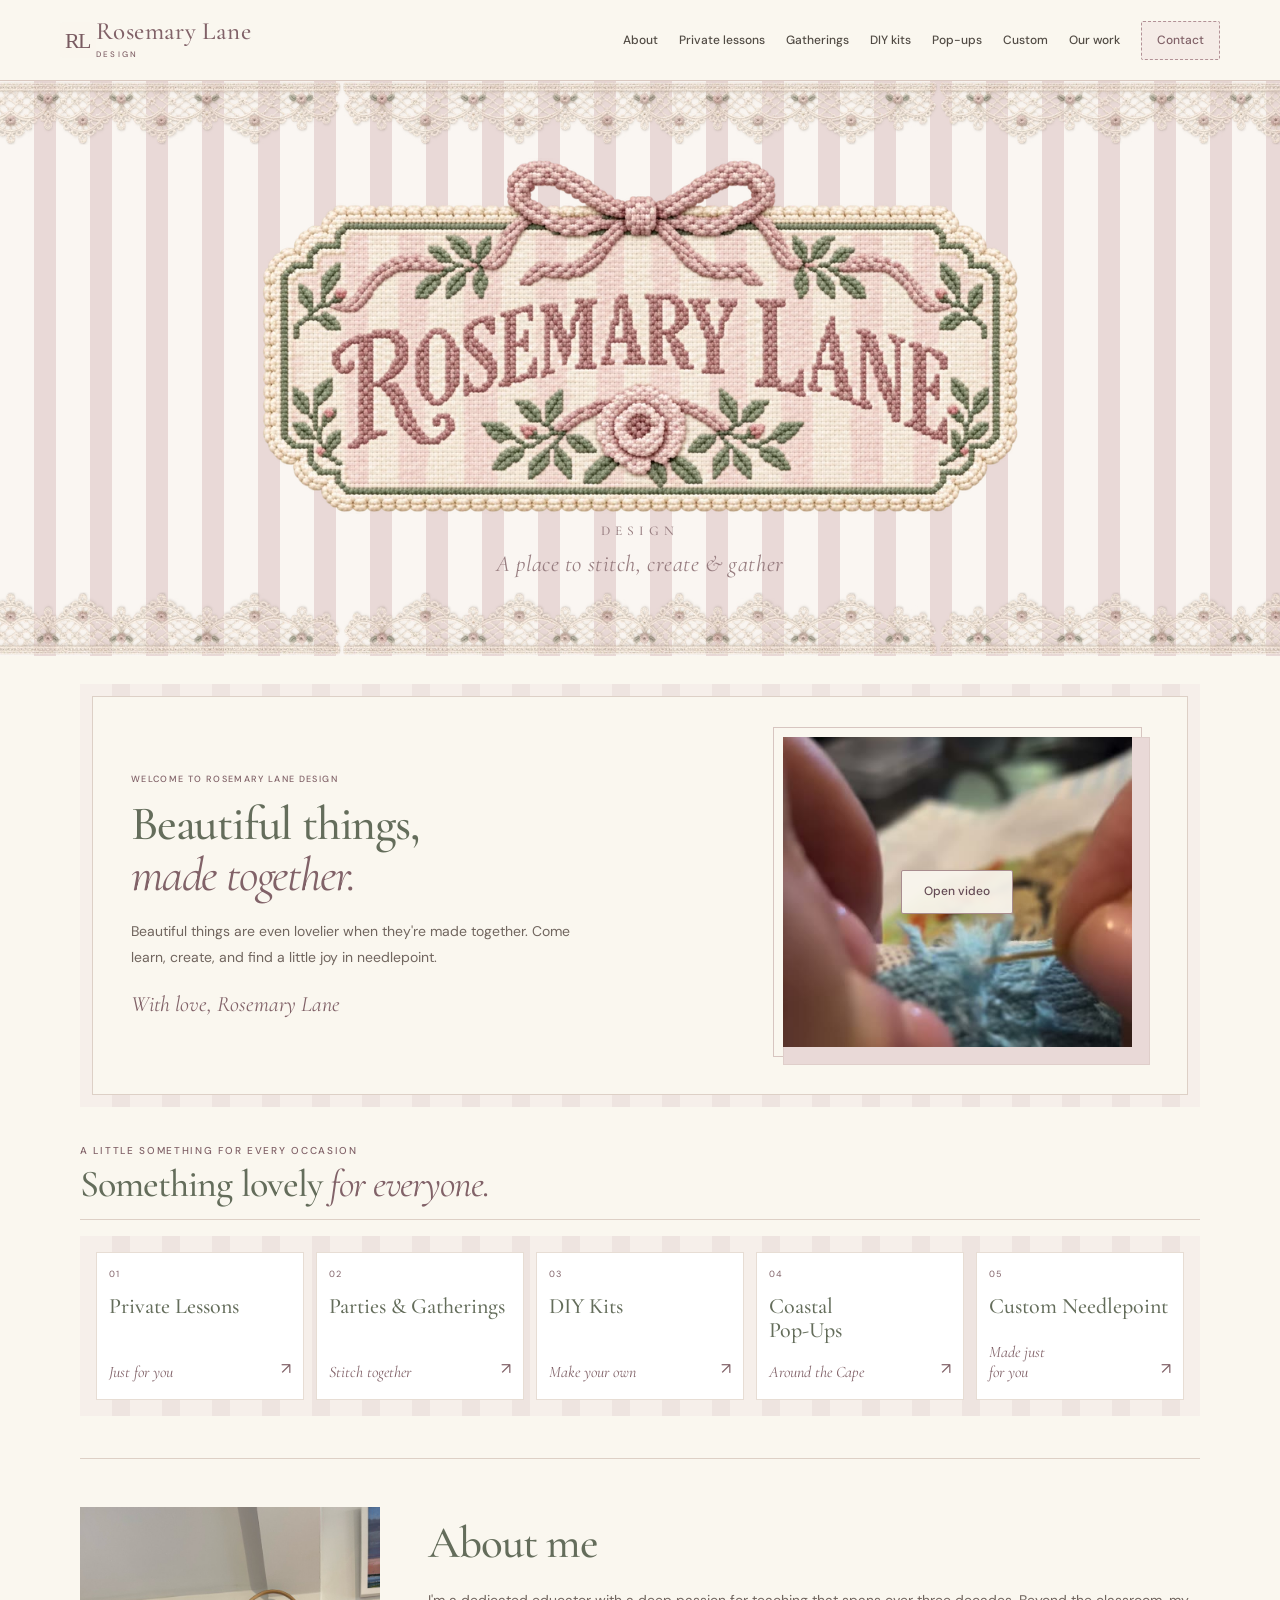
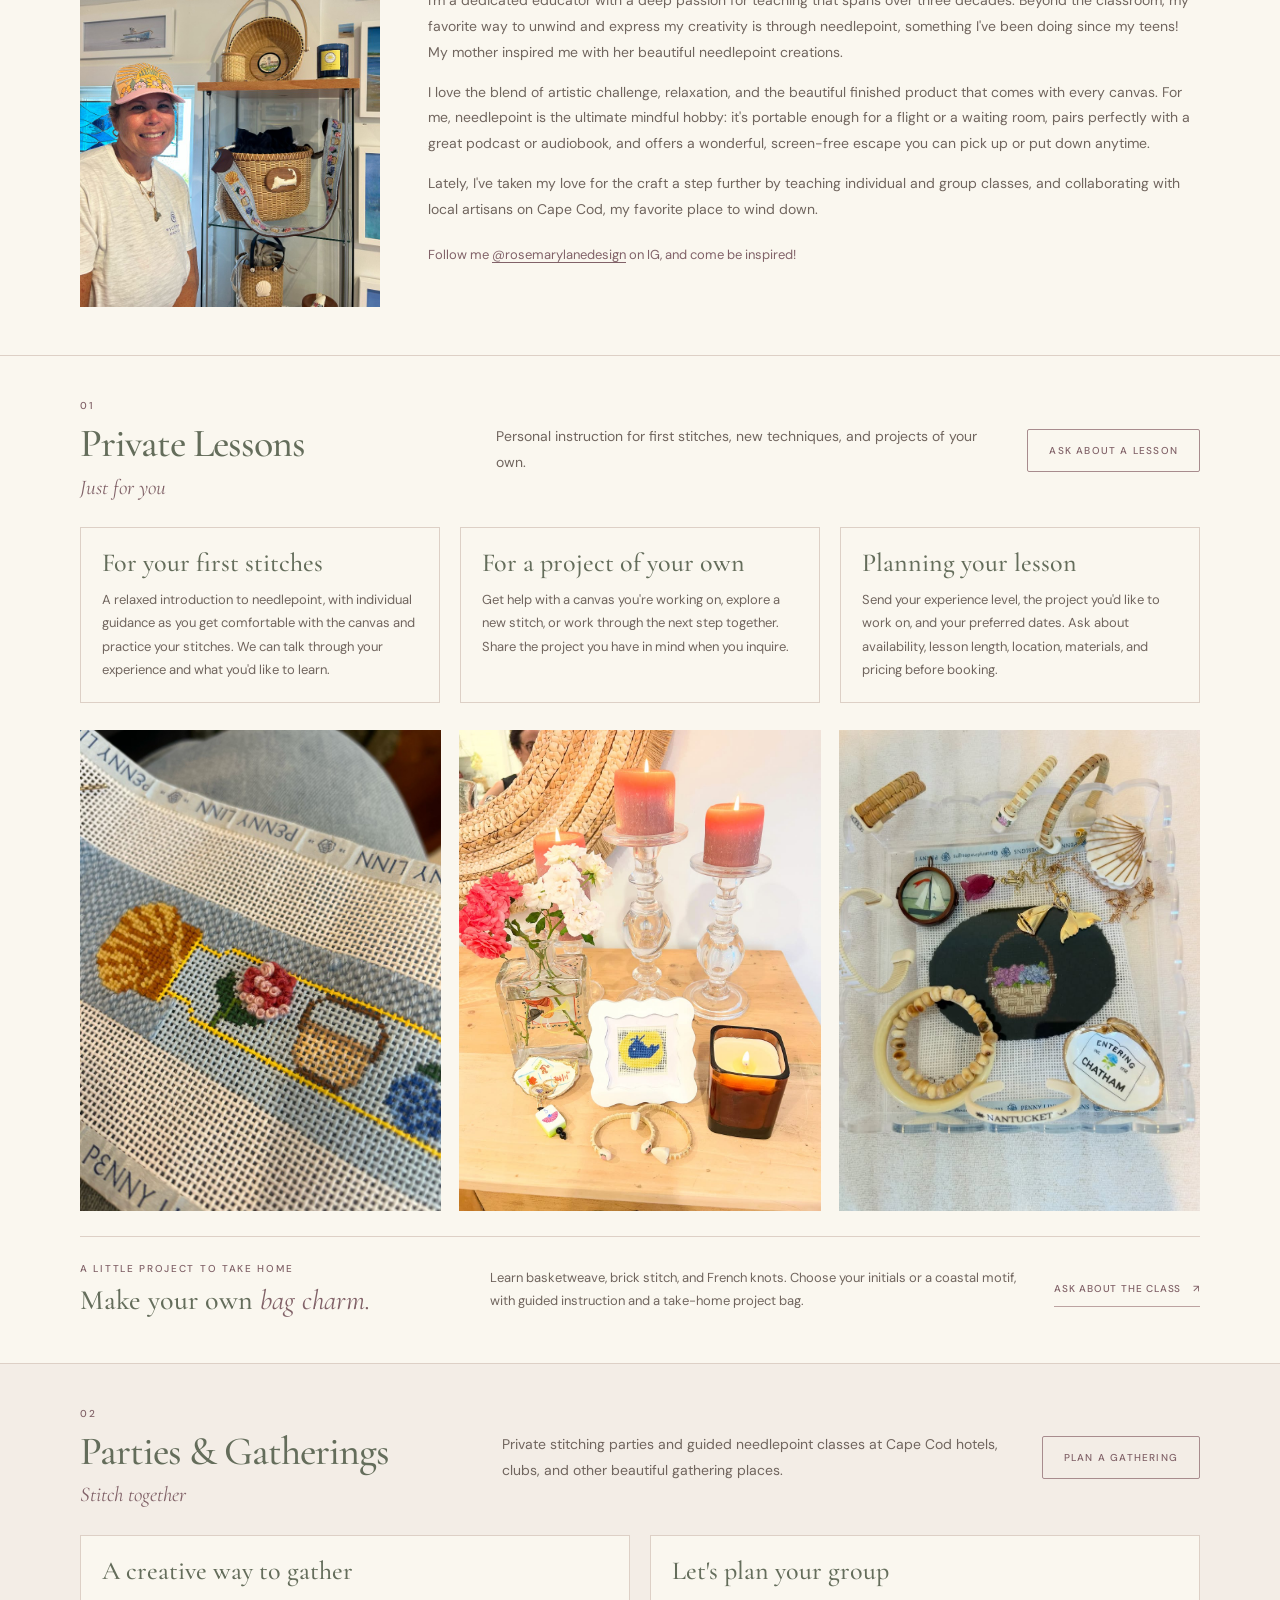
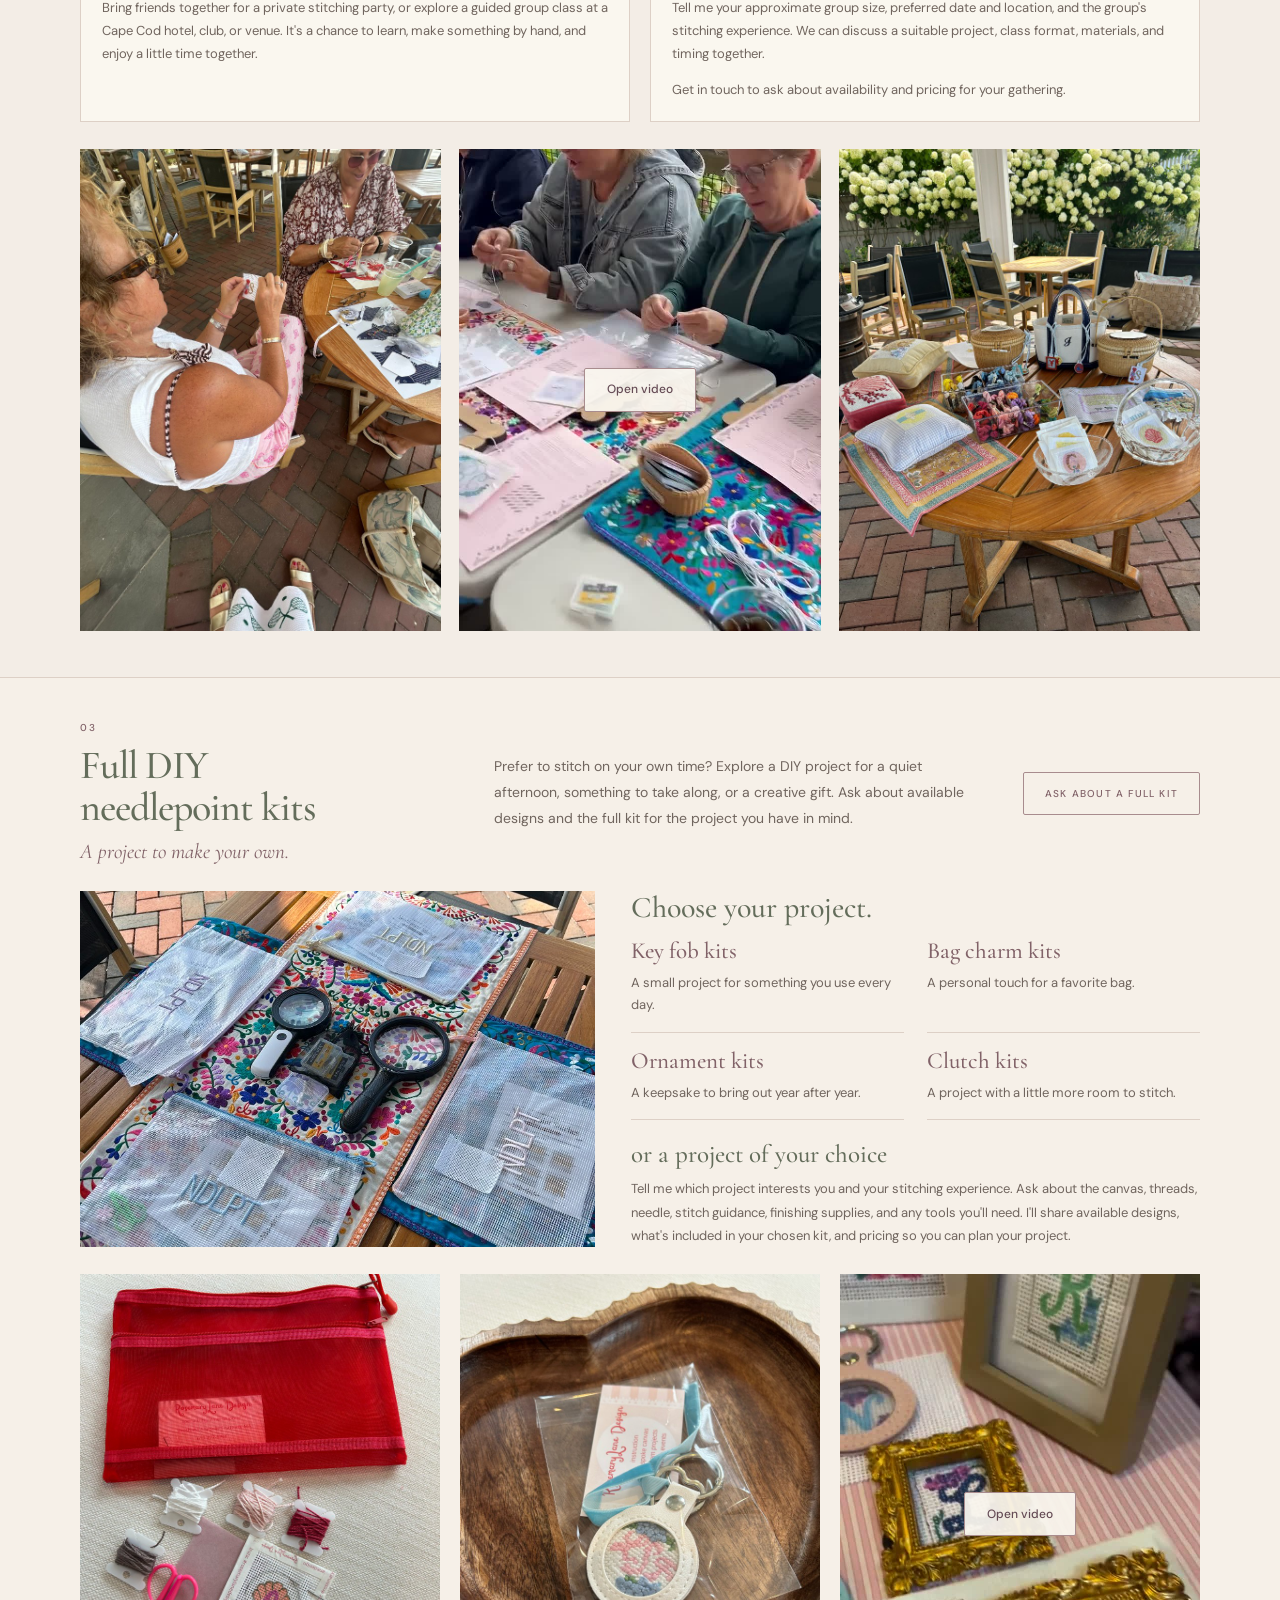
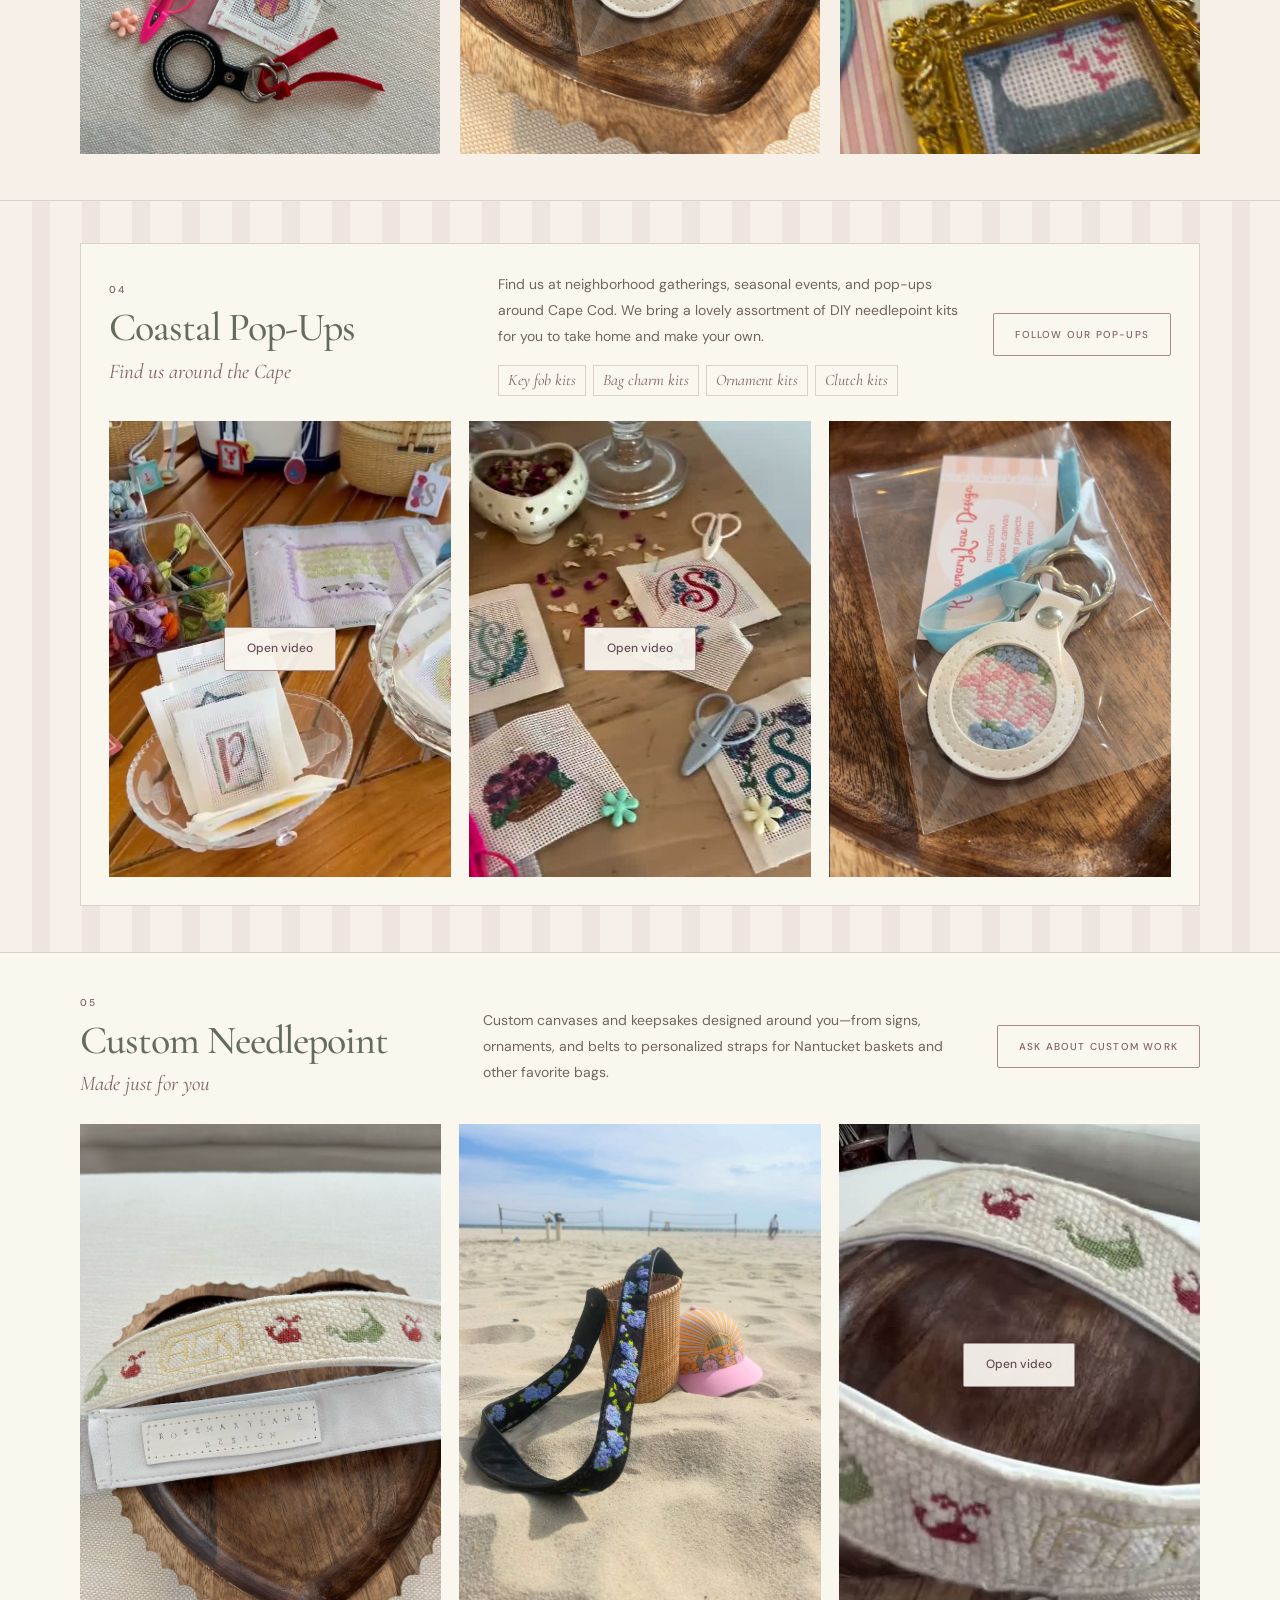
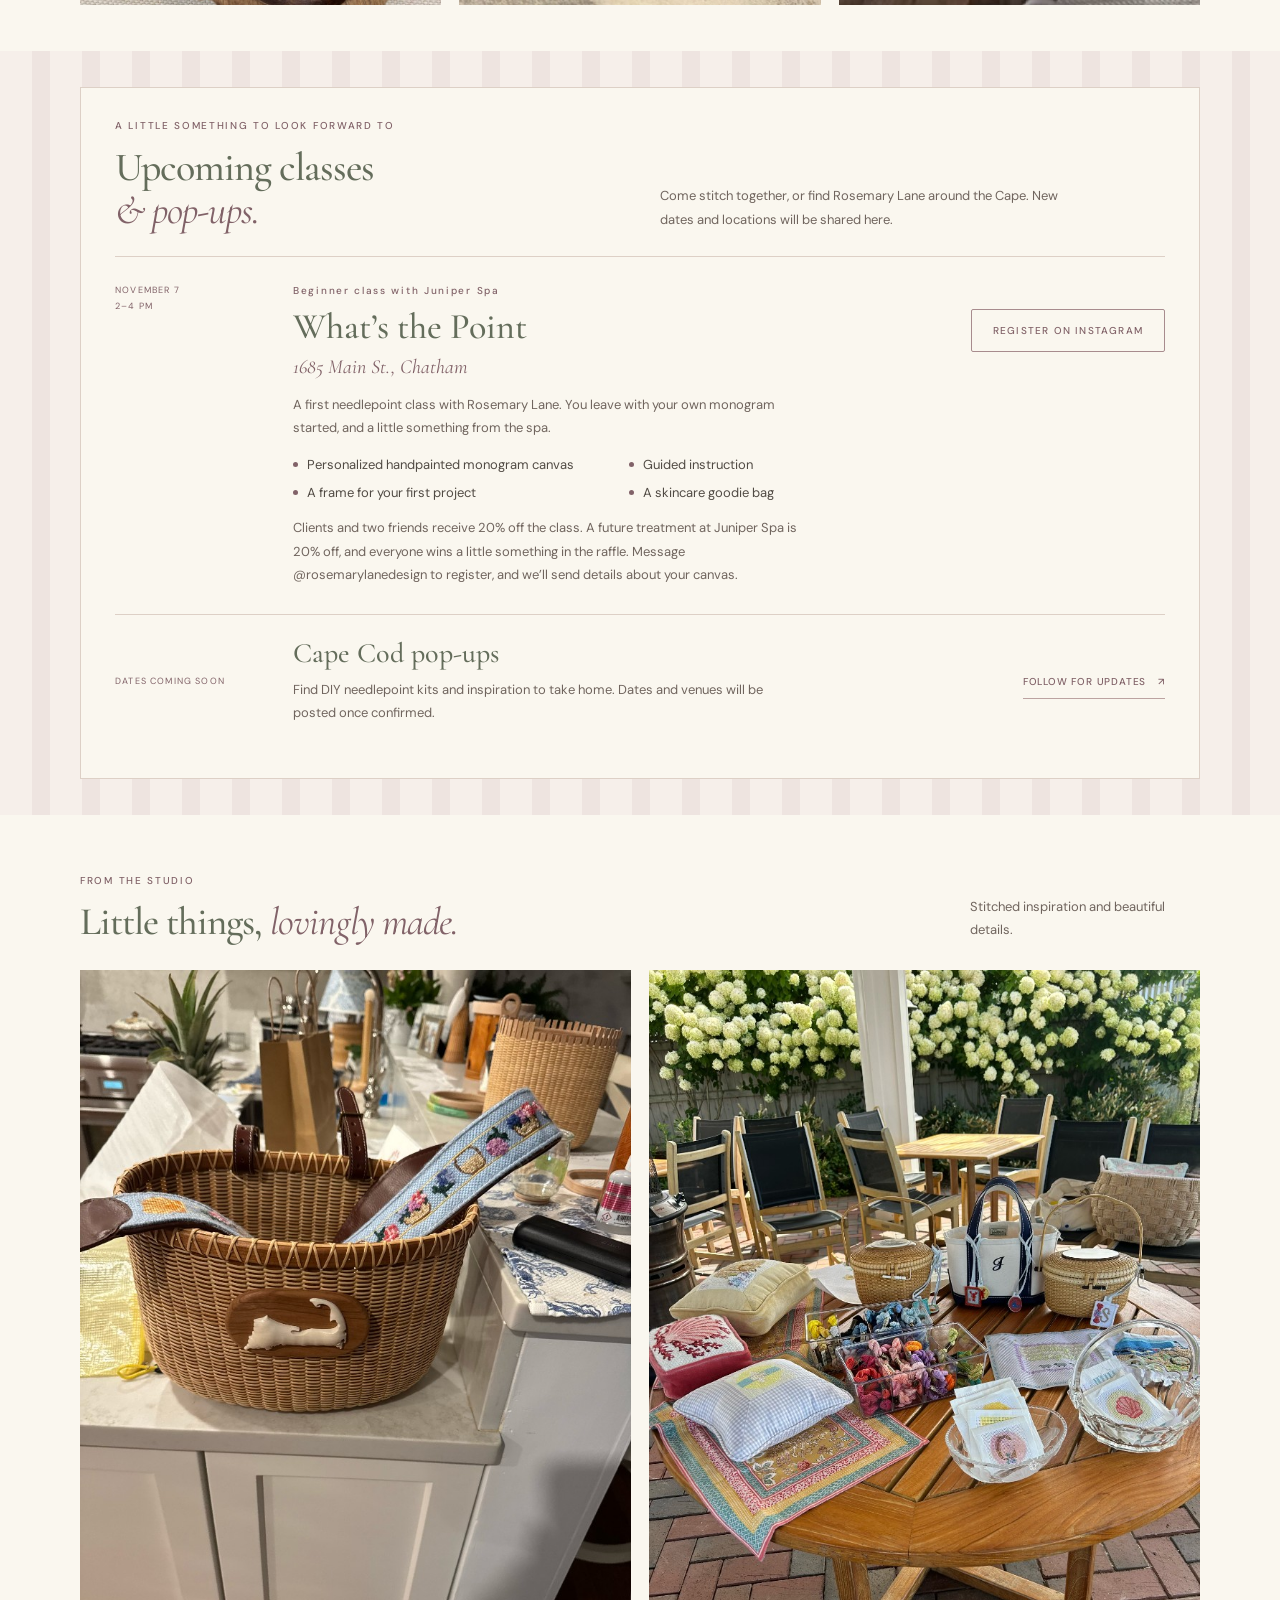
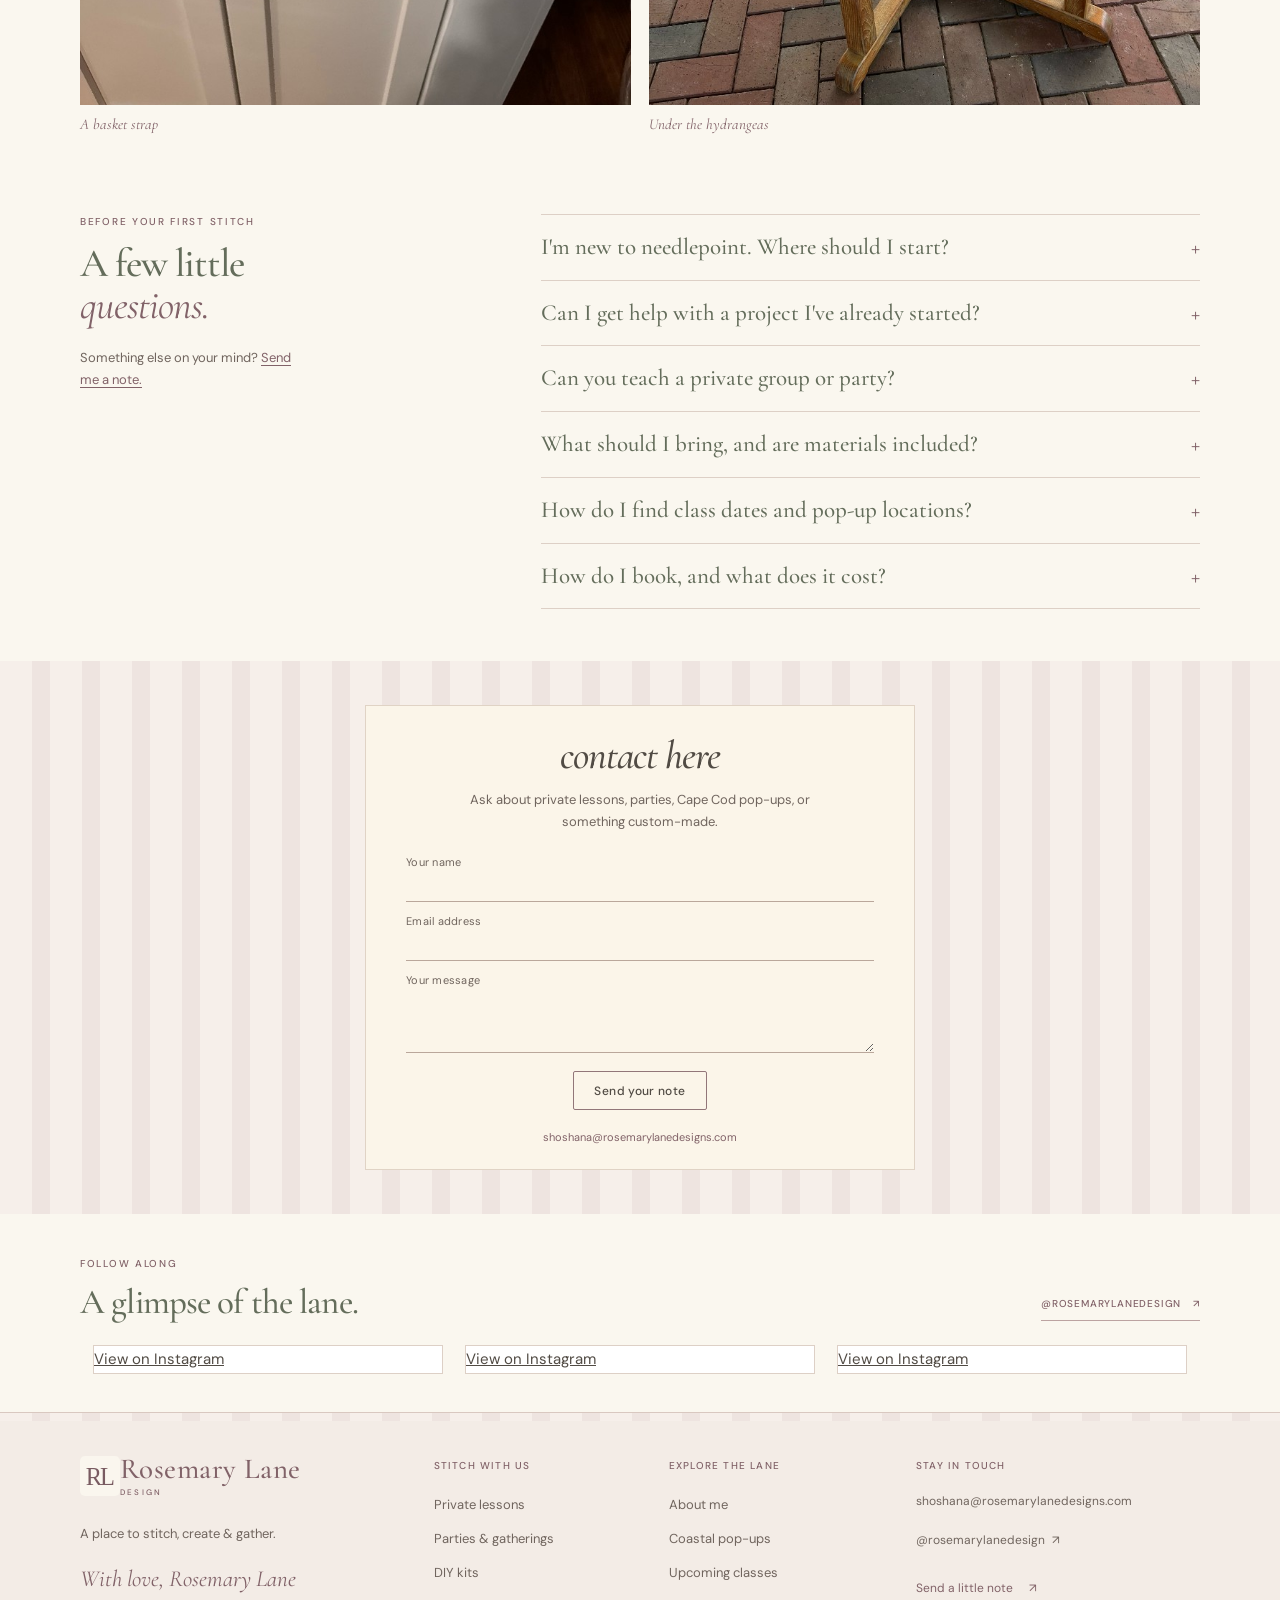
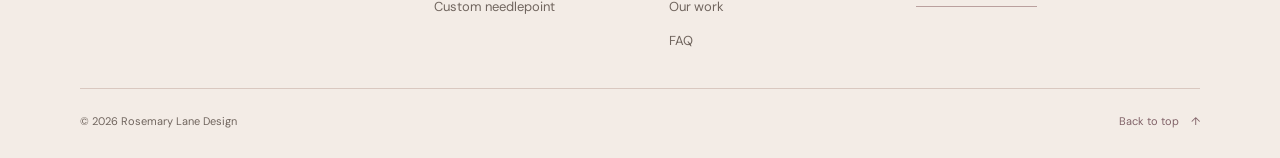
==== index.html @ d1d75597 "Keep photos visible in iOS Safari. Co-authored-by: Cursor <cursoragent@cursor.com>" ====
<!doctype html>
<html lang="en">
<head>
<meta charset="utf-8">
<meta name="viewport" content="width=device-width, initial-scale=1">
<meta name="theme-color" content="#faf6ee">
<meta name="description" content="Rosemary Lane Design — private and group needlepoint lessons, custom needlework and hand-painted canvases.">
<title>Rosemary Lane Design | Needlepoint &amp; Gatherings</title>
<link rel="icon" type="image/svg+xml" href="assets/rosemary-rl.svg">
<link rel="icon" type="image/png" sizes="32x32" href="assets/favicon-32.png">
<link rel="apple-touch-icon" sizes="180x180" href="assets/apple-touch-icon.png">
<link rel="preconnect" href="https://fonts.googleapis.com">
<link rel="preconnect" href="https://fonts.gstatic.com" crossorigin>
<link href="https://fonts.googleapis.com/css2?family=Cormorant+Garamond:ital,wght@0,400;0,500;0,600;1,400;1,500&family=DM+Sans:wght@400;500;600&display=swap" rel="stylesheet">
<link rel="stylesheet" href="assets/atelier-refinement.css?v=ios-safari-media-1">
<link rel="stylesheet" href="assets/mobile-media.css?v=3">
</head>
<body>
<a class="skip" href="#main">Skip to content</a>
<header class="site-header" id="site-header">
 <div class="header-inner">
  <a class="brand" href="#top" aria-label="Rosemary Lane Design home"><img src="assets/rosemary-rl.svg" width="40" height="40" alt=""><span>Rosemary Lane<small>DESIGN</small></span></a>
  <button class="menu" id="menu" type="button" aria-label="Open navigation" aria-controls="navlinks" aria-expanded="false">Menu</button>
  <nav class="nav-links" id="navlinks" aria-label="Main navigation"><a href="#about">About</a><a href="#lessons">Private lessons</a><a href="#gatherings">Gatherings</a><a href="#kits">DIY kits</a><a href="#popups">Pop-ups</a><a href="#custom">Custom</a><a href="#gallery">Our work</a><a class="nav-contact" href="#contact">Contact</a></nav>
 </div>
</header>
<main id="main">
<section class="hero simple-textile-hero photographic-hero minimal-hero needlepoint-asset-hero" id="top" aria-labelledby="hero-brand-title">
  <div class="hero-needlepoint-lace hero-needlepoint-lace-top" aria-hidden="true"></div>
  <div class="simple-hero-center">
    <h1 class="visually-hidden" id="hero-brand-title">Rosemary Lane Design</h1>
    <img class="minimal-hero-logo" src="assets/hero-needlepoint/blush-wordmark-v2-1920.webp" srcset="assets/hero-needlepoint/blush-wordmark-v2-960.webp 960w, assets/hero-needlepoint/blush-wordmark-v2-1920.webp 1920w, assets/hero-needlepoint/blush-wordmark-v2-3840.webp 3840w" sizes="(max-width: 800px) calc(100vw - 32px), 760px" alt="Rosemary Lane needlepoint wordmark in dusty blush, warm ivory and muted sage, with a top bow and rose" width="3840" height="1801" fetchpriority="high" decoding="async">
    <span class="hero-design-line">DESIGN</span>
    <p class="simple-hero-deck">A place to stitch, create &amp; gather</p>
  </div>
  <div class="hero-needlepoint-lace hero-needlepoint-lace-bottom" aria-hidden="true"></div>
</section>
<section class="welcome content-width" id="introduction" aria-labelledby="welcome-title">
 <div class="welcome-paper">
  <div class="welcome-copy">
   <span class="eyebrow">WELCOME TO ROSEMARY LANE DESIGN</span>
   <h2 id="welcome-title">Beautiful things,<br><em>made together.</em></h2>
   <p class="welcome-message">Beautiful things are even lovelier when they're made together. Come learn, create, and find a little joy in needlepoint.</p>
   <p class="signature">With love, Rosemary Lane</p>
  </div>
  <figure class="welcome-detail"><video data-photo-slot="welcome-detail" src="photos/welcome-stitching.mp4" poster="photos/welcome-stitching.jpg" width="540" height="960" autoplay muted loop playsinline style="object-position:center 40%" aria-label="Stitching a basket and French-knot hydrangeas on a needlepoint canvas"></video></figure>
 </div>
</section>
<nav class="services content-width" aria-labelledby="services-title">
 <div class="services-paper">
  <div class="section-heading compact-heading"><span class="eyebrow">A LITTLE SOMETHING FOR EVERY OCCASION</span><h2 id="services-title">Something lovely <em>for everyone.</em></h2></div>
  <div class="service-grid">
  <a class="service" href="#lessons"><span class="service-copy"><span class="service-index">01</span><h3>Private Lessons</h3><p>Just for you</p><span class="service-arrow" aria-hidden="true">↗</span></span></a>
  <a class="service" href="#gatherings"><span class="service-copy"><span class="service-index">02</span><h3>Parties &amp; Gatherings</h3><p>Stitch together</p><span class="service-arrow" aria-hidden="true">↗</span></span></a>
  <a class="service" href="#kits"><span class="service-copy"><span class="service-index">03</span><h3>DIY Kits</h3><p>Make your own</p><span class="service-arrow" aria-hidden="true">↗</span></span></a>
  <a class="service" href="#popups"><span class="service-copy"><span class="service-index">04</span><h3>Coastal<span class="break"> </span>Pop-Ups</h3><p>Around the Cape</p><span class="service-arrow" aria-hidden="true">↗</span></span></a>
  <a class="service" href="#custom"><span class="service-copy"><span class="service-index">05</span><h3>Custom Needlepoint</h3><p>Made just<span class="break"> </span>for you</p><span class="service-arrow" aria-hidden="true">↗</span></span></a>
  </div>
 </div>
</nav>
<section class="about content-width" id="about" aria-labelledby="about-title">
 <figure class="about-photo"><img data-photo-slot="about-studio" src="photos/about-studio.jpg" alt="Shoshana with needlepoint straps on Nantucket baskets" width="768" height="1024" decoding="async" style="object-position:42% center"></figure>
 <div class="about-copy"><h2 id="about-title">About me</h2>
 <p>I'm a dedicated educator with a deep passion for teaching that spans over three decades. Beyond the classroom, my favorite way to unwind and express my creativity is through needlepoint, something I've been doing since my teens! My mother inspired me with her beautiful needlepoint creations.</p>
 <p>I love the blend of artistic challenge, relaxation, and the beautiful finished product that comes with every canvas. For me, needlepoint is the ultimate mindful hobby: it's portable enough for a flight or a waiting room, pairs perfectly with a great podcast or audiobook, and offers a wonderful, screen-free escape you can pick up or put down anytime.</p>
 <p>Lately, I've taken my love for the craft a step further by teaching individual and group classes, and collaborating with local artisans on Cape Cod, my favorite place to wind down.</p>
 <p class="about-follow">Follow me <a href="https://www.instagram.com/rosemarylanedesign/" target="_blank" rel="noopener noreferrer">@rosemarylanedesign</a> on IG, and come be inspired!</p>
 </div>
</section>
<div class="offerings" id="services">
<section class="offering-section offering-lessons" id="lessons" aria-labelledby="lessons-title">
 <div class="offering-shell content-width">
  <header class="offering-heading">
   <div class="offering-title"><span class="eyebrow">01</span><h2 id="lessons-title">Private Lessons</h2><p class="offering-subtitle">Just for you</p></div>
   <div class="offering-description"><p>Personal instruction for first stitches, new techniques, and projects of your own.</p></div>
   <a class="button" href="#contact">Ask about a lesson</a>
  </header>
<div class="lesson-details">
 <article><h3>For your first stitches</h3><p>A relaxed introduction to needlepoint, with individual guidance as you get comfortable with the canvas and practice your stitches. We can talk through your experience and what you'd like to learn.</p></article>
 <article><h3>For a project of your own</h3><p>Get help with a canvas you're working on, explore a new stitch, or work through the next step together. Share the project you have in mind when you inquire.</p></article>
 <article><h3>Planning your lesson</h3><p>Send your experience level, the project you'd like to work on, and your preferred dates. Ask about availability, lesson length, location, materials, and pricing before booking.</p></article>
</div>
  <div class="offering-gallery" role="group" aria-label="Private Lessons photos">
   <figure class="flipbook" data-photo-slot="lessons-photo-1" aria-label="Needlepoint belt, shown as a short flipbook">
    <img class="flipbook-slide is-on" src="photos/lesson-belt-close.jpg" alt="French-knot flower, shell, and basket on a needlepoint belt" width="768" height="1024" style="object-position:center 48%">
    <img class="flipbook-slide" src="photos/lesson-belt.jpg" alt="A needlepoint belt with baskets, shells, and flowers" width="768" height="1024" style="object-position:center 42%">
    <video class="flipbook-slide" src="photos/lesson-belt.mp4" poster="photos/lesson-belt-poster.jpg" width="960" height="1706" muted playsinline style="object-position:center 45%" aria-label="Stitching the needlepoint belt"></video>
   </figure>
   <figure><img data-photo-slot="lessons-photo-2" src="photos/lessons-student.jpg" alt="A student's first needlepoint, a whale stitched and framed" width="1080" height="1440" decoding="async" style="object-position:center 62%"></figure>
   <figure><img data-photo-slot="lessons-photo-3" src="photos/lessons-hydrangea.jpg" alt="A finished hydrangea basket canvas arranged with summer jewelry" width="1080" height="1182" decoding="async" style="object-position:center"></figure>
  </div>
  <aside class="class-note" aria-labelledby="coastal-class-heading"><div><span class="eyebrow">A LITTLE PROJECT TO TAKE HOME</span><h3 id="coastal-class-heading">Make your own <em>bag charm.</em></h3></div><p>Learn basketweave, brick stitch, and French knots. Choose your initials or a coastal motif, with guided instruction and a take-home project bag.</p><a class="text-link" href="mailto:shoshana@rosemarylanedesigns.com?subject=Needlepoint%20class%20inquiry">Ask about the class <span aria-hidden="true">↗</span></a></aside>
 </div>
</section>
<section class="offering-section offering-gatherings" id="gatherings" aria-labelledby="gatherings-title">
 <div class="offering-shell content-width">
  <header class="offering-heading">
   <div class="offering-title"><span class="eyebrow">02</span><h2 id="gatherings-title">Parties &amp; Gatherings</h2><p class="offering-subtitle">Stitch together</p></div>
   <div class="offering-description"><p>Private stitching parties and guided needlepoint classes at Cape Cod hotels, clubs, and other beautiful gathering places.</p></div>
   <a class="button" href="#contact">Plan a gathering</a>
  </header>
<div class="lesson-details group-details">
 <article><h3>A creative way to gather</h3><p>Bring friends together for a private stitching party, or explore a guided group class at a Cape Cod hotel, club, or venue. It's a chance to learn, make something by hand, and enjoy a little time together.</p></article>
 <article><h3>Let's plan your group</h3><p>Tell me your approximate group size, preferred date and location, and the group's stitching experience. We can discuss a suitable project, class format, materials, and timing together.</p><p>Get in touch to ask about availability and pricing for your gathering.</p></article>
</div>
  <div class="offering-gallery" role="group" aria-label="Parties and Gatherings photos">
   <figure><img data-photo-slot="gatherings-photo-1" src="photos/gathering-table.jpg" alt="Friends stitching needlepoint together at an outdoor table" width="768" height="1024" decoding="async" style="object-position:center 30%"></figure>
   <figure><video data-photo-slot="gatherings-photo-2" src="photos/gathering-party.mp4" poster="photos/gathering-party-poster.jpg" width="720" height="1280" autoplay muted loop playsinline style="object-position:center 34%" aria-label="A stitching party, with friends working on needlepoint around a table"></video></figure>
   <figure><img data-photo-slot="gatherings-photo-3" src="photos/gathering-hydrangeas.jpg" alt="Pillows, baskets, threads, and canvases set out on a table under the hydrangeas" width="768" height="1024" decoding="async"></figure>
  </div>
  
 </div>
</section>
<section class="offering-section offering-kits" id="kits" aria-labelledby="kits-title">
 <div class="offering-shell content-width">
  <header class="offering-heading">
   <div class="offering-title"><span class="eyebrow">03</span><h2 id="kits-title">Full DIY<br>needlepoint kits</h2><p class="offering-subtitle">A project to make your own.</p></div>
   <div class="offering-description"><p>Prefer to stitch on your own time? Explore a DIY project for a quiet afternoon, something to take along, or a creative gift. Ask about available designs and the full kit for the project you have in mind.</p></div>
   <a class="button" href="mailto:shoshana@rosemarylanedesigns.com?subject=DIY%20needlepoint%20kit%20inquiry">Ask about a full kit</a>
  </header>
  <div class="kit-feature">
   <figure><img data-photo-slot="full-diy-kit" src="photos/kit-table.jpg" alt="Needlepoint kits laid out on a table, with mesh project bags and magnifiers" width="768" height="1024" decoding="async" style="object-position:center 46%"></figure>
   <div class="kit-project-copy"><h3>Choose your project.</h3>
    <dl class="diy-projects"><div><dt>Key fob kits</dt><dd>A small project for something you use every day.</dd></div><div><dt>Bag charm kits</dt><dd>A personal touch for a favorite bag.</dd></div><div><dt>Ornament kits</dt><dd>A keepsake to bring out year after year.</dd></div><div><dt>Clutch kits</dt><dd>A project with a little more room to stitch.</dd></div></dl>
    <div class="kit-inquiry-note"><h3>or a project of your choice</h3><p>Tell me which project interests you and your stitching experience. Ask about the canvas, threads, needle, stitch guidance, finishing supplies, and any tools you'll need. I'll share available designs, what's included in your chosen kit, and pricing so you can plan your project.</p></div>
   </div>
  </div>
  <div class="kit-photo-row" role="group" aria-label="DIY needlepoint inspiration"><figure><img data-photo-slot="kit-stitch-detail" src="photos/kit-pouch.jpg" alt="A Rosemary Lane project pouch with threads, scissors, a shell canvas, and a key fob finding" width="768" height="1024" decoding="async" style="object-position:center 58%"></figure><figure><img data-photo-slot="kit-textile-detail" src="photos/kit-fob-finished.jpg" alt="A finished floral needlepoint key fob, packed with a ribbon and a studio card" width="768" height="1024" decoding="async" style="object-position:center 58%"></figure><figure><video data-photo-slot="kit-video" src="photos/kit-clip.mp4" poster="photos/kit-clip-poster.jpg" width="720" height="1280" autoplay muted loop playsinline aria-label="Framed needlepoint monograms and a whale, finished from Rosemary Lane kits"></video></figure></div>
 </div>
</section>
<section class="offering-section offering-popups" id="popups" aria-labelledby="popups-title">
 <div class="offering-shell content-width">
  <header class="offering-heading">
   <div class="offering-title"><span class="eyebrow">04</span><h2 id="popups-title">Coastal Pop-Ups</h2><p class="offering-subtitle">Find us around the Cape</p></div>
   <div class="offering-description"><p>Find us at neighborhood gatherings, seasonal events, and pop-ups around Cape Cod. We bring a lovely assortment of DIY needlepoint kits for you to take home and make your own.</p><ul class="kit-list"><li>Key fob kits</li><li>Bag charm kits</li><li>Ornament kits</li><li>Clutch kits</li></ul></div>
   <a class="button" href="https://www.instagram.com/rosemarylanedesign/" target="_blank" rel="noopener noreferrer">Follow our pop-ups</a>
  </header>
  <div class="offering-gallery" role="group" aria-label="Coastal Pop-Ups photos">
   <figure><video data-photo-slot="popups-photo-1" src="photos/popup-table.mp4" poster="photos/popup-table-poster.jpg" width="720" height="1280" autoplay muted loop playsinline style="object-position:center 32%" aria-label="Needlepoint kits, baskets, and canvases set out at a pop-up"></video></figure>
   <figure><video data-photo-slot="popups-photo-2" src="photos/popup-perks.mp4" poster="photos/popup-perks-poster.jpg" width="540" height="960" autoplay muted loop playsinline style="object-position:center 48%" aria-label="Monogram canvases and project bags at a Cape Cod pop-up"></video></figure>
   <figure><img data-photo-slot="popups-photo-3" src="photos/key-fob.jpg" alt="A finished key fob from a Rosemary Lane kit" width="1080" height="1920" decoding="async" style="object-position:center 62%"></figure>
  </div>
  
 </div>
</section>
<section class="offering-section offering-custom" id="custom" aria-labelledby="custom-title">
 <div class="offering-shell content-width">
  <header class="offering-heading">
   <div class="offering-title"><span class="eyebrow">05</span><h2 id="custom-title">Custom Needlepoint</h2><p class="offering-subtitle">Made just for you</p></div>
   <div class="offering-description"><p>Custom canvases and keepsakes designed around you—from signs, ornaments, and belts to personalized straps for Nantucket baskets and other favorite bags.</p></div>
   <a class="button" href="mailto:shoshana@rosemarylanedesigns.com?subject=Custom%20needlework%20inquiry">Ask about custom work</a>
  </header>
  <div class="offering-gallery" role="group" aria-label="Custom Needlepoint photos">
   <figure><img data-photo-slot="custom-photo-1" src="photos/custom-ack-belt.jpg" alt="A custom needlepoint belt stitched with ACK, crabs, and whales" width="768" height="1024" decoding="async"></figure>
   <figure><img data-photo-slot="custom-photo-2" src="photos/custom-beach-strap.jpg" alt="A hydrangea needlepoint strap on a Nantucket basket at the beach" width="1080" height="1440" decoding="async"></figure>
   <figure><video data-photo-slot="custom-photo-3" src="photos/custom-ack-clip.mp4" poster="photos/custom-ack-clip-poster.jpg" width="540" height="960" autoplay muted loop playsinline aria-label="A custom ACK belt with crabs and whales, shown up close"></video></figure>
  </div>
  
 </div>
</section>
</div>
<section class="upcoming stripe-surface" id="upcoming" aria-labelledby="upcoming-title">
 <div class="upcoming-paper content-width">
  <header class="upcoming-heading"><div><span class="eyebrow">A LITTLE SOMETHING TO LOOK FORWARD TO</span><h2 id="upcoming-title">Upcoming classes<br><em>&amp; pop-ups.</em></h2></div><p>Come stitch together, or find Rosemary Lane around the Cape. New dates and locations will be shared here.</p></header>
  <div class="event-list">
   <article class="event-row event-feature">
    <p class="event-status">NOVEMBER 7<br>2–4 PM</p>
    <div>
     <span class="eyebrow">Beginner class with Juniper Spa</span>
     <h3>What’s the Point</h3>
     <p class="event-place">1685 Main St., Chatham</p>
     <p>A first needlepoint class with Rosemary Lane. You leave with your own monogram started, and a little something from the spa.</p>
     <ul class="event-includes">
      <li>Personalized handpainted monogram canvas</li>
      <li>Guided instruction</li>
      <li>A frame for your first project</li>
      <li>A skincare goodie bag</li>
     </ul>
     <p class="event-note">Clients and two friends receive 20% off the class. A future treatment at Juniper Spa is 20% off, and everyone wins a little something in the raffle. Message @rosemarylanedesign to register, and we’ll send details about your canvas.</p>
    </div>
    <div class="event-aside"><a class="button" href="https://www.instagram.com/rosemarylanedesign/" target="_blank" rel="noopener noreferrer">Register on Instagram</a></div>
   </article>
   <article class="event-row"><p class="event-status">DATES COMING SOON</p><div><h3>Cape Cod pop-ups</h3><p>Find DIY needlepoint kits and inspiration to take home. Dates and venues will be posted once confirmed.</p></div><a class="text-link" href="https://www.instagram.com/rosemarylanedesign/" target="_blank" rel="noopener noreferrer">Follow for updates <span aria-hidden="true">↗</span></a></article>
  </div>
 </div>
</section>
<section class="gallery content-width" id="gallery" aria-labelledby="gallery-title">
 <div class="section-heading gallery-heading"><div><span class="eyebrow">FROM THE STUDIO</span><h2 id="gallery-title">Little things,<em> lovingly made.</em></h2></div><p>Stitched inspiration and beautiful details.</p></div>
 <div class="gallery-grid">
  <figure><img data-photo-slot="gallery-flowers" src="photos/gallery-basket-strap.jpg" alt="A needlepoint strap stitched with baskets and flowers, on a Nantucket basket" width="768" height="1024" decoding="async"><figcaption>A basket strap</figcaption></figure>
  <figure><img data-photo-slot="gallery-process" src="photos/gallery-table.jpg" alt="Pillows, baskets, and canvases set out on a table under the hydrangeas" width="768" height="1024" decoding="async"><figcaption>Under the hydrangeas</figcaption></figure>
 </div>
</section>
<section class="faq content-width" id="faq" aria-labelledby="faq-title">
 <div class="faq-heading"><span class="eyebrow">BEFORE YOUR FIRST STITCH</span><h2 id="faq-title">A few little<br><em>questions.</em></h2><p>Something else on your mind? <a href="#contact">Send me a note.</a></p></div>
 <div class="faq-list">
  <details><summary>I'm new to needlepoint. Where should I start?</summary><p>A private lesson is a lovely place to begin, with individual guidance as you get comfortable with the canvas and your first stitches. Tell me you're a beginner when you inquire so we can discuss a suitable project.</p></details>
  <details><summary>Can I get help with a project I've already started?</summary><p>Yes—private lessons can focus on a canvas you're working on, a new stitch, or the next step in your project. Share a few details about your canvas and what you'd like help with when you get in touch.</p></details>
  <details><summary>Can you teach a private group or party?</summary><p>Yes! Rosemary Lane offers private stitching parties and guided group classes. Send your approximate group size, preferred date and location, and everyone's experience level so we can discuss the project and format together.</p></details>
  <details><summary>What should I bring, and are materials included?</summary><p>Materials depend on the lesson or project. Before booking, ask which canvas, threads, needle, and tools are provided and what you should bring. For a DIY kit, request the exact contents and any finishing supplies you'll need.</p></details>
  <details><summary>How do I find class dates and pop-up locations?</summary><p>Check <a href="#upcoming">upcoming classes and pop-ups</a> for new announcements, follow <a href="https://www.instagram.com/rosemarylanedesign/" target="_blank" rel="noopener noreferrer">@rosemarylanedesign</a> on Instagram, or send a note to ask about the next event. Dates and venues will be shared once confirmed.</p></details>
  <details><summary>How do I book, and what does it cost?</summary><p><a href="#contact">Get in touch</a> with the lesson, gathering, kit, or custom project you're interested in. We'll discuss availability, timing, materials, and pricing before you make plans.</p></details>
 </div>
</section>
<section class="contact stripe-surface" id="contact" aria-labelledby="simple-contact-title">
 <div class="contact-paper"><h2 id="simple-contact-title">contact here</h2><p>Ask about private lessons, parties, Cape Cod pop-ups, or something custom-made.</p>
 <form id="contact-form" class="contact-form">
  <label for="ref-name">Your name<input id="ref-name" name="name" autocomplete="name" required></label>
  <label for="ref-email">Email address<input id="ref-email" name="email" type="email" autocomplete="email" required></label>
  <label for="ref-message">Your message<textarea id="ref-message" name="message" rows="3" required></textarea></label>
  <input type="hidden" name="subject" value="Inquiry"><button class="button" type="submit">Send your note</button>
 </form><p class="contact-email"><a href="mailto:shoshana@rosemarylanedesigns.com">shoshana@rosemarylanedesigns.com</a></p></div>
</section>
<section class="instagram content-width" id="instagram" aria-labelledby="instagram-title"><div class="section-heading instagram-heading"><div><span class="eyebrow">FOLLOW ALONG</span><h2 id="instagram-title">A glimpse of the lane.</h2></div><a class="text-link" href="https://www.instagram.com/rosemarylanedesign/" target="_blank" rel="noopener noreferrer">@rosemarylanedesign <span aria-hidden="true">↗</span></a></div><div class="instagram-grid" id="instagram-grid"></div></section>
</main>
<footer class="site-footer">
 <div class="footer-inner content-width">
  <div class="footer-brand">
   <a class="brand" href="#top" aria-label="Rosemary Lane Design home"><img src="assets/rosemary-rl.svg" width="40" height="40" alt=""><span>Rosemary Lane<small>DESIGN</small></span></a>
   <p class="footer-description">A place to stitch, create &amp; gather.</p>
   <p class="signature">With love, Rosemary Lane</p>
  </div>
  <nav class="footer-nav" aria-label="Needlepoint services"><h2 class="footer-label">Stitch with us</h2><a href="#lessons">Private lessons</a><a href="#gatherings">Parties &amp; gatherings</a><a href="#kits">DIY kits</a><a href="#custom">Custom needlepoint</a></nav>
  <nav class="footer-nav" aria-label="Explore Rosemary Lane"><h2 class="footer-label">Explore the lane</h2><a href="#about">About me</a><a href="#popups">Coastal pop-ups</a><a href="#upcoming">Upcoming classes</a><a href="#gallery">Our work</a><a href="#faq">FAQ</a></nav>
  <div class="footer-contact"><h2 class="footer-label">Stay in touch</h2><a class="footer-email" href="mailto:shoshana@rosemarylanedesigns.com">shoshana@rosemarylanedesigns.com</a><a class="footer-instagram" href="https://www.instagram.com/rosemarylanedesign/" target="_blank" rel="noopener noreferrer">@rosemarylanedesign <span aria-hidden="true">↗</span></a><a class="footer-note-link" href="#contact">Send a little note <span aria-hidden="true">↗</span></a></div>
  <div class="footer-bottom"><small>© <span id="year"></span> Rosemary Lane Design</small><a href="#top">Back to top <span aria-hidden="true">↑</span></a></div>
 </div>
</footer>
<script src="assets/mobile-media.js?v=3"></script>
<script>
const menu=document.getElementById('menu'),links=document.getElementById('navlinks'),header=document.getElementById('site-header');
const closeMenu=(restoreFocus=false)=>{links.classList.remove('open');menu.setAttribute('aria-expanded','false');menu.setAttribute('aria-label','Open navigation');menu.textContent='Menu';if(restoreFocus)menu.focus()};
menu.addEventListener('click',()=>{const open=links.classList.toggle('open');menu.setAttribute('aria-expanded',String(open));menu.setAttribute('aria-label',open?'Close navigation':'Open navigation');menu.textContent=open?'Close':'Menu'});
links.querySelectorAll('a').forEach(a=>a.addEventListener('click',()=>closeMenu()));
document.addEventListener('keydown',event=>{if(event.key==='Escape'&&links.classList.contains('open'))closeMenu(true)});
document.addEventListener('click',event=>{if(links.classList.contains('open')&&!header.contains(event.target))closeMenu()});
window.matchMedia('(min-width: 1121px)').addEventListener('change',event=>{if(event.matches)closeMenu()});
document.getElementById('year').textContent=new Date().getFullYear();
if(window.matchMedia('(prefers-reduced-motion: reduce)').matches){document.querySelectorAll('video[autoplay]').forEach(video=>{video.removeAttribute('autoplay');video.pause()})}
(()=>{const book=document.querySelector('.flipbook');if(!book)return;const slides=[...book.querySelectorAll('.flipbook-slide')];if(slides.length<2)return;if(window.matchMedia('(prefers-reduced-motion: reduce)').matches)return;let i=0;const show=n=>{slides.forEach((slide,index)=>{const on=index===n;slide.classList.toggle('is-on',on);if(slide.tagName==='VIDEO'){if(on){slide.currentTime=0;slide.play().catch(()=>{if(slides[i]===slide){slide.classList.remove('is-on');const photo=slides.find(s=>s.tagName==='IMG');if(photo)photo.classList.add('is-on')}})}else slide.pause()}})};const advance=()=>{i=(i+1)%slides.length;show(i);wait()};const wait=()=>{const slide=slides[i];if(slide.tagName==='VIDEO'){slide.onended=()=>{slide.onended=null;advance()};window.setTimeout(()=>{if(slides[i]===slide&&slide.paused)advance()},12000)}else window.setTimeout(advance,3400)};show(0);wait()})();
document.getElementById('contact-form').addEventListener('submit',function(event){event.preventDefault();const f=new FormData(this);const body='Name: '+f.get('name')+'\nEmail: '+f.get('email')+'\n\n'+f.get('message');location.href='mailto:shoshana@rosemarylanedesigns.com?subject='+encodeURIComponent('Rosemary Lane — '+f.get('subject'))+'&body='+encodeURIComponent(body)});
(async()=>{const target=document.getElementById('instagram-grid');try{const r=await fetch('instagram-posts.json',{cache:'no-store'});if(!r.ok)throw new Error('feed unavailable');const data=await r.json();const posts=(Array.isArray(data)?data:[]).filter(p=>p&&typeof p.url==='string'&&/^https:\/\/(www\.)?instagram\.com\/(p|reel)\/[A-Za-z0-9_-]+\/?/.test(p.url)).slice(0,3);for(const post of posts){const card=document.createElement('div');card.className='instagram-card';const block=document.createElement('blockquote');block.className='instagram-media';block.dataset.instgrmPermalink=post.url;block.dataset.instgrmVersion='14';const a=document.createElement('a');a.href=post.url;a.target='_blank';a.rel='noopener noreferrer';a.textContent='View on Instagram';block.appendChild(a);card.appendChild(block);target.appendChild(card)}if(posts.length){const script=document.createElement('script');script.async=true;script.src='https://www.instagram.com/embed.js';script.onload=()=>window.instgrm?.Embeds?.process();document.body.appendChild(script)}}catch(e){}})();
</script></body></html>
---- assets/atelier-refinement.css ----
:root{
 --header-height:80px;
 --paper:#faf7ef;--cream:#fbf5e9;--ink:#514b44;--muted:#70655e;--rose:#816268;--sage:#646d5b;--line:#ddd0c6;
 --stripes:repeating-linear-gradient(90deg,#f6efea 0 32px,#eee4e0 32px 50px);
}
*,:before,:after{box-sizing:border-box}
html{scroll-behavior:smooth;scroll-padding-top:calc(var(--header-height) + 16px)}
body{margin:0;background:var(--paper);color:var(--ink);font:400 15px/1.75 "DM Sans",sans-serif;-webkit-font-smoothing:antialiased}
h1,h2,h3,p,figure{margin:0}
h1,h2,h3{font-family:"Cormorant Garamond",Georgia,serif;font-weight:500}
h2{font-size:clamp(35px,4.2vw,48px);line-height:1.06;letter-spacing:-.025em;color:var(--sage)}
h2 em,h3 em{font-weight:400;color:var(--rose)}
h3{font-size:29px;line-height:1.12;color:var(--sage)}
a{color:inherit}
img{display:block;width:100%;max-width:100%;object-fit:cover}
button,input,textarea{font:inherit}
button,a,input,textarea{-webkit-tap-highlight-color:transparent}
a:focus-visible,button:focus-visible,input:focus-visible,textarea:focus-visible,summary:focus-visible{outline:2px solid var(--rose);outline-offset:4px}
button{cursor:pointer}
.skip{position:absolute;top:10px;left:-9999px;z-index:50;background:var(--paper);padding:10px 16px}
.skip:focus{left:10px}
.content-width{width:calc(100% - 48px);max-width:1120px;margin-inline:auto}
.eyebrow{display:block;font:500 10px/1.6 "DM Sans",sans-serif;letter-spacing:.17em;color:var(--rose)}
.eyebrow+h2{margin-top:12px}
.button{display:inline-flex;align-items:center;justify-content:center;min-height:43px;max-width:100%;padding:11px 21px;border:1px solid #a88c8e;border-radius:2px;background:transparent;color:var(--rose);text-decoration:none;font:500 10px/1.5 "DM Sans",sans-serif;letter-spacing:.12em;text-transform:uppercase;transition:background .18s,border-color .18s}
.button:hover{background:#eee1da;border-color:var(--rose)}
.text-link{display:inline-flex;align-items:center;gap:12px;min-height:35px;border-bottom:1px solid #bca3a1;color:var(--rose);text-decoration:none;font:500 10px/1.5 "DM Sans",sans-serif;letter-spacing:.08em;text-transform:uppercase}
.text-link:hover{border-color:var(--rose)}
figcaption{font:italic 400 16px/1.35 "Cormorant Garamond",Georgia,serif;color:var(--rose);margin-top:9px}
.signature{font:italic 22px/1.35 "Cormorant Garamond",Georgia,serif;color:var(--rose)}
.brand{display:inline-flex;align-items:center;gap:0;text-decoration:none;flex-shrink:0}
.brand>img{width:38px;height:38px;object-fit:contain}
.brand>span{font:500 25px/.95 "Cormorant Garamond",Georgia,serif;letter-spacing:.015em;color:var(--rose)}
.brand small{display:block;text-align:left;font:500 8px/1.2 "DM Sans",sans-serif;letter-spacing:.28em;margin-top:6px}
.hero{padding:30px 24px 0;background:var(--stripes)}
.hero-paper{display:grid;grid-template-columns:1.02fr 1fr;max-width:1160px;margin:auto;background:var(--paper);border:1px solid #e3d8cf}
.hero-photo{position:relative;min-height:355px;overflow:hidden}
.hero-photo img{position:absolute;inset:0;width:100%;height:100%;object-fit:cover}
.hero-photo figcaption{position:absolute;left:17px;bottom:15px;padding:5px 10px;background:#faf7efeb;margin:0;font-size:17px}
.hero-copy{padding:38px 42px;align-self:center}
.hero-copy .eyebrow{margin-bottom:20px}
.hero h1{font-size:clamp(44px,5vw,67px);line-height:.92;letter-spacing:-.04em;color:var(--rose)}
.hero h1 span{display:block;font:500 9px/1.4 "DM Sans",sans-serif;letter-spacing:.4em;margin:15px 0 0 3px}
.hero-deck{font:400 31px/1.16 "Cormorant Garamond",Georgia,serif;color:var(--sage);margin:25px 0 24px}
.hero-deck em{color:var(--rose);font-weight:400}
.hero-actions{display:flex;align-items:center;gap:20px;flex-wrap:wrap}
.lace-trim{height:18px;max-width:1160px;margin:20px auto 0;opacity:.4;background:url("hero-needlepoint/dusty-lace-1920.webp") center top/auto 18px repeat-x}
.services{margin-bottom:42px;background:none}
.services-paper{padding:0;background:none;border:0}
.services .compact-heading{margin-bottom:16px;padding-bottom:14px;border-bottom:1px solid var(--line)}
.services .compact-heading h2{font-size:clamp(30px,3.4vw,38px);line-height:1.05;margin-top:6px}
.compact-heading h2{font-size:33px}
.compact-heading{margin-bottom:22px}
.service-grid{display:grid;grid-template-columns:repeat(5,minmax(0,1fr));gap:12px;padding:16px;background:var(--stripes)}
.service{position:relative;display:flex;flex-direction:column;min-height:148px;padding:0;border:0;text-decoration:none;min-width:0;background:transparent}
.service-copy{position:relative;z-index:1;display:flex;flex-direction:column;flex:1;min-width:0;padding:14px 12px 16px;background:#fff;border:1px solid #e7ddd4;transition:background .18s}
.service:hover .service-copy{background:#fffdf8}
.service-index{display:block;font-size:9px;letter-spacing:.16em;color:var(--rose);margin-bottom:12px}
.service h3{font-size:22px;line-height:1.08;min-height:0;max-width:none}
.service .break{display:block;font-size:0;line-height:0}
.service p{margin-top:auto;padding-top:14px;padding-right:18px;font:italic 16px/1.3 "Cormorant Garamond",Georgia,serif;color:var(--rose)}
.service-arrow{position:absolute;right:12px;bottom:16px;color:var(--rose);font-size:16px}
.lessons{padding-block:36px 54px}
.section-heading{margin-bottom:28px}
.split-heading{display:flex;justify-content:space-between;align-items:end;gap:40px}
.split-heading>p{max-width:380px;color:var(--muted);font-size:14px;line-height:1.8}
.lesson-grid{display:grid;grid-template-columns:1.12fr .88fr;gap:48px;align-items:start}
.lesson-card{min-width:0}
.lesson-card:nth-child(2){margin-top:36px}
.lesson-card img{height:258px;aspect-ratio:4/3}
.lesson-card:nth-child(2) img{height:222px}
.lesson-card figcaption{font-size:15px}
.lesson-card h3{font-size:31px;margin:16px 0 9px}
.lesson-card>p{max-width:460px;color:var(--muted);font-size:14px;line-height:1.8}
.lesson-card>.text-link{margin-top:12px}
.class-note{display:grid;grid-template-columns:1fr 1.4fr auto;align-items:center;gap:26px;padding:24px 0;margin-top:32px;border-block:1px solid var(--line)}
.class-note h3{font-size:28px;margin-top:8px}
.class-note>p{font-size:13px;line-height:1.8;color:var(--muted)}
.class-note .text-link{white-space:nowrap}
.stripe-surface{background:var(--stripes)}
.popups{padding:44px 24px}
.popups-paper{width:100%;display:grid;grid-template-columns:1fr 1.08fr;gap:40px;align-items:center;padding:34px 38px;background:var(--paper);border:1px solid #e3d8cf}
.popups-copy h2{font-size:43px;margin:12px 0 18px}
.popups-copy>p{font-size:14px;line-height:1.85;color:var(--muted);max-width:430px}
.kit-list{display:flex;flex-wrap:wrap;gap:7px;list-style:none;padding:0;margin:20px 0}
.kit-list li{padding:4px 9px;border:1px solid var(--line);font:italic 16px/1.3 "Cormorant Garamond",Georgia,serif;color:var(--rose)}
.photo-pair{display:grid;grid-template-columns:1.15fr .85fr;gap:16px;align-items:center}
.photo-pair>figure{min-width:0}
.photo-pair>figure:first-child img{height:285px;aspect-ratio:3/4}
.photo-pair>figure:last-child{margin-top:100px}
.photo-pair>figure:last-child img{height:185px;aspect-ratio:1}
.photo-pair figcaption{font-size:15px}
.custom{display:grid;grid-template-columns:minmax(0,350px) minmax(0,1fr);max-width:980px;align-items:center;gap:58px;padding-block:62px}
.custom-photo img{height:290px;aspect-ratio:6/5}
.custom-copy{min-width:0}
.custom h2{margin:12px 0 18px}
.custom-copy>p{font-size:14px;color:var(--muted);line-height:1.85;max-width:460px;margin-bottom:23px}
.gallery{padding-block:20px 52px}
.gallery-heading{display:flex;justify-content:space-between;align-items:end;gap:30px}
.gallery-heading h2{font-size:39px}
.gallery-heading>p{font-size:13px;color:var(--muted);max-width:230px}
.gallery-grid{display:grid;grid-template-columns:repeat(2,minmax(0,1fr));gap:18px;align-items:start}
.gallery-grid>figure{min-width:0}
.gallery-grid img{height:auto;object-fit:cover}
.gallery-grid figcaption{font-size:15px}
.contact{padding:44px 24px}
.contact-paper{width:100%;max-width:550px;margin:auto;padding:28px 40px 22px;text-align:center;background:var(--cream);border:1px solid #e0d3c5}
.contact h2{font-size:40px;font-style:italic;color:var(--ink);margin:0 0 12px}
.contact-paper>p:not(.contact-email){font-size:13px;line-height:1.7;color:var(--muted);max-width:400px;margin:auto}
.contact-form{display:grid;gap:12px;margin-top:22px;text-align:left}
.contact-form label{font-size:11px;line-height:1.3;letter-spacing:.025em;color:var(--muted)}
.contact-form input:not([type=hidden]),.contact-form textarea{display:block;width:100%;min-width:0;border:0;border-bottom:1px solid #baa79b;border-radius:0;background:transparent;padding:6px 2px 4px;color:var(--ink);font-size:16px;line-height:1.35}
.contact-form textarea{height:66px;min-height:66px;resize:vertical}
.contact-form .button{justify-self:center;min-height:39px;margin-top:6px;padding:9px 20px;text-transform:none;font-size:12px;letter-spacing:.03em;border-color:#927679;color:var(--ink)}
.contact-email{margin-top:18px;font-size:11px;color:var(--rose);overflow-wrap:anywhere}
.contact-email a{text-decoration:none}
.contact-email a:hover{text-decoration:underline}
.instagram{padding-block:42px 38px}
.instagram-heading{display:flex;align-items:end;justify-content:space-between;gap:24px;margin-bottom:24px}
.instagram h2{font-size:35px}
.instagram-grid{display:flex;align-items:start;justify-content:center;flex-wrap:wrap;gap:22px}
.instagram-card{flex:1 1 280px;min-width:0;max-width:350px;overflow:hidden;border:1px solid var(--line);background:#fff}
.instagram-card .instagram-media,.instagram-card iframe{box-sizing:border-box!important;width:100%!important;max-width:100%!important;min-width:0!important;margin:0!important}
@media(max-width:1000px){
 .hero-copy{padding:30px}
 .hero h1{font-size:54px}
 .hero-deck{font-size:29px}
 .service h3{font-size:24px}
 .class-note{grid-template-columns:1fr 1.3fr}
 .class-note>.text-link{grid-column:2;justify-self:start;margin-top:-12px}
 .popups-paper{gap:28px;padding:30px}
 .popups-copy h2{font-size:39px}
 .photo-pair{gap:12px}
 .photo-pair>figure:first-child img{height:255px}
 .photo-pair>figure:last-child img{height:160px}
 .custom{gap:38px;grid-template-columns:minmax(0,.85fr) minmax(0,1.15fr)}
}
@media(max-width:760px){
 .content-width{width:calc(100% - 40px)}
 .brand>span{font-size:23px}
 .brand>img{width:34px;height:34px}
 .hero{padding:20px 16px 0}
 .hero-paper{grid-template-columns:1fr}
 .hero-photo{min-height:225px}
 .hero-copy{padding:27px 28px}
 .hero-copy .eyebrow{margin-bottom:15px}
 .hero h1{font-size:clamp(40px,8vw,56px)}
 .hero h1 span{margin-top:11px;font-size:8px}
 .hero-deck{font-size:28px;margin:20px 0}
 .hero-actions{gap:15px}
 .lace-trim{height:15px;background-size:auto 15px;margin-top:16px}
 .services{margin-bottom:30px}
 .services-paper{padding:0}
 .services .compact-heading h2{font-size:32px}
 .compact-heading h2{font-size:31px}
 .service-grid{grid-template-columns:repeat(2,minmax(0,1fr))}
 .service:last-child{grid-column:1 / -1}
 .service h3{font-size:24px}
 .lessons{padding-block:26px 40px}
 .split-heading{gap:24px}
 .split-heading h2{font-size:39px}
 .split-heading>p{max-width:300px;font-size:13px}
 .lesson-grid{gap:26px}
 .lesson-card img{height:210px}
 .lesson-card:nth-child(2) img{height:180px}
 .lesson-card:nth-child(2){margin-top:30px}
 .lesson-card h3{font-size:28px}
 .class-note{gap:18px;padding-block:22px;margin-top:25px}
 .class-note h3{font-size:27px}
 .popups{padding:32px 20px}
 .popups-paper{grid-template-columns:1fr;padding:26px;gap:26px}
 .popups-copy h2{font-size:39px}
 .photo-pair{grid-template-columns:1fr 1fr;gap:16px}
 .photo-pair>figure:first-child img{height:215px}
 .photo-pair>figure:last-child{margin-top:38px}
 .photo-pair>figure:last-child img{height:177px}
 .custom{padding-block:42px;gap:28px}
 .custom h2{font-size:37px}
 .custom-photo img{height:260px}
 .gallery{padding-block:12px 38px}
 .gallery-heading h2{font-size:35px}
 .gallery-heading>p{max-width:200px;font-size:12px}
 .gallery-grid{grid-template-columns:repeat(2,minmax(0,1fr));gap:24px 15px}
 .contact{padding:36px 20px}
 .contact-paper{padding:30px 34px 24px}
 .instagram{padding-block:32px}
 .instagram-heading{align-items:start}
 .instagram h2{font-size:32px}
 .instagram-grid{gap:18px}
 .instagram-card{max-width:420px}
}
@media(max-width:540px){
 body{font-size:14px}
 .services-paper{padding:0}
 .services .compact-heading h2{font-size:30px}
 .service-grid{padding:12px;gap:10px}
 .service h3{font-size:23px}
 .service p{font-size:16px}
 .service-arrow{right:12px;bottom:14px}
 .split-heading{display:block}
 .split-heading>p{max-width:100%;margin-top:17px}
 .lesson-grid{grid-template-columns:1fr;gap:28px}
 .lesson-card:nth-child(2){margin-top:0}
 .lesson-card img{height:230px}
 .lesson-card:nth-child(2) img{height:205px}
 .lesson-card>p{font-size:13px}
 .class-note{grid-template-columns:1fr;gap:12px}
 .class-note>.text-link{grid-column:auto;margin-top:0}
 .photo-pair{gap:12px}
 .photo-pair>figure:first-child img{height:180px}
 .photo-pair>figure:last-child img{height:145px}
 .photo-pair>figure:last-child{margin-top:35px}
 .photo-pair figcaption{font-size:14px}
 .custom{grid-template-columns:1fr;gap:23px}
 .custom-photo img{height:230px}
 .custom h2{font-size:39px}
 .custom-copy>p{font-size:13px}
 .gallery-heading{display:block}
 .gallery-heading>p{margin-top:13px;max-width:100%}
 .gallery-grid figcaption{font-size:14px}
 .contact-paper{padding:28px 24px 22px}
 .contact h2{font-size:39px}
 .instagram-heading{display:block}
 .instagram-heading>.text-link{margin-top:14px}
}
@media(prefers-reduced-motion:reduce){html{scroll-behavior:auto}.button,.service{transition:none}}

/* Restore the original needlepoint hero; reduce its dimensions only. */
.visually-hidden{position:absolute;width:1px;height:1px;margin:-1px;padding:0;border:0;overflow:hidden;clip-path:inset(50%);white-space:nowrap}
.hero.minimal-hero.needlepoint-asset-hero{
 position:relative;isolation:isolate;display:block;width:100%;max-width:1600px;
 margin:0 auto;padding:clamp(36px,6vw,96px) 20px clamp(38px,6vw,98px);
 text-align:center;overflow:hidden;
 background:repeating-linear-gradient(90deg,#faf6f2 0 34px,#e9d9d7 34px 56px);
}
.hero.minimal-hero.needlepoint-asset-hero .simple-hero-center{
 position:relative;z-index:2;display:flex;flex-direction:column;align-items:center;
 width:100%;max-width:900px;margin:0 auto;
}
.hero.minimal-hero.needlepoint-asset-hero .minimal-hero-logo{
 width:min(760px,100%);max-width:100%;height:auto;margin:0 auto 8px;object-fit:contain;filter:none;
}
.hero.minimal-hero.needlepoint-asset-hero .hero-design-line{
 display:block;margin:0 auto 10px;font:500 clamp(10px,1.05vw,13.5px)/1.35 "Cormorant Garamond",Georgia,serif;
 letter-spacing:.36em;color:#987e81;
}
.hero.minimal-hero.needlepoint-asset-hero .simple-hero-deck{
 margin:0 auto;font:italic 400 clamp(20px,1.8vw,25px)/1.25 "Cormorant Garamond",Georgia,serif;
 letter-spacing:.025em;color:#987e81;
}
.hero.minimal-hero.needlepoint-asset-hero .hero-needlepoint-lace{
 position:absolute;display:block;left:0;width:100%;height:clamp(24px,5vw,80px);
 max-width:none;max-height:none;pointer-events:none;
 background-image:url("hero-needlepoint/dusty-lace-960.webp");
 background-repeat:repeat-x;background-position:center top;background-size:auto 100%;
 filter:none;opacity:.68;z-index:1;
}
.hero.minimal-hero.needlepoint-asset-hero .hero-needlepoint-lace-top{top:0}
.hero.minimal-hero.needlepoint-asset-hero .hero-needlepoint-lace-bottom{bottom:0;transform:scaleY(-1)}
/* Each offering is a full section with its own six-photo gallery. */
.offerings{border-top:1px solid var(--line);scroll-margin-top:20px}
.offering-section{padding:42px 0 46px;scroll-margin-top:20px}
.offering-section+.offering-section{border-top:1px solid var(--line)}
.offering-heading{display:grid;grid-template-columns:minmax(0,1fr) minmax(0,1.3fr) auto;align-items:center;gap:32px;margin-bottom:25px}
.offering-title h2{font-size:40px;line-height:1.06;margin:8px 0}
.offering-subtitle{font:italic 21px/1.4 "Cormorant Garamond",Georgia,serif;color:var(--rose)}
.offering-description{min-width:0;color:var(--muted);font-size:14px;line-height:1.85}
.offering-description .kit-list{margin:15px 0 0}
.offering-heading>.button{justify-self:end}
.offering-gallery{display:grid;grid-template-columns:repeat(3,minmax(0,1fr));gap:18px;align-items:stretch}
.offering-gallery.two{grid-template-columns:repeat(2,minmax(0,1fr))}
.offering-gallery figure{position:relative;min-width:0;aspect-ratio:3/4;background:var(--paper)}
.offering-gallery img,.offering-gallery video{position:absolute;inset:0;display:block;width:100%;height:100%;object-fit:cover;background:var(--paper)}
.offering-gallery .flipbook{height:auto;aspect-ratio:3/4}
.offering-gallery .flipbook-slide{position:absolute;inset:0;width:100%;height:100%;object-fit:cover;background:var(--paper);opacity:0;transition:opacity .55s ease}
.offering-gallery .flipbook-slide.is-on{opacity:1;z-index:1}
.offering-gallery figure:nth-child(5) img{object-position:35% center}
.offering-gallery figure:nth-child(6) img{object-position:65% center}
.offering-gatherings{background:#f3ede6}
.offering-gatherings .offering-gallery figure,.offering-gatherings .offering-gallery img,.offering-gatherings .offering-gallery video{background:#f3ede6}
.offering-popups{background:var(--stripes)}
.offering-popups .offering-shell{padding:28px;background:var(--paper);border:1px solid var(--line)}
.offering-custom{background:var(--paper)}
.offering-section .class-note{margin-top:25px;padding-bottom:0;border-bottom:0}
@media(max-width:1000px){
 .offering-heading{grid-template-columns:minmax(0,1fr) minmax(0,1.35fr);align-items:start;column-gap:28px;row-gap:14px}
 .offering-title{grid-row:1 / span 2}
 .offering-heading>.button{grid-column:2;grid-row:2;justify-self:start;align-self:start}
 .offering-gallery{gap:15px}
}
@media(max-width:760px){
 .hero.minimal-hero.needlepoint-asset-hero{padding-inline:16px}
 .offering-section{padding-block:32px 36px}
 .offering-heading{column-gap:24px;row-gap:12px}
 .offering-title h2{font-size:35px}
 .offering-gallery{grid-template-columns:repeat(2,minmax(0,1fr));gap:13px}
 .offering-popups .offering-shell{padding:23px}
}
@media(max-width:540px){
 .hero.minimal-hero.needlepoint-asset-hero{padding-top:clamp(36px,6vw,48px);padding-bottom:clamp(38px,6vw,50px)}
 .hero.minimal-hero.needlepoint-asset-hero .simple-hero-deck{font-size:21px;letter-spacing:.01em}
 .offering-heading{display:block;margin-bottom:22px}
 .offering-title h2{font-size:36px}
 .offering-description{margin-top:16px;font-size:13px}
 .offering-heading>.button{margin-top:18px}
 .offering-gallery{gap:11px}
 .offering-popups .offering-shell{padding:19px}
}

/* Original hero widths are preserved; only vertical spacing and lace depth are reduced. */
.about{display:grid;grid-template-columns:300px minmax(0,1fr);gap:48px;align-items:start;padding-block:48px}
.about-photo img{width:100%;height:auto;object-fit:contain}
.about-photo figcaption{font-size:16px}
.about-copy{min-width:0}
.about-copy h2{font-size:45px;margin:12px 0 21px}
.about-copy>p{font-size:14px;line-height:1.85;color:var(--muted)}
.about-copy>p+p{margin-top:14px}
.about-copy .about-follow{margin-top:20px;font-size:13px;color:var(--rose)}
.about-follow a{text-underline-offset:3px}
.lesson-details{display:grid;grid-template-columns:repeat(3,minmax(0,1fr));gap:20px;margin:0 0 27px}
.lesson-details article{padding:20px 21px;border:1px solid var(--line);background:var(--paper);min-width:0}
.lesson-details h3{font-size:26px;margin:0 0 11px}
.lesson-details p{font-size:13px;line-height:1.8;color:var(--muted)}
.lesson-details p+p{margin-top:12px}
.group-details{grid-template-columns:repeat(2,minmax(0,1fr))}
.offering-kits{background:#f6f0e8}
.kit-feature{display:grid;grid-template-columns:minmax(0,.95fr) minmax(0,1.05fr);align-items:stretch;gap:36px}
.kit-feature>figure{position:relative;min-width:0}
.kit-feature>figure img{position:absolute;inset:0;width:100%;height:100%;object-fit:cover}
.kit-project-copy>h3{font-size:30px;margin-bottom:13px}
.diy-projects{display:grid;grid-template-columns:repeat(2,minmax(0,1fr));gap:15px 23px;margin:0}
.diy-projects>div{padding-bottom:15px;border-bottom:1px solid var(--line);min-width:0}
.diy-projects dt{font:500 23px/1.2 "Cormorant Garamond",Georgia,serif;color:var(--rose)}
.diy-projects dd{margin:7px 0 0;font-size:13px;line-height:1.7;color:var(--muted)}
.kit-inquiry-note{margin-top:20px}
.kit-inquiry-note h3{font-size:25px;margin-bottom:9px}
.kit-inquiry-note p{font-size:13px;line-height:1.8;color:var(--muted)}
.kit-photo-row{display:grid;grid-template-columns:repeat(3,minmax(0,1fr));gap:20px;margin-top:27px;align-items:stretch}
.kit-photo-row figure{position:relative;min-width:0;aspect-ratio:3/4;background:#f6f0e8}
.kit-photo-row img,.kit-photo-row video{position:absolute;inset:0;display:block;width:100%;height:100%;object-fit:cover}
@media(max-width:1000px){
 .about{grid-template-columns:250px minmax(0,1fr);gap:32px}
 .about-photo img{height:auto}
 .lesson-details{gap:15px}
 .lesson-details article{padding:18px}
 .kit-feature{gap:28px}
}
@media(max-width:960px){
}
@media(max-width:760px){
 .about{grid-template-columns:200px minmax(0,1fr);gap:25px;padding-block:36px}
 .about-photo img{height:auto}
 .about-copy h2{font-size:39px}
 .lesson-details{grid-template-columns:1fr 1fr}
 .lesson-details:not(.group-details)>article:last-child{grid-column:1/-1}
 .kit-feature{grid-template-columns:1fr;gap:25px}
 .kit-feature>figure{aspect-ratio:3/4}
 .kit-photo-row{grid-template-columns:repeat(2,minmax(0,1fr))}
}
@media(max-width:540px){
 .about{display:flow-root;padding-block:34px}
 .about-photo{float:right;width:112px;margin:10px 0 15px 20px}
 .about-photo img{height:auto}
 .about-photo figcaption{font-size:14px}
 .about-copy h2{font-size:37px;margin-bottom:17px}
 .about-copy>p{font-size:14px;line-height:1.8}
 .about-copy .about-follow{clear:both;font-size:13px}
 .lesson-details{grid-template-columns:1fr}
 .lesson-details:not(.group-details)>article:last-child{grid-column:auto}
 .lesson-details h3{font-size:25px}
 .diy-projects{gap:14px 18px}
 .diy-projects dt{font-size:22px}
 .kit-photo-row{gap:12px}
}

/* Keep every lace motif at its natural aspect ratio, at any screen width. */
.about{border-top:1px solid var(--line)}
.upcoming{padding:36px 24px;margin-bottom:38px;scroll-margin-top:20px}
.upcoming-paper{width:100%;padding:30px 34px;background:var(--paper);border:1px solid var(--line)}
.upcoming-heading{display:grid;grid-template-columns:1fr 1fr;gap:40px;align-items:end;margin-bottom:25px}
.upcoming-heading h2{font-size:40px}
.upcoming-heading>p{max-width:430px;font-size:13px;line-height:1.8;color:var(--muted)}
.event-row{display:grid;grid-template-columns:150px minmax(0,1fr) auto;gap:28px;align-items:center;padding:23px 0;border-top:1px solid var(--line)}
.event-status{font-size:9px;line-height:1.7;letter-spacing:.13em;color:var(--rose)}
.event-row h3{font-size:28px;margin-bottom:8px}
.event-row div>p{max-width:480px;font-size:13px;line-height:1.8;color:var(--muted)}
.event-row>.text-link{justify-self:start;white-space:nowrap}
.event-feature{align-items:start;padding:26px 0 28px}
.event-feature h3{font-size:36px;margin:8px 0 6px}
.event-feature .event-place{max-width:none;margin-bottom:12px;font:italic 20px/1.35 "Cormorant Garamond",Georgia,serif;color:var(--rose)}
.event-feature div>p{max-width:58ch}
.event-includes{display:grid;grid-template-columns:1fr 1fr;gap:8px 22px;margin:16px 0 0;padding:0;list-style:none}
.event-includes li{position:relative;padding-left:14px;font-size:13px;line-height:1.5;color:var(--ink)}
.event-includes li:before{content:"";position:absolute;left:0;top:.55em;width:5px;height:5px;border-radius:50%;background:var(--rose)}
.event-note{margin-top:14px}
.event-aside{display:flex;flex-direction:column;align-items:flex-start;gap:14px;padding-top:26px}
.offering-heading .upcoming-shortcut{grid-column:3;justify-self:end;margin-top:-18px}
.faq{display:grid;grid-template-columns:.75fr 1.25fr;gap:65px;padding-block:28px 52px;scroll-margin-top:20px}
.faq-heading h2{font-size:40px}
.faq-heading>p{max-width:230px;font-size:13px;color:var(--muted);margin-top:20px}
.faq-heading a,.faq-list a{text-underline-offset:3px;color:var(--rose)}
.faq-list{border-top:1px solid var(--line)}
.faq details{border-bottom:1px solid var(--line)}
.faq summary{position:relative;cursor:pointer;list-style:none;padding:18px 28px 18px 0;font:500 23px/1.25 "Cormorant Garamond",Georgia,serif;color:var(--sage)}
.faq summary::-webkit-details-marker{display:none}
.faq summary::after{content:"+";position:absolute;right:0;top:18px;color:var(--rose)}
.faq details[open] summary::after{content:"−"}
.faq details>p{font-size:13px;line-height:1.85;color:var(--muted);padding:0 24px 20px 0}
@media(max-width:1000px){
 .event-row{grid-template-columns:125px minmax(0,1fr);gap:15px 24px}
 .event-row>.text-link{grid-column:2}
 .event-feature{grid-template-columns:108px minmax(0,1fr) auto;gap:18px 22px}
 .event-includes{gap:8px 16px}
 .offering-heading .upcoming-shortcut{grid-column:2;justify-self:start;margin-top:0}
 .faq{gap:35px}
}
@media(max-width:760px){
 .upcoming{padding:28px 20px;margin-bottom:25px}
 .upcoming-paper{padding:24px}
 .upcoming-heading{gap:22px}
 .upcoming-heading h2,.faq-heading h2{font-size:35px}
 .faq{grid-template-columns:1fr;gap:22px;padding-block:22px 36px}
 .faq-heading>p{max-width:none;margin-top:14px}
}
@media(max-width:540px){
 .upcoming-paper{padding:23px 19px}
 .upcoming-heading{grid-template-columns:1fr;gap:16px}
 .event-row{grid-template-columns:1fr;gap:12px;padding-block:21px}
 .event-row>.text-link{grid-column:auto}
 .event-feature{grid-template-columns:1fr}
 .event-feature h3{font-size:32px}
 .event-includes{grid-template-columns:1fr}
 .event-aside{padding-top:4px}
 .offering-heading .upcoming-shortcut{display:table;margin-top:10px}
 .faq summary{font-size:22px}
}

/* A single welcome note with a larger framed textile detail. */
.welcome{display:block;padding:12px;margin-block:28px 36px;background:var(--stripes)}
.welcome-paper{display:grid;grid-template-columns:minmax(0,1.35fr) minmax(0,.85fr);align-items:center;gap:44px;padding:30px 38px;background:var(--paper);border:1px solid var(--line)}
.welcome-copy{min-width:0;padding-block:2px}
.welcome .eyebrow{font-size:9px;letter-spacing:.15em}
.welcome h2{font-size:clamp(36px,3.8vw,48px);line-height:1.06;margin:13px 0 18px}
.welcome-message{max-width:45ch;font-size:14px;line-height:1.85;color:var(--muted)}
.welcome .signature{margin-top:19px;font-size:22px}
.welcome-detail{position:relative;isolation:isolate;min-width:0;padding:9px;margin:0 7px 7px 0;background:var(--paper);border:1px solid #d7c5c0}
.welcome-detail::before{content:"";position:absolute;z-index:-1;inset:9px -9px -9px 9px;background:#e9d9d7;border:1px solid #dfceca}
.welcome-detail img,.welcome-detail video{display:block;width:100%;height:auto;aspect-ratio:9/8;object-fit:cover;object-position:center 40%;background:var(--paper)}
@media(max-width:1000px){
 .welcome-paper{gap:30px;padding:28px}
 .welcome-detail img,.welcome-detail video{height:auto}
}
@media(max-width:760px){
 .welcome{padding:10px;margin-block:24px 28px}
 .welcome-paper{grid-template-columns:minmax(0,1.25fr) minmax(0,.85fr);gap:22px;padding:24px}
 .welcome h2{font-size:36px}
 .welcome-message{font-size:13px;line-height:1.8}
 .welcome-detail img,.welcome-detail video{height:auto}
}
@media(max-width:600px){
 .welcome{padding:8px}
 .welcome-paper{grid-template-columns:minmax(0,1fr);gap:24px;padding:23px 21px}
 .welcome h2{font-size:clamp(32px,8.5vw,39px);margin-block:13px 16px}
 .welcome-message{max-width:none;font-size:14px;line-height:1.8}
 .welcome .signature{font-size:21px;margin-top:17px}
 .welcome-detail{padding:7px;margin-right:6px;margin-bottom:6px}
 .welcome-detail::before{inset:7px -7px -7px 7px}
 .welcome-detail img,.welcome-detail video{height:auto}
}

/* A sticky cream header and an organized, quiet footer. */
.site-header{position:sticky;top:0;z-index:50;background:var(--paper);border-bottom:1px solid #d9c8c0;box-shadow:0 3px 14px #795b6108}
.header-inner{display:flex;align-items:center;justify-content:space-between;gap:28px;width:calc(100% - 48px);max-width:1160px;min-height:var(--header-height);margin-inline:auto;padding-block:12px}
.site-header .brand{gap:0}
.site-header .brand>img{width:36px;height:36px}
.site-header .brand>span{font-size:25px}
.nav-links{display:flex;align-items:center;gap:21px}
.nav-links a{position:relative;display:flex;align-items:center;min-height:44px;color:var(--ink);font:500 12px/1.4 "DM Sans",sans-serif;text-decoration:none;white-space:nowrap}
.nav-links a:not(.nav-contact)::after{content:"";position:absolute;left:0;right:0;bottom:7px;height:1px;background:var(--rose);opacity:0;transition:opacity .15s}
.nav-links a:hover,.nav-links a:focus-visible{color:var(--rose)}
.nav-links a:hover::after,.nav-links a:focus-visible::after{opacity:1}
.nav-links .nav-contact{min-height:39px;padding:9px 15px;border:1px dashed #b29196;border-radius:2px;background:#f5ece7;color:var(--rose);transition:background .15s,border-color .15s}
.nav-links .nav-contact:hover{background:#eee1db;border-color:#987b81}
.menu{display:none;align-items:center;justify-content:center;gap:14px;min-height:42px;padding:8px 12px;border:1px solid #d9c8c0;background:transparent;color:var(--rose);font:500 11px/1.4 "DM Sans",sans-serif;letter-spacing:.05em}
.menu::after{content:"+";font:400 20px/1 Georgia,serif}
.menu[aria-expanded="true"]::after{content:"−"}
.site-footer{position:relative;padding:42px 0 18px;border-top:1px solid #d9c8c0;background:#f3ece6}
.site-footer::before{content:"";position:absolute;top:0;left:0;right:0;height:8px;background:var(--stripes)}
.footer-inner{display:grid;grid-template-columns:minmax(0,1.35fr) minmax(0,.85fr) minmax(0,.9fr) minmax(0,1.2fr);align-items:start;gap:30px 34px}
.footer-brand .brand>img{width:40px;height:40px}
.footer-brand .brand>span{font-size:29px}
.footer-description{max-width:230px;margin-top:18px;font-size:13px;line-height:1.8;color:var(--muted)}
.footer-brand .signature{margin-top:18px;font-size:23px}
.footer-label{margin:3px 0 14px;color:var(--rose);font:500 10px/1.6 "DM Sans",sans-serif;letter-spacing:.12em;text-transform:uppercase}
.footer-nav{display:flex;flex-direction:column;align-items:start;min-width:0}
.footer-nav a{display:flex;align-items:center;min-height:34px;color:var(--muted);font-size:13px;line-height:1.5;text-decoration:none}
.footer-nav a:hover,.footer-contact a:hover{color:var(--rose);text-decoration:underline;text-underline-offset:4px}
.footer-contact{display:flex;flex-direction:column;align-items:start;min-width:0}
.footer-contact a{max-width:100%;color:var(--muted);font-size:12px;line-height:1.8;text-decoration:none}
.footer-contact .footer-email{overflow-wrap:anywhere;margin:3px 0 12px}
.footer-instagram{display:inline-flex;align-items:center;gap:7px;min-height:34px}
.footer-contact .footer-note-link{display:inline-flex;align-items:center;gap:16px;min-height:36px;margin-top:13px;border-bottom:1px solid #baa09e;color:var(--rose);font-size:12px}
.footer-bottom{grid-column:1/-1;display:flex;align-items:center;justify-content:space-between;gap:20px;border-top:1px solid #d9c8c0;padding-top:15px}
.footer-bottom small{font-size:11px;line-height:1.6;color:var(--muted)}
.footer-bottom>a{display:inline-flex;align-items:center;gap:12px;min-height:36px;color:var(--rose);font-size:11px;text-decoration:none}
.footer-bottom>a:hover{text-decoration:underline;text-underline-offset:4px}
@media(max-width:1120px){
 :root{--header-height:68px}
 .header-inner{width:calc(100% - 40px);gap:20px;padding-block:10px}
 .site-header .brand>img{width:32px;height:32px}
 .site-header .brand>span{font-size:24px}
 .menu{display:inline-flex}
 .nav-links{display:none;position:absolute;top:100%;left:0;right:0;max-height:calc(100vh - var(--header-height) - 1px);max-height:calc(100dvh - var(--header-height) - 1px);overflow-y:auto;overscroll-behavior:contain;padding:13px max(20px,calc((100vw - 900px)/2)) 20px;background:var(--paper);border-bottom:1px solid #d9c8c0;box-shadow:0 12px 18px #795b6110}
 .nav-links.open{display:grid;grid-template-columns:repeat(2,minmax(0,1fr));gap:0 30px}
 .nav-links a{min-height:46px;padding:10px 0;border-bottom:1px solid #e3d6ce;font-size:13px}
 .nav-links a:not(.nav-contact)::after{display:none}
 .nav-links .nav-contact{grid-column:1/-1;justify-content:center;min-height:42px;margin-top:14px;padding:10px 16px;border:1px dashed #b29196}
}
@media(max-width:1000px){
 .footer-inner{gap:28px 23px;grid-template-columns:minmax(0,1.2fr) minmax(0,.9fr) minmax(0,.9fr) minmax(0,1.15fr)}
 .footer-brand .brand>span{font-size:25px}
 .footer-brand .brand>img{width:34px;height:34px}
}
@media(max-width:800px){
 .site-footer{padding-top:34px}
 .footer-inner{grid-template-columns:repeat(2,minmax(0,1fr));gap:25px 30px}
 .footer-brand{grid-column:1/-1;display:grid;grid-template-columns:1fr 1fr;gap:12px 25px;align-items:center;padding-bottom:23px;border-bottom:1px solid #d9c8c0}
 .footer-brand .brand{justify-self:start}
 .footer-brand .brand>span{font-size:29px}
 .footer-brand .footer-description{margin:0;max-width:270px;font-size:13px}
 .footer-brand .signature{grid-column:1/-1;margin-top:0;font-size:22px}
 .footer-nav a{min-height:39px;font-size:14px}
 .footer-contact{grid-column:1/-1;display:grid;grid-template-columns:1fr 1fr;gap:0 25px;padding-top:20px;border-top:1px solid #d9c8c0}
 .footer-contact .footer-label{grid-column:1/-1;margin-bottom:10px}
 .footer-contact .footer-email{margin:0;align-self:center}
 .footer-contact .footer-instagram{justify-self:end}
 .footer-contact .footer-note-link{grid-column:1/-1;justify-self:start;margin-top:10px}
 .footer-bottom{gap:15px}
}
@media(max-width:540px){
 .site-header .brand{gap:0}
 .site-header .brand>span{font-size:23px}
 .site-header .brand>img{width:30px;height:30px}
 .menu{gap:11px;padding-inline:10px}
 .nav-links.open{column-gap:22px}
 .site-footer{padding-top:31px}
 .footer-inner{gap:23px 22px}
 .footer-brand{grid-template-columns:minmax(0,1fr);gap:12px}
 .footer-brand .footer-description{max-width:none}
 .footer-brand .signature{font-size:22px}
 .footer-label{font-size:10px;letter-spacing:.1em}
 .footer-contact{grid-template-columns:minmax(0,1fr);gap:7px}
 .footer-contact .footer-instagram{justify-self:start}
 .footer-contact a{font-size:13px}
 .footer-bottom{align-items:start;gap:12px}
 .footer-bottom small{max-width:180px;font-size:11px}
 .footer-bottom>a{white-space:nowrap;min-height:32px}
}
@media(prefers-reduced-motion:reduce){.nav-links a::after{transition:none}}

/* Phone layout: larger photos you can swipe, a real portrait, and a simpler menu. */
@media(max-width:760px){
 .about{display:grid;grid-template-columns:minmax(0,1fr);gap:18px;padding-block:28px 34px}
 .about-photo{float:none;justify-self:center;width:min(78%,340px);margin:0}
 .about-photo img{width:100%;height:auto;object-fit:contain}
 .about-copy h2{margin-top:2px}
 .about-copy .about-follow{clear:none}
 .offering-gallery,.kit-photo-row{display:grid;grid-template-columns:repeat(2,minmax(0,1fr));overflow:visible}
 .offering-gallery figure,.kit-photo-row figure{width:auto;min-width:0;aspect-ratio:3/4}
 .instagram-grid{flex-wrap:nowrap;justify-content:flex-start;gap:14px;overflow-x:auto;overscroll-behavior-x:contain;scroll-snap-type:x mandatory;scrollbar-width:none;padding-bottom:4px}
 .instagram-grid::-webkit-scrollbar{display:none}
 .instagram-card{flex:0 0 min(340px,88%);max-width:none;scroll-snap-align:start}
}
@media(max-width:640px){
 .nav-links.open{grid-template-columns:minmax(0,1fr);gap:0}
 .nav-links a{min-height:48px}
}
@media(max-width:540px){
 .service-grid{grid-template-columns:minmax(0,1fr);gap:8px;padding:10px}
 .service{min-height:0}
 .service:last-child{grid-column:auto}
 .service-copy{display:grid;grid-template-columns:28px minmax(0,1fr) auto;grid-template-areas:"index title arrow" "index note arrow";align-items:center;column-gap:10px;row-gap:1px;padding:12px 14px 13px}
 .service-index{grid-area:index;margin:0;align-self:center}
 .service h3{grid-area:title;font-size:24px;line-height:1.08}
 .service .break{display:inline;font-size:inherit;line-height:inherit}
 .service p{grid-area:note;margin:0;padding:0;font-size:16px}
 .service-arrow{position:static;grid-area:arrow;align-self:center}
}
---- assets/mobile-media.css ----
/* Desktop keeps the cropped frame. Phones put a real image in the page flow,
   because iOS Safari collapses a frame whose pictures are only position:absolute. */
.mobile-video{position:relative;display:block;width:100%;height:100%;overflow:hidden;background:var(--paper)}
.offering-gallery figure>.mobile-video,.kit-photo-row figure>.mobile-video{position:absolute;inset:0}
.welcome-detail>.mobile-video{height:auto;aspect-ratio:9/8}
.mobile-video>.mobile-video-poster,.mobile-video>video{position:absolute;inset:0;display:block;width:100%;height:100%;object-fit:cover}
.mobile-video>.mobile-video-poster{z-index:1}
.mobile-video>video{z-index:2;opacity:0}
.mobile-video.video-playing>video{opacity:1}
.mobile-video-button{display:none;position:absolute;z-index:3;left:50%;top:50%;transform:translate(-50%,-50%);min-height:44px;min-width:112px;max-width:calc(100% - 24px);padding:10px 16px;border:1px solid #a88c8e;border-radius:2px;background:#faf7efed;color:#654b55;font:500 12px/1.3 "DM Sans",sans-serif;white-space:nowrap;box-shadow:0 2px 12px #00000016}
.mobile-video.tap-to-play:not(.video-playing)>.mobile-video-button{display:block}
.mobile-photo-link{position:relative;z-index:2;display:inline-flex;align-items:center;min-height:44px;padding:9px 12px;color:var(--rose);font:500 12px/1.4 "DM Sans",sans-serif}
@media(max-width:1100px){
 .offering-gallery figure,.kit-photo-row figure,.kit-feature>figure{height:auto;aspect-ratio:auto}
 .offering-gallery figure>.mobile-video,.kit-photo-row figure>.mobile-video,.welcome-detail>.mobile-video{position:relative!important;inset:auto!important;display:block;width:100%;height:auto;overflow:hidden}
 .offering-gallery figure>img,.kit-photo-row figure>img,.kit-feature>figure>img,.mobile-video>.mobile-video-poster,.offering-gallery .flipbook-slide.is-on{
  position:relative!important;inset:auto!important;display:block!important;width:100%!important;height:auto!important;aspect-ratio:3/4;object-fit:cover;opacity:1!important
 }
 .welcome-detail .mobile-video-poster,.welcome-detail>.mobile-video{aspect-ratio:9/8}
 .offering-gallery .flipbook-slide:not(.is-on),.mobile-video>video{position:absolute!important;inset:auto!important;width:1px!important;height:1px!important;opacity:0!important;pointer-events:none}
 .mobile-video.video-playing>video{inset:0!important;width:100%!important;height:100%!important;opacity:1!important;pointer-events:auto}
}
@media(prefers-reduced-motion:reduce){.mobile-video>video{transition:none}}
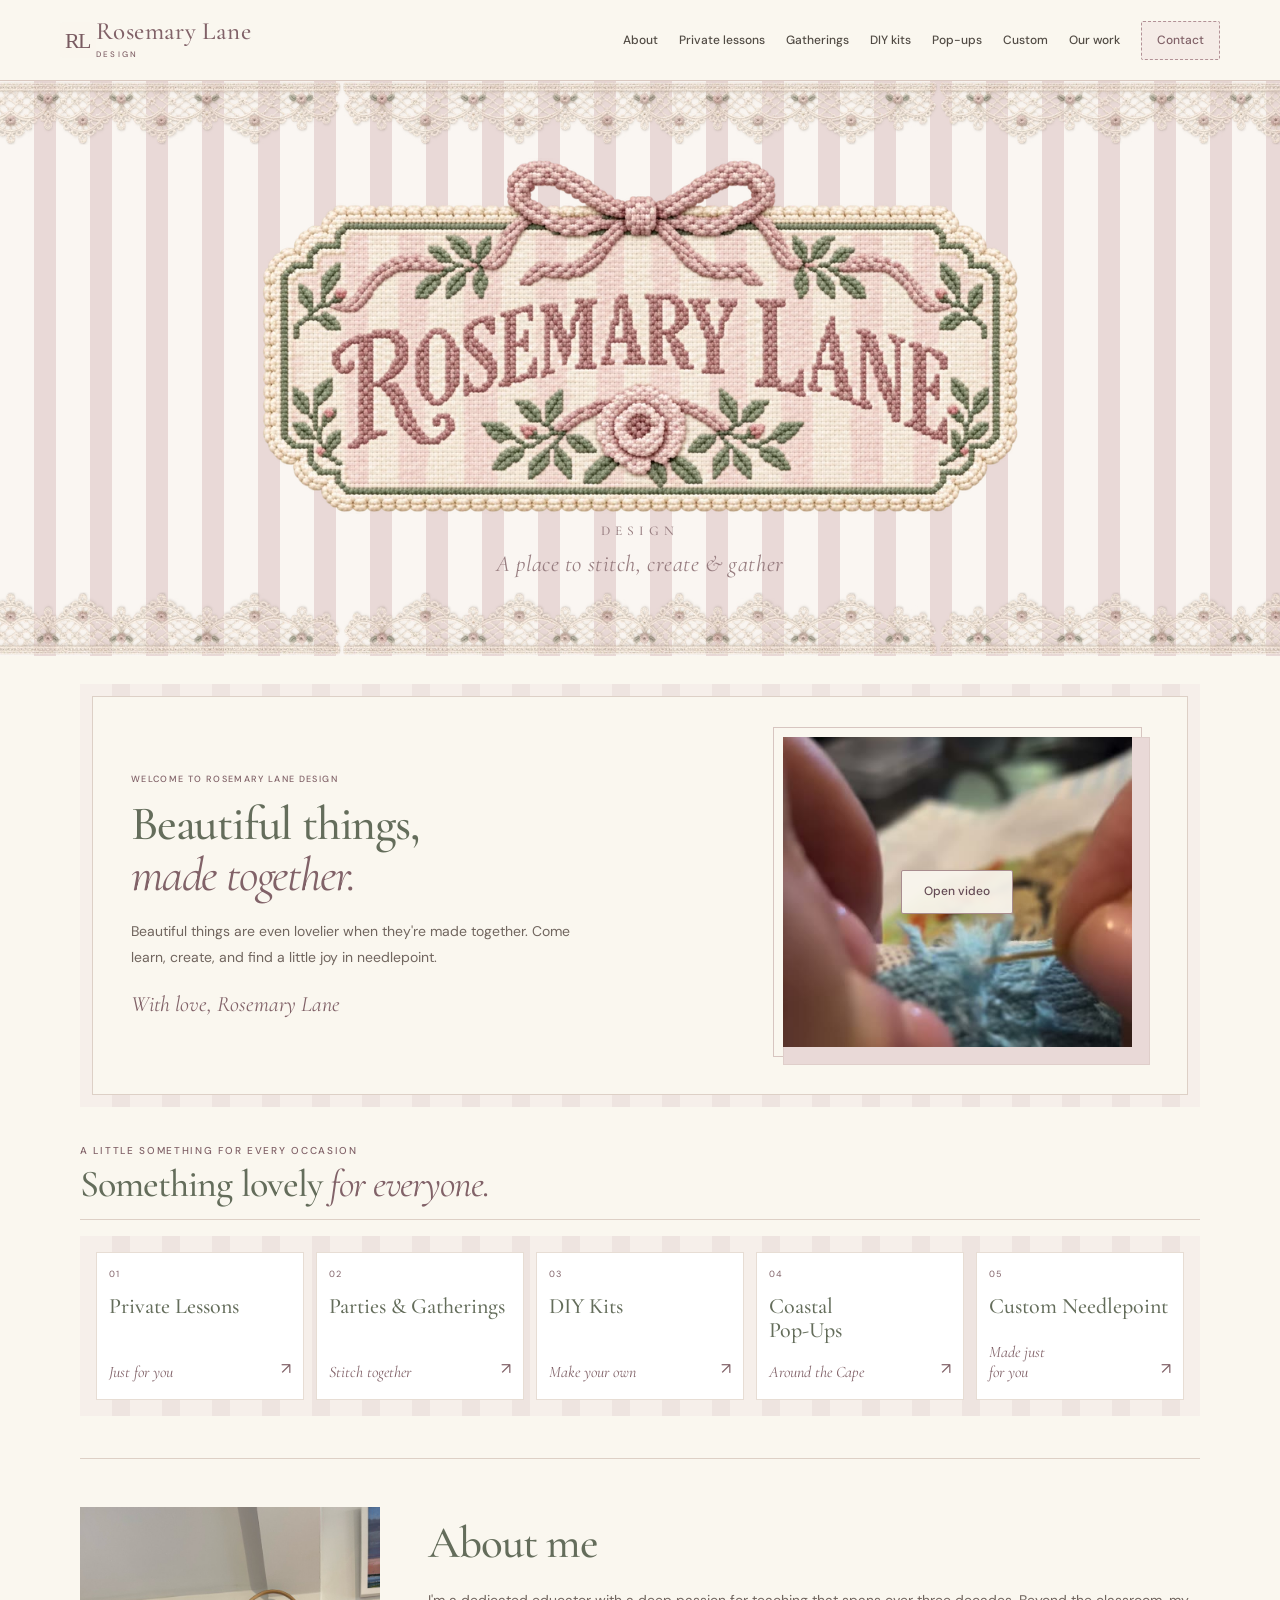
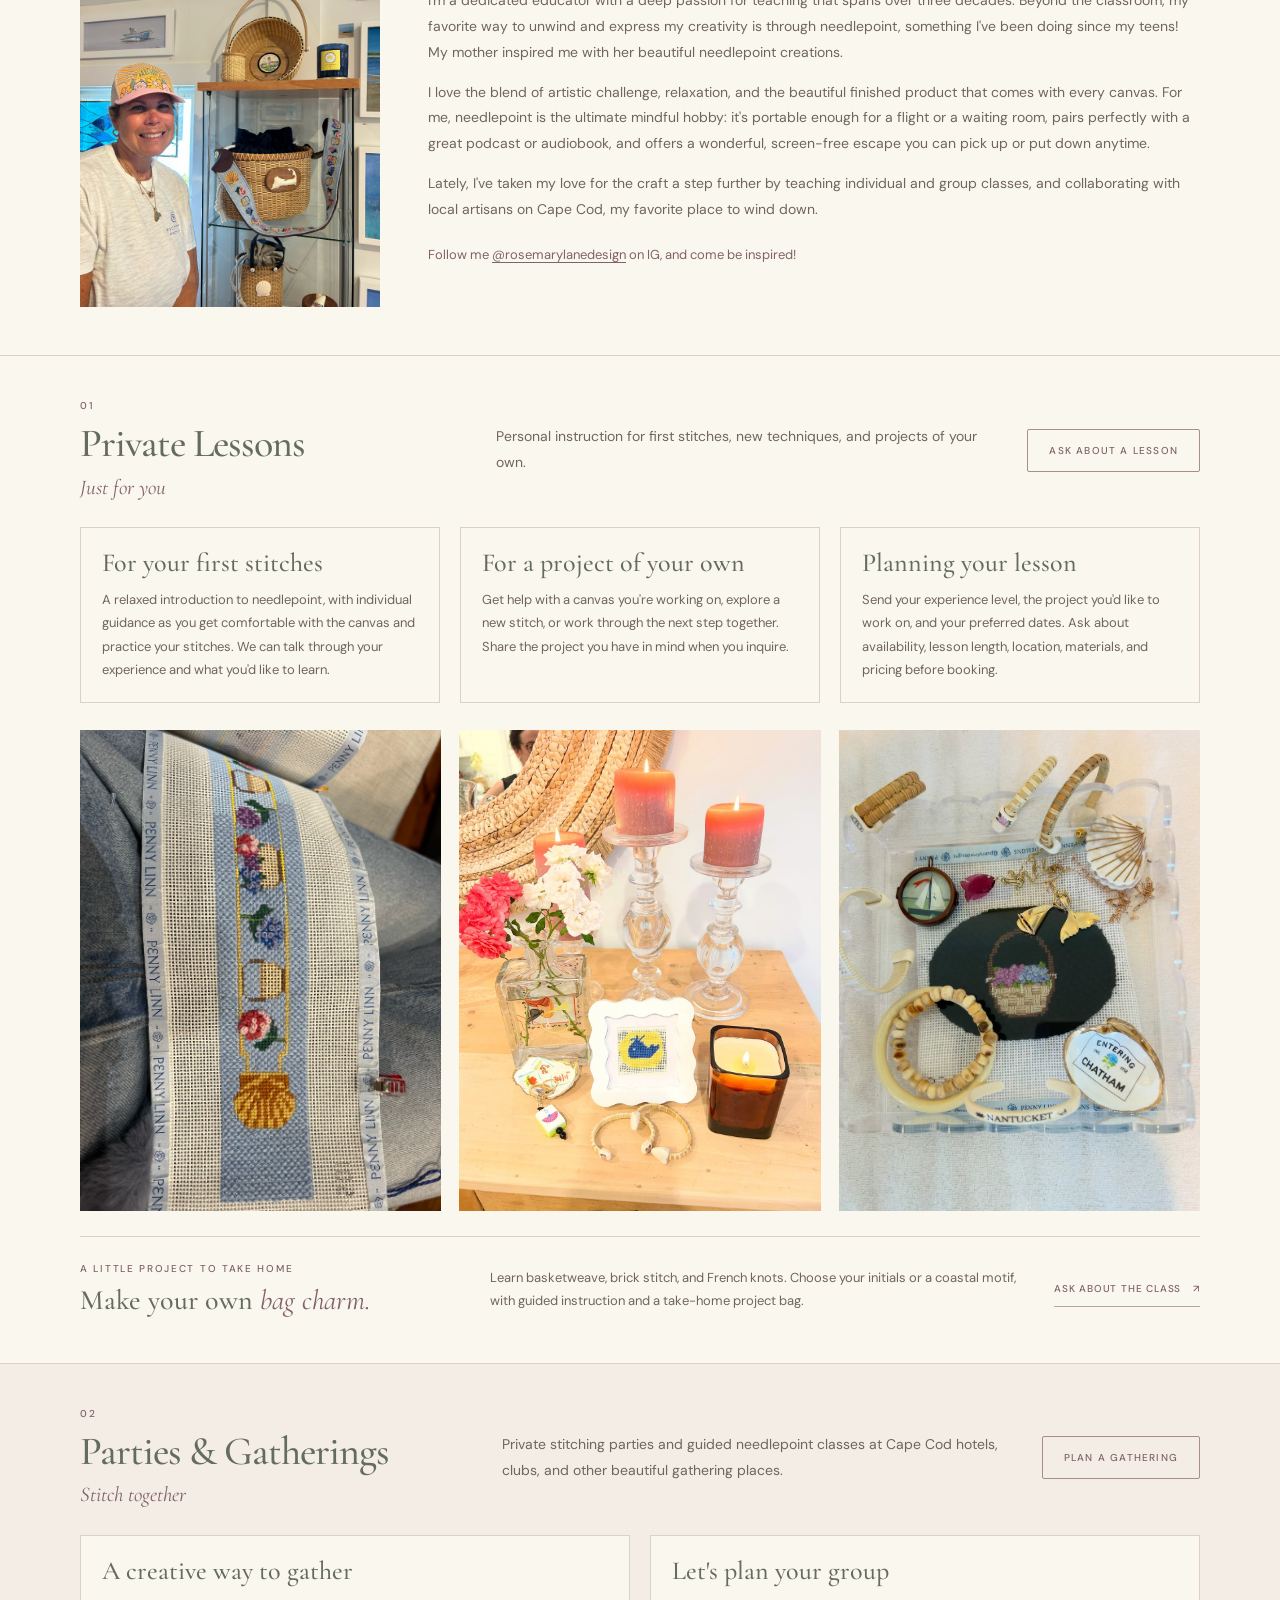
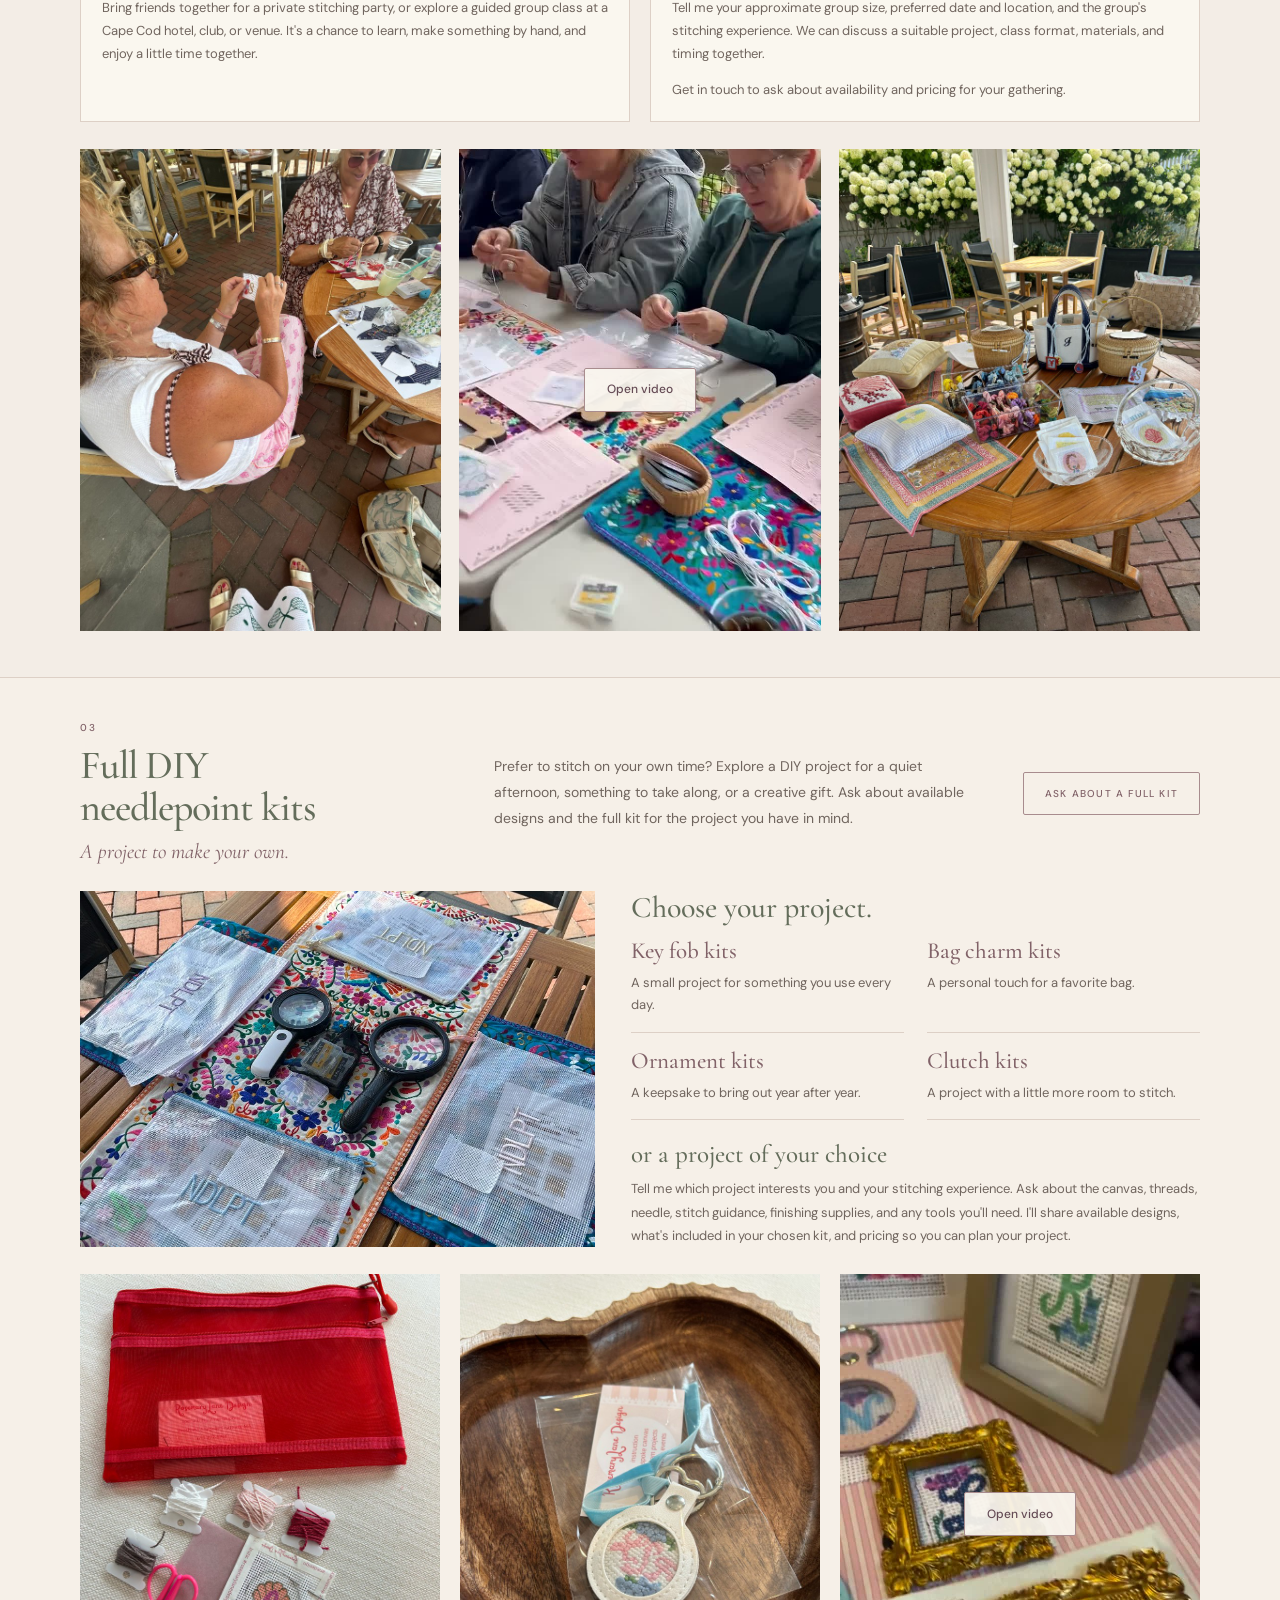
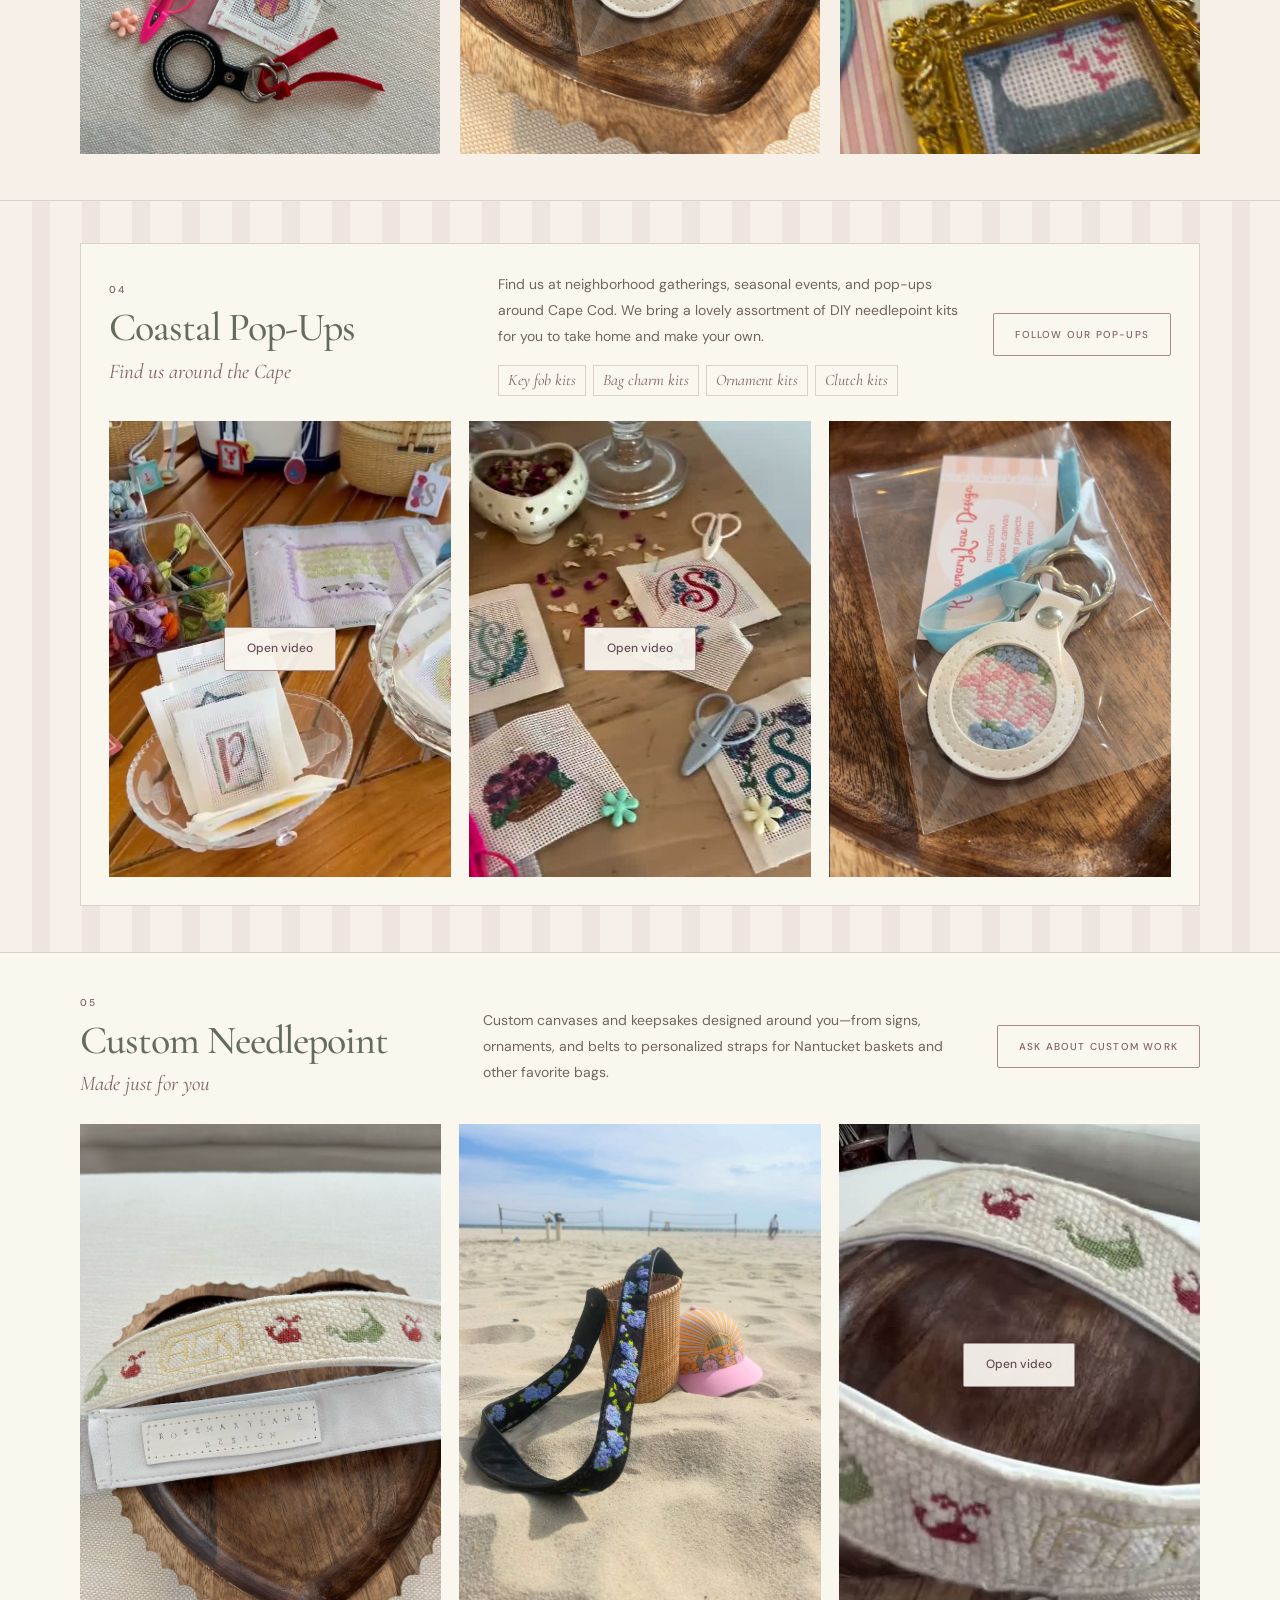
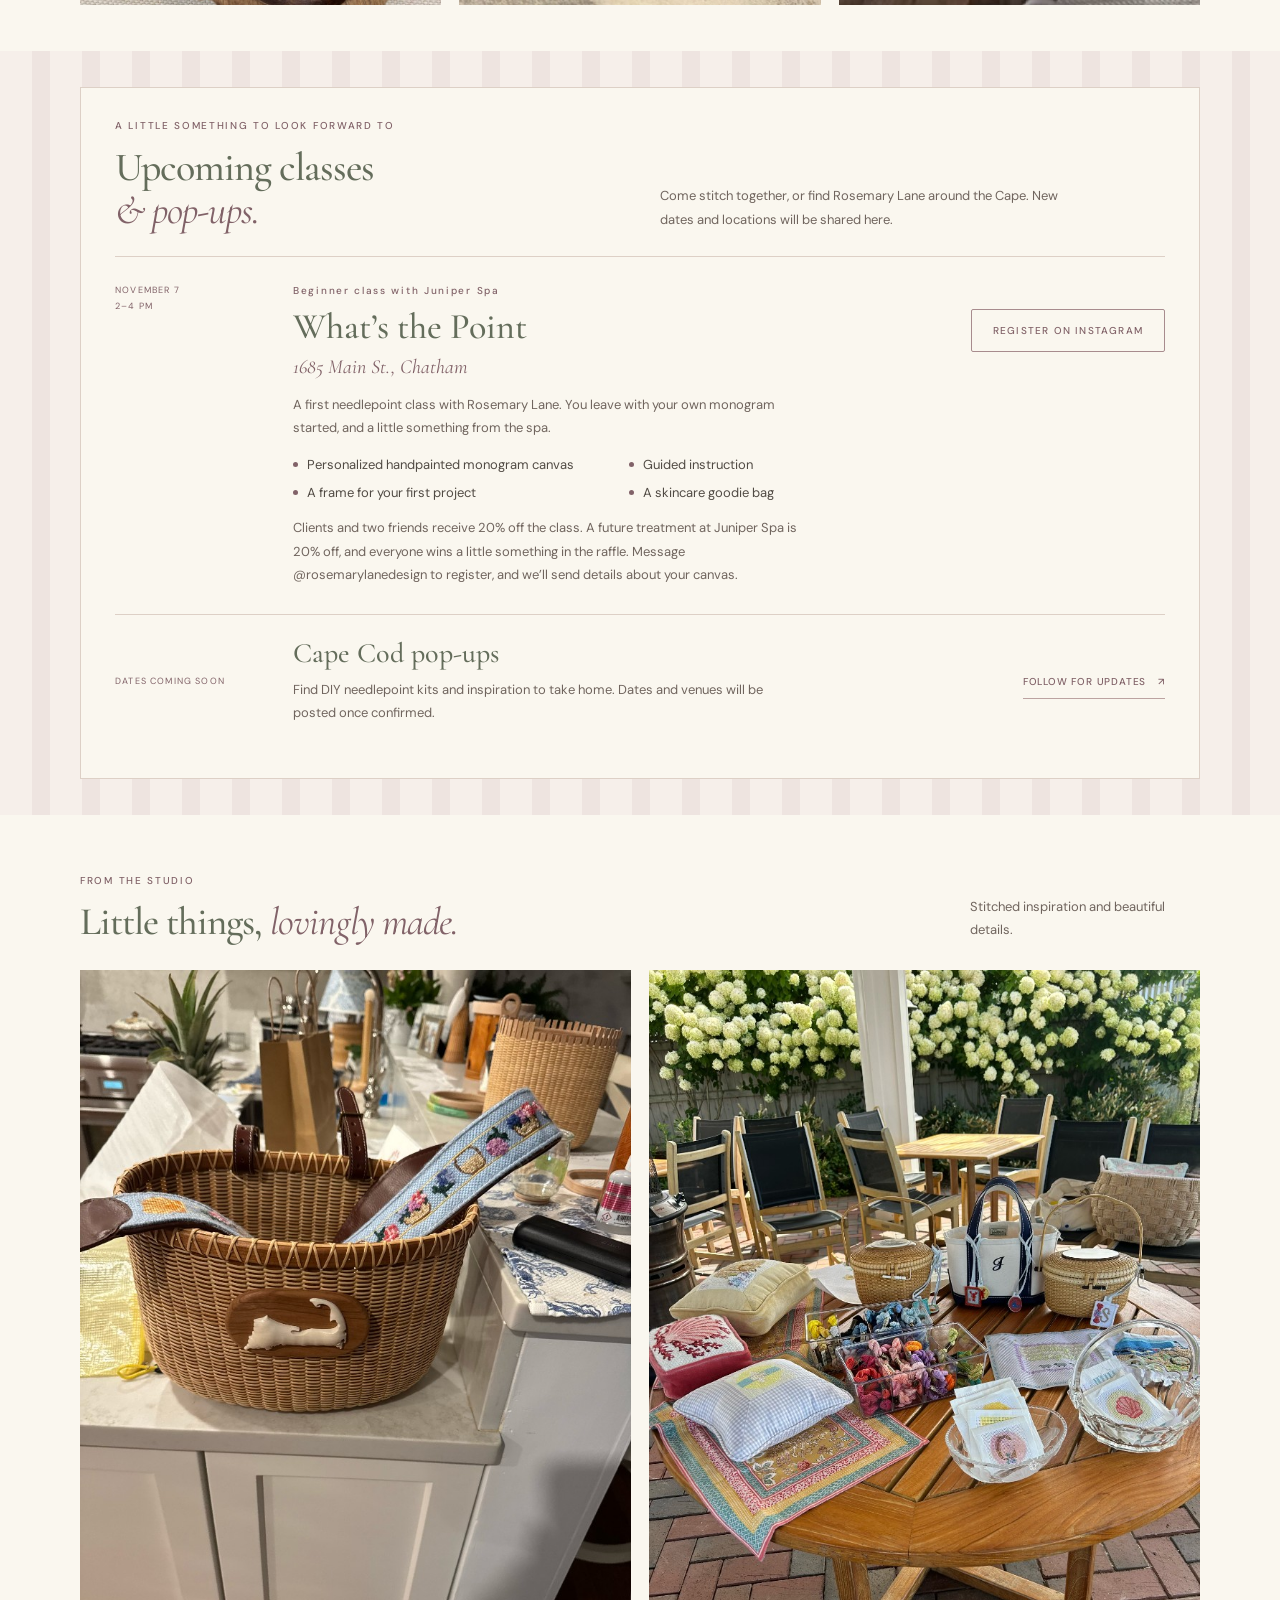
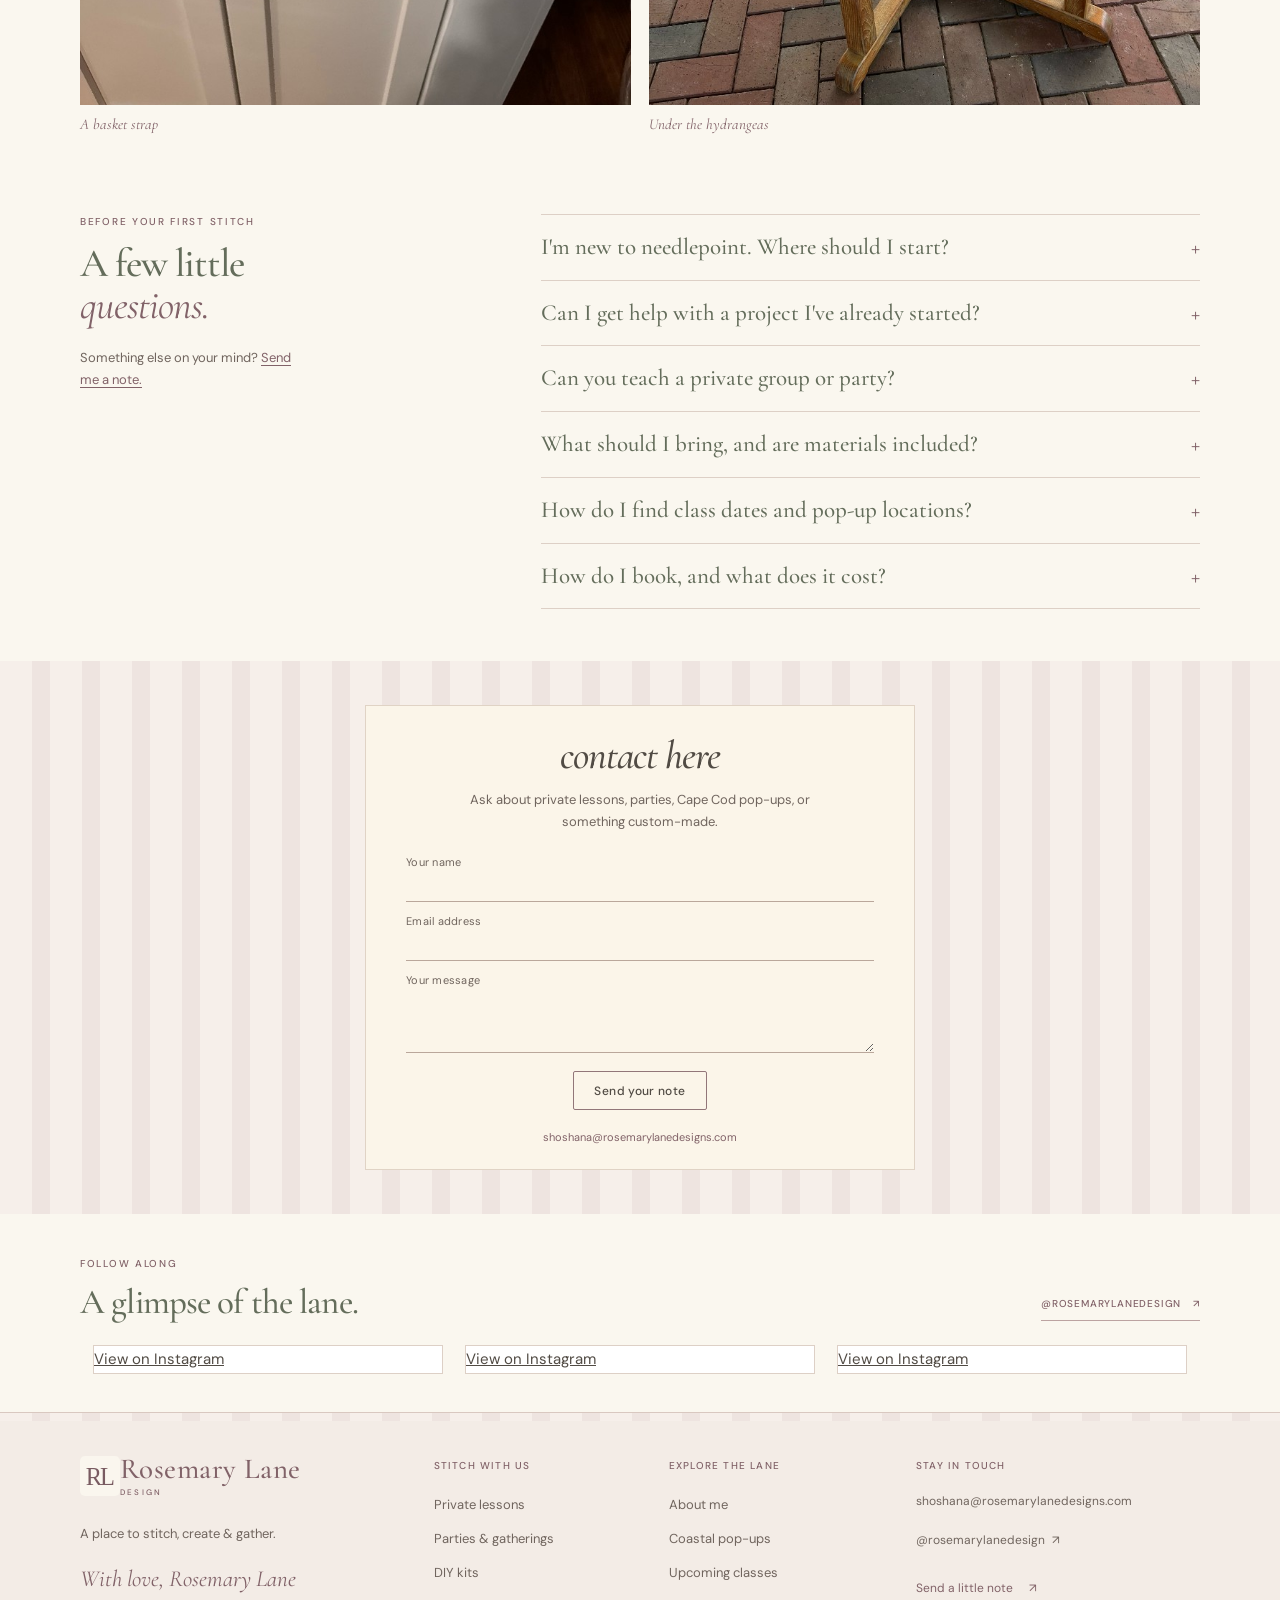
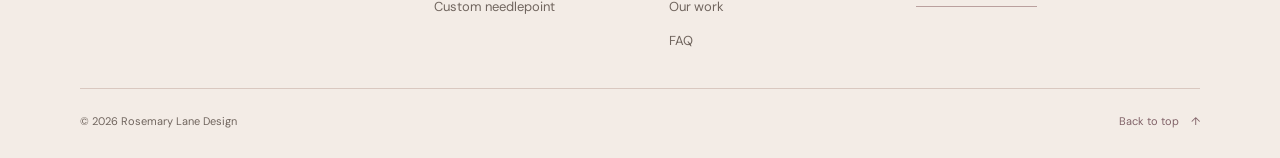
==== commit 113c9074: "Make the phone photo rows larger and easier to read. Co-authored-by: Cursor <cursoragent@cursor.com>" ====
--- a/index.html
+++ b/index.html
@@ -12,8 +12,8 @@
 <link rel="preconnect" href="https://fonts.googleapis.com">
 <link rel="preconnect" href="https://fonts.gstatic.com" crossorigin>
 <link href="https://fonts.googleapis.com/css2?family=Cormorant+Garamond:ital,wght@0,400;0,500;0,600;1,400;1,500&family=DM+Sans:wght@400;500;600&display=swap" rel="stylesheet">
-<link rel="stylesheet" href="assets/atelier-refinement.css?v=ios-safari-media-1">
-<link rel="stylesheet" href="assets/mobile-media.css?v=3">
+<link rel="stylesheet" href="assets/atelier-refinement.css?v=mobile-polish-1">
+<link rel="stylesheet" href="assets/mobile-media.css?v=4">
 </head>
 <body>
 <a class="skip" href="#main">Skip to content</a>
--- a/assets/atelier-refinement.css
+++ b/assets/atelier-refinement.css
@@ -190,7 +190,7 @@
  .instagram-card{max-width:420px}
 }
 @media(max-width:540px){
- body{font-size:14px}
+ body{font-size:15px;line-height:1.7}
  .services-paper{padding:0}
  .services .compact-heading h2{font-size:30px}
  .service-grid{padding:12px;gap:10px}
@@ -301,7 +301,7 @@
  .hero.minimal-hero.needlepoint-asset-hero .simple-hero-deck{font-size:21px;letter-spacing:.01em}
  .offering-heading{display:block;margin-bottom:22px}
  .offering-title h2{font-size:36px}
- .offering-description{margin-top:16px;font-size:13px}
+ .offering-description{margin-top:16px;font-size:15px;line-height:1.7}
  .offering-heading>.button{margin-top:18px}
  .offering-gallery{gap:11px}
  .offering-popups .offering-shell{padding:19px}
--- a/assets/mobile-media.css
+++ b/assets/mobile-media.css
@@ -20,4 +20,11 @@
  .offering-gallery .flipbook-slide:not(.is-on),.mobile-video>video{position:absolute!important;inset:auto!important;width:1px!important;height:1px!important;opacity:0!important;pointer-events:none}
  .mobile-video.video-playing>video{inset:0!important;width:100%!important;height:100%!important;opacity:1!important;pointer-events:auto}
 }
+@media(max-width:760px){
+ .offering-gallery,.kit-photo-row{display:flex;align-items:flex-start;gap:12px;max-width:100%;min-width:0;overflow-x:auto;overscroll-behavior-x:contain;scroll-snap-type:x mandatory;scrollbar-width:none;padding-bottom:6px}
+ .offering-gallery::-webkit-scrollbar,.kit-photo-row::-webkit-scrollbar{display:none}
+ .offering-gallery figure,.kit-photo-row figure{flex:0 0 min(84%,78vw);width:min(84%,78vw);min-width:0;max-width:86%;height:auto;scroll-snap-align:start}
+ .gallery-grid{grid-template-columns:1fr;gap:22px}
+ .gallery-grid img{width:100%;height:auto;aspect-ratio:3/4;object-fit:cover}
+}
 @media(prefers-reduced-motion:reduce){.mobile-video>video{transition:none}}
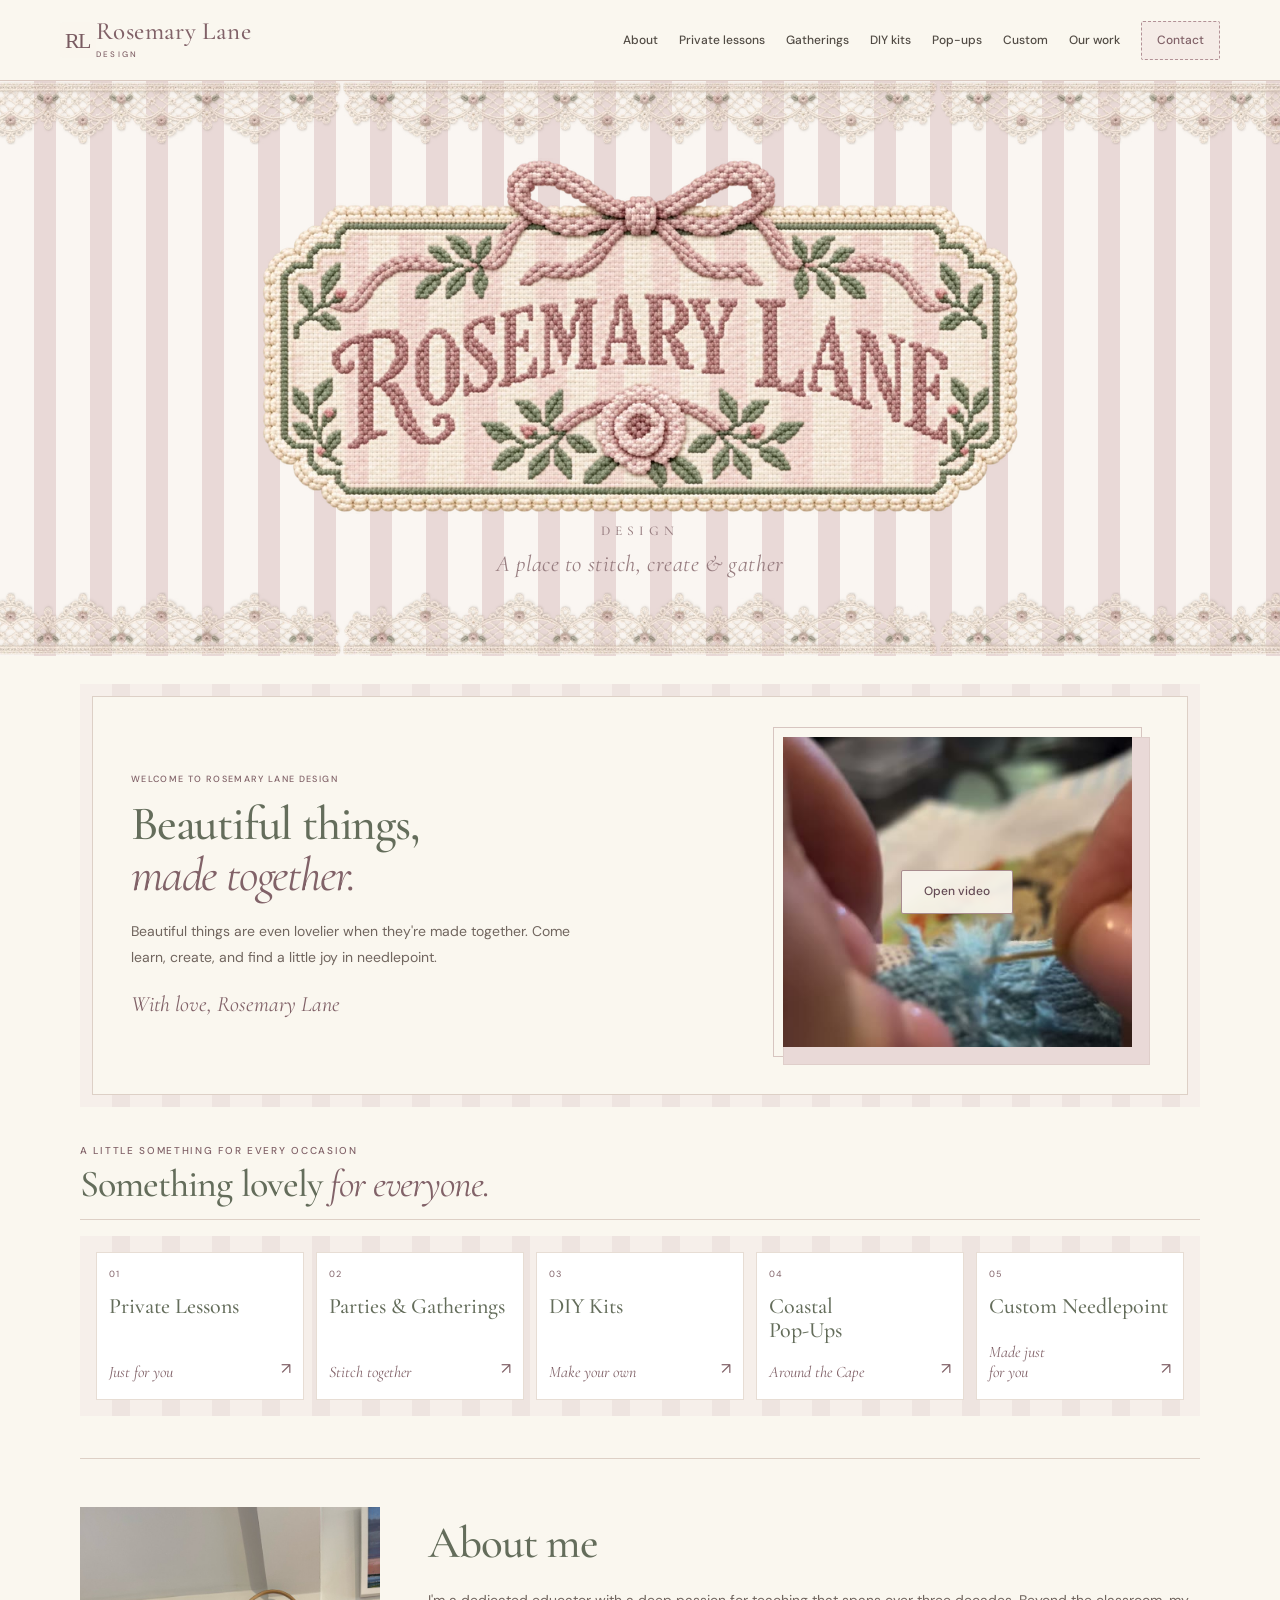
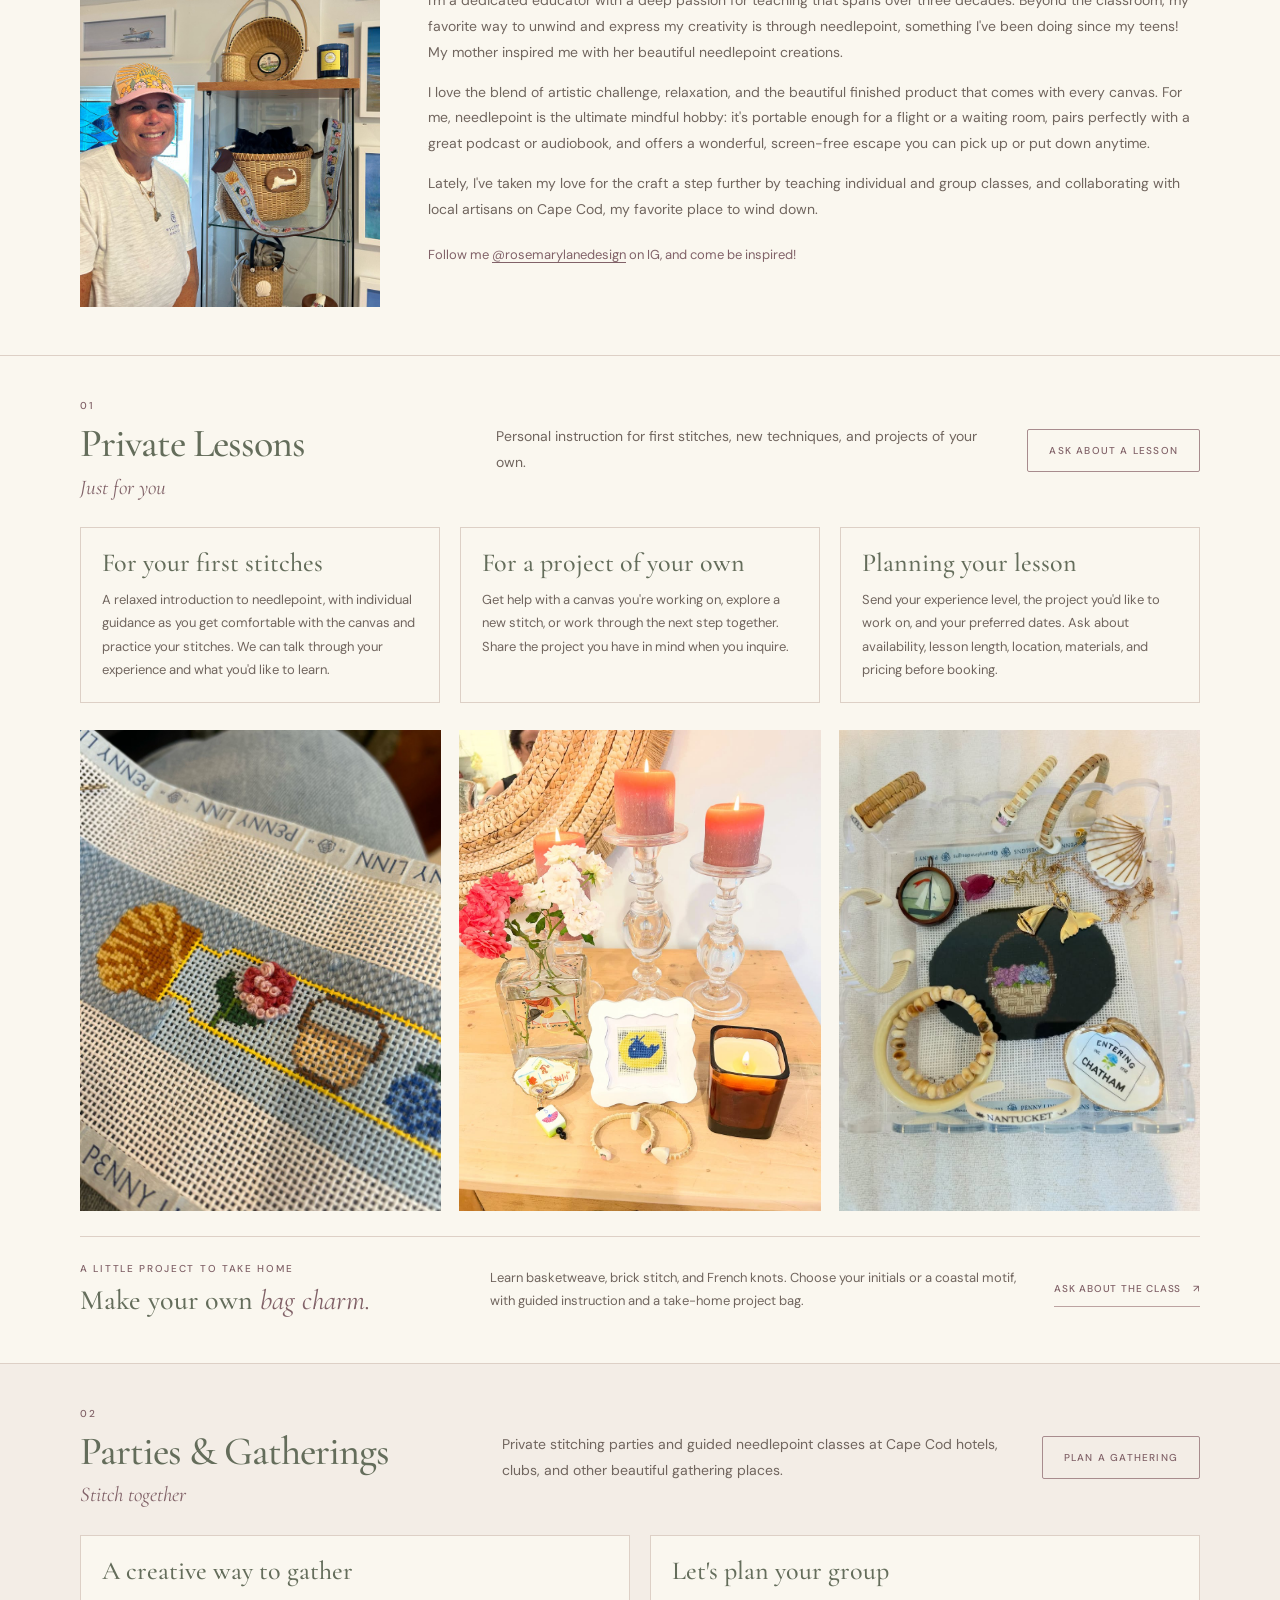
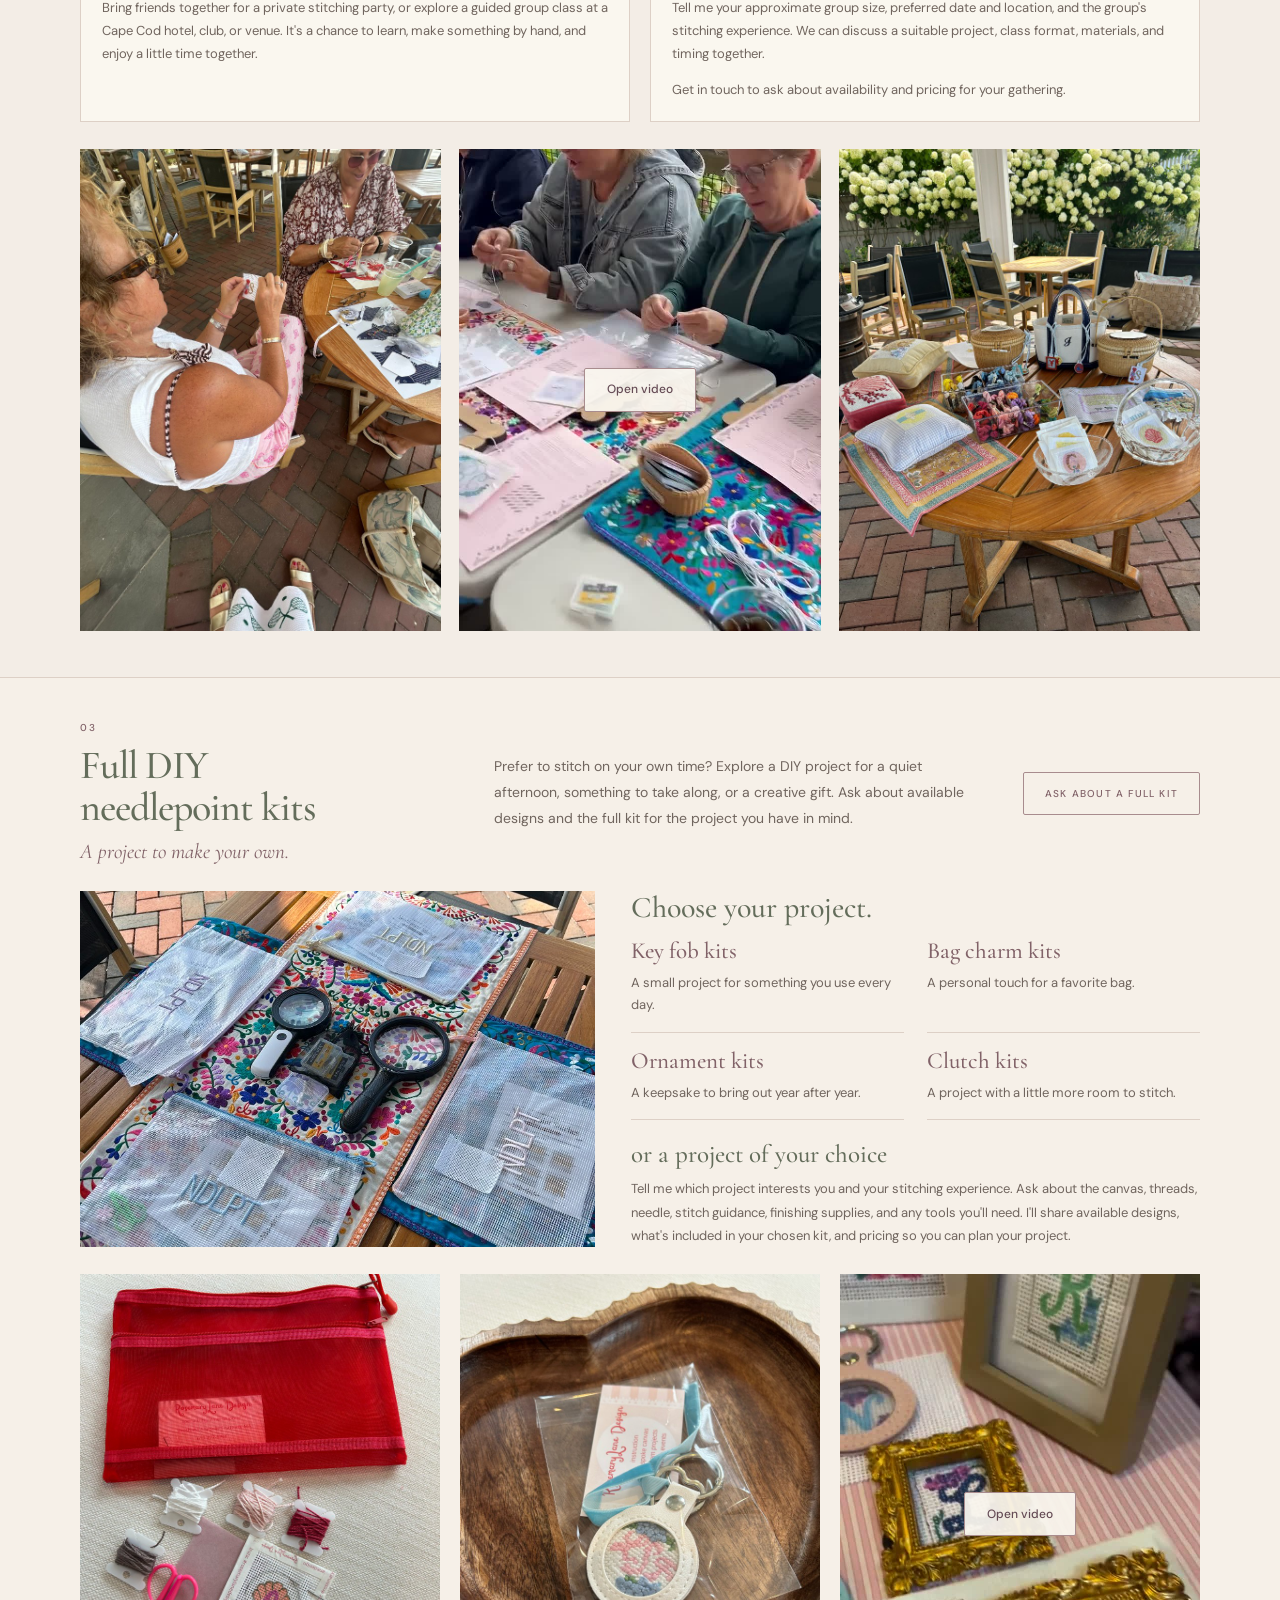
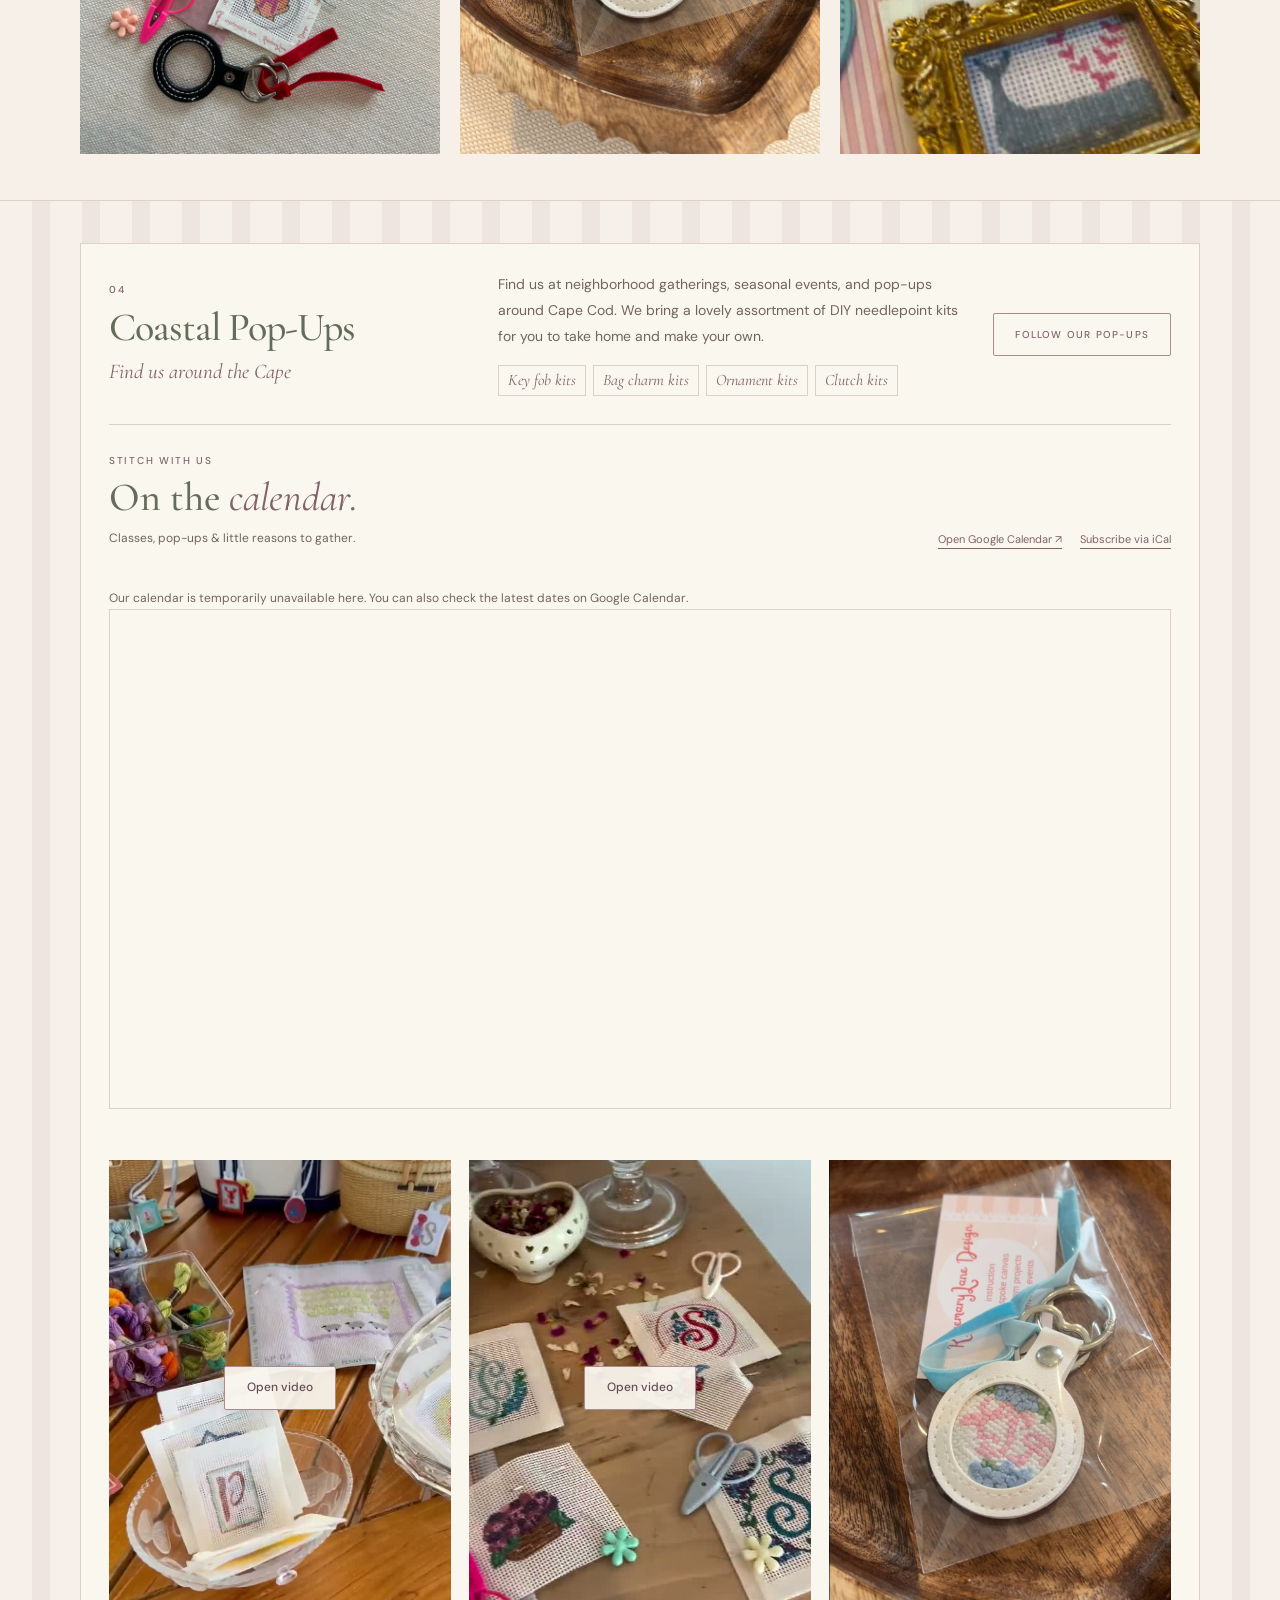
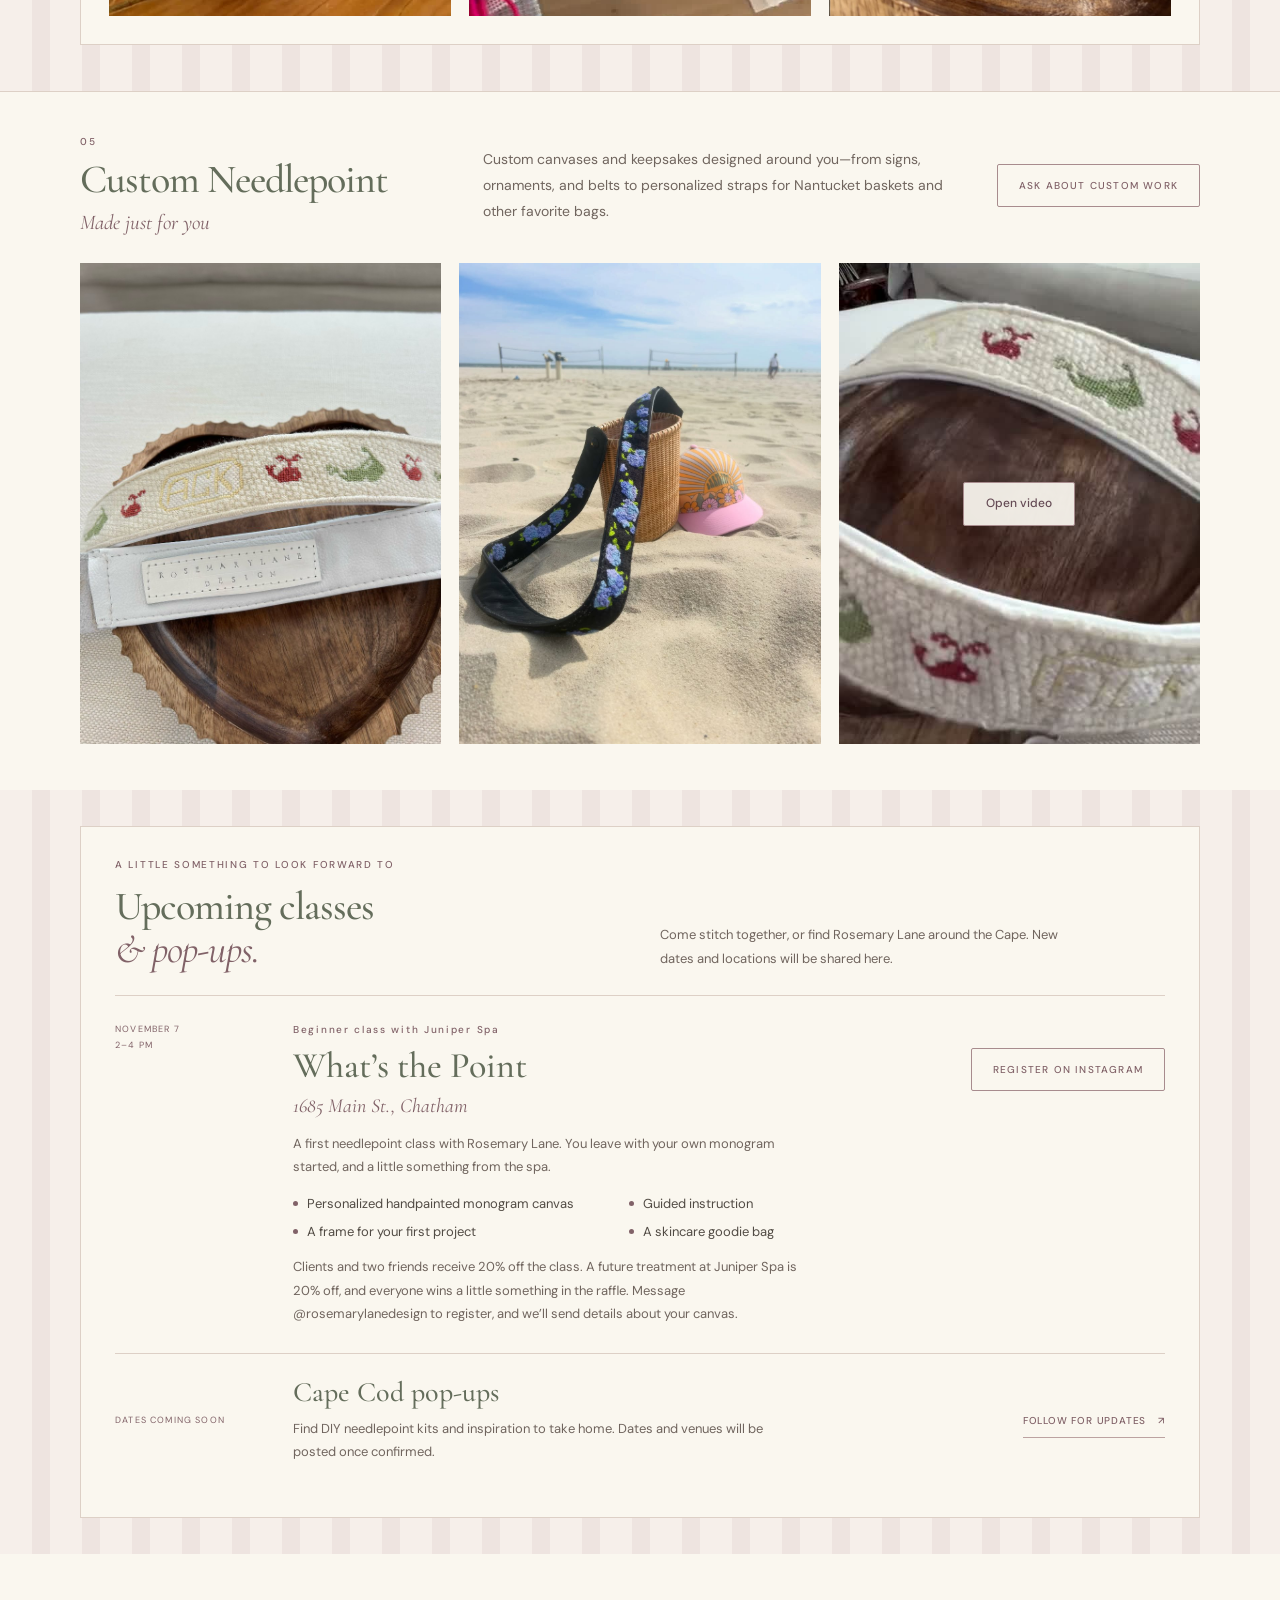
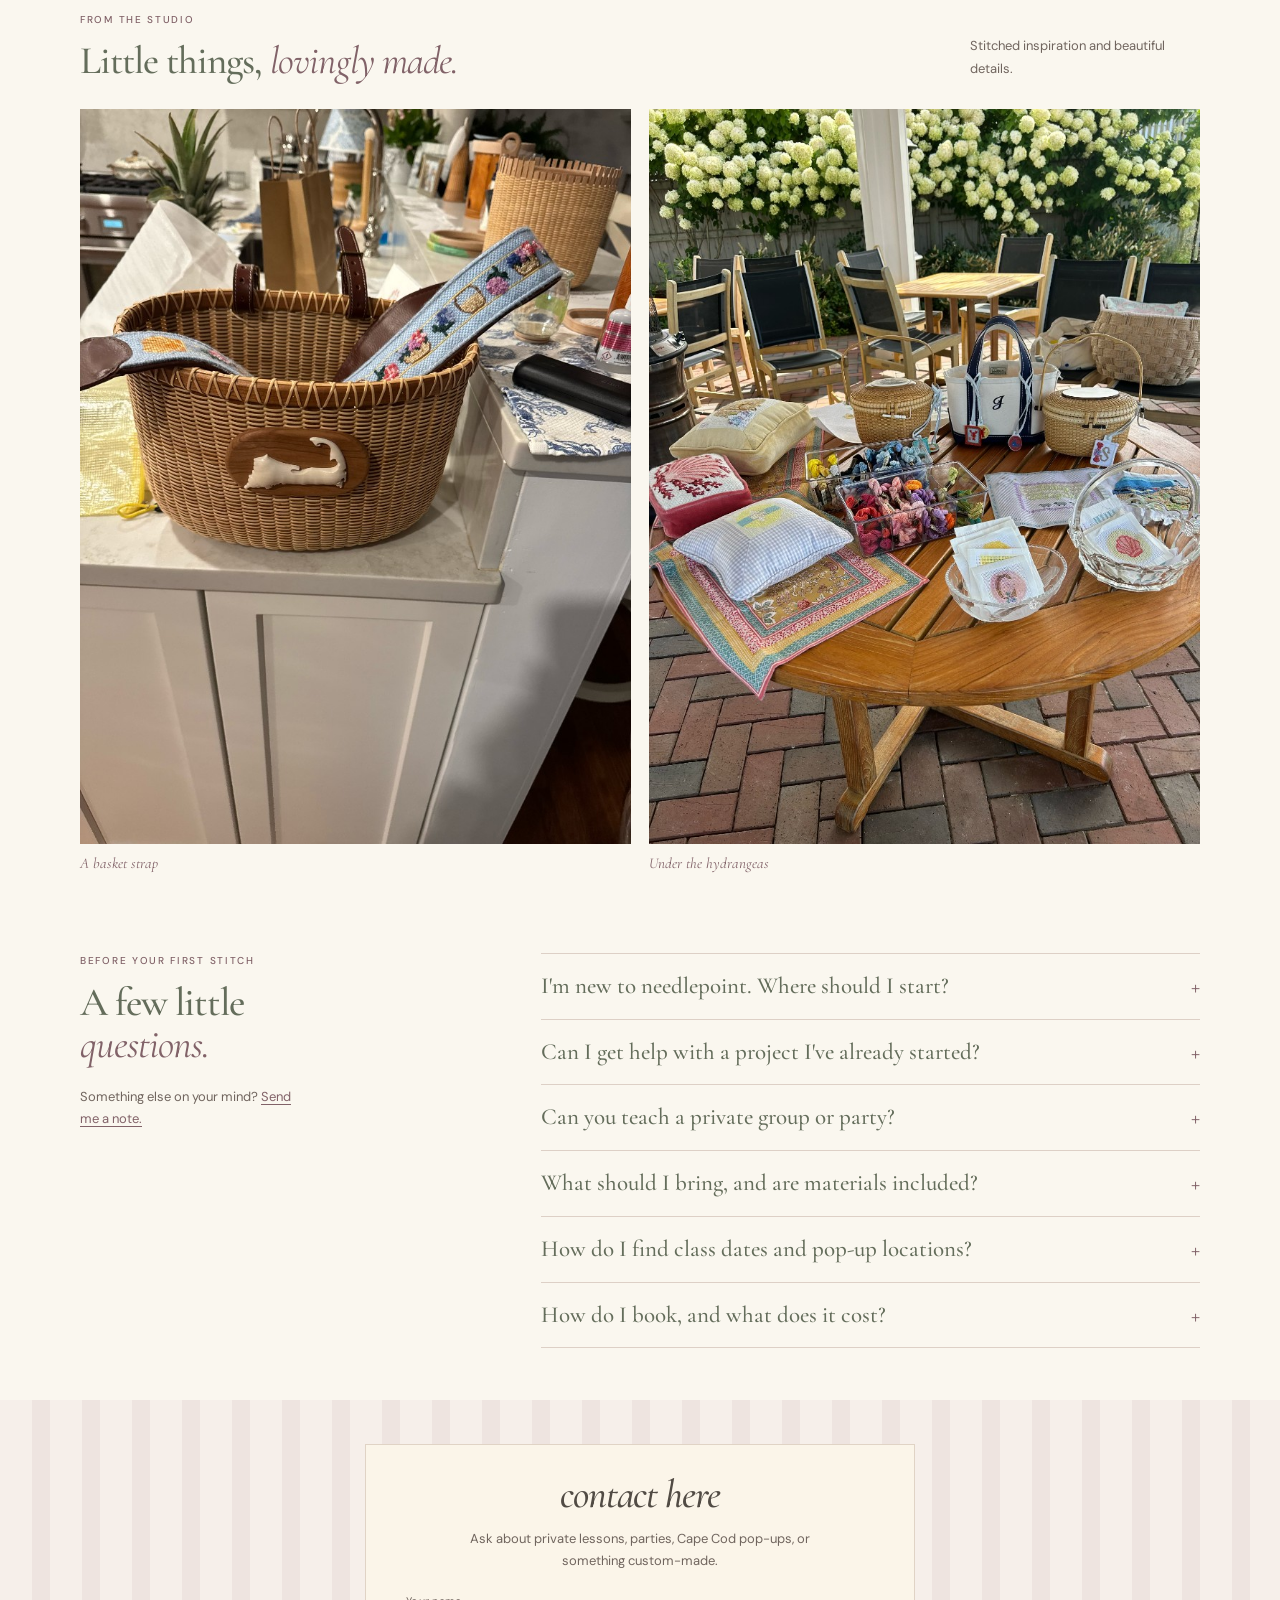
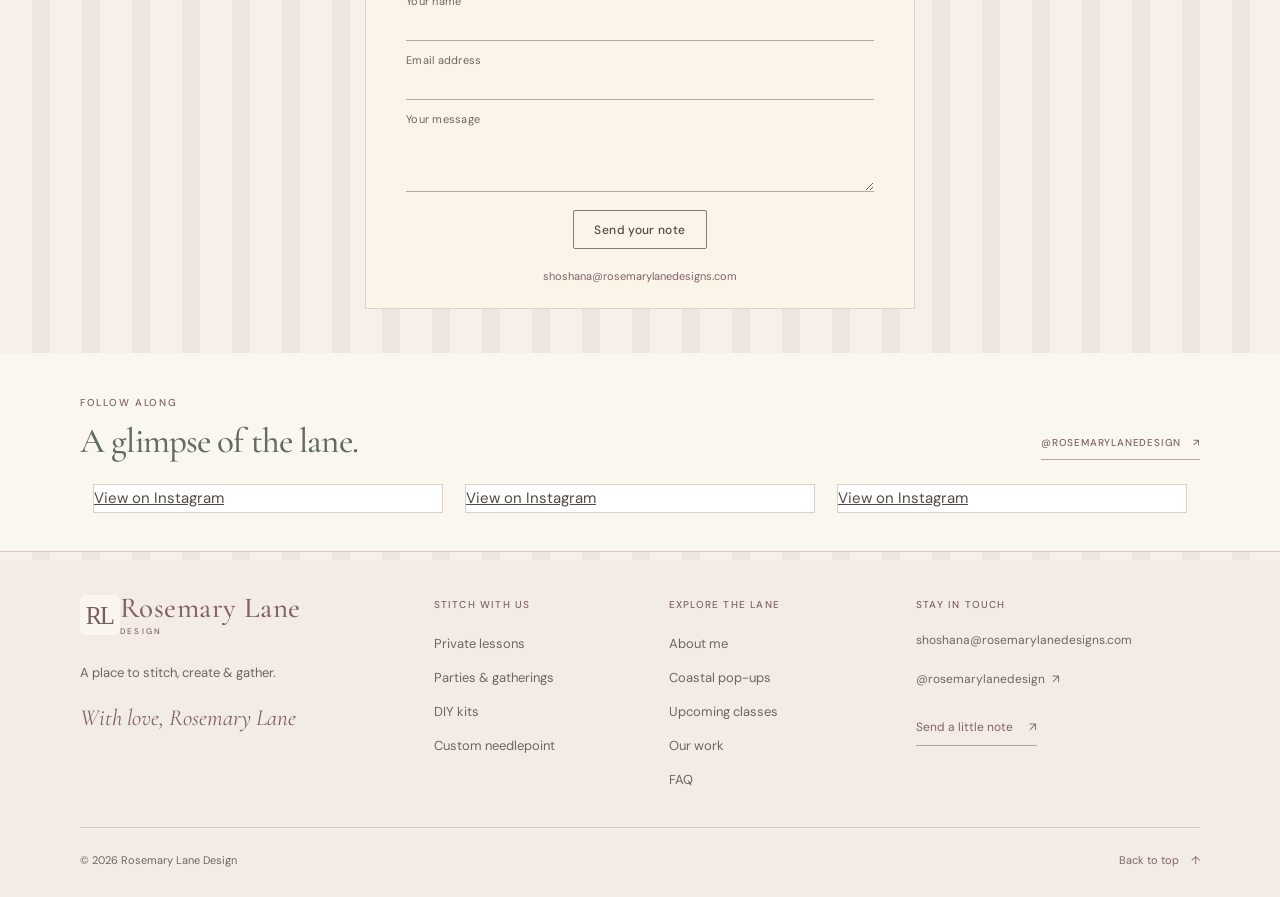
==== commit 463961fa: "Add styled public Google Calendar below pop-up details with scheduled sync" ====
--- a/index.html
+++ b/index.html
@@ -14,6 +14,7 @@
 <link href="https://fonts.googleapis.com/css2?family=Cormorant+Garamond:ital,wght@0,400;0,500;0,600;1,400;1,500&family=DM+Sans:wght@400;500;600&display=swap" rel="stylesheet">
 <link rel="stylesheet" href="assets/atelier-refinement.css?v=mobile-polish-1">
 <link rel="stylesheet" href="assets/mobile-media.css?v=4">
+<link rel="stylesheet" href="assets/calendar.css?v=1">
 </head>
 <body>
 <a class="skip" href="#main">Skip to content</a>
@@ -135,6 +136,28 @@
    <div class="offering-description"><p>Find us at neighborhood gatherings, seasonal events, and pop-ups around Cape Cod. We bring a lovely assortment of DIY needlepoint kits for you to take home and make your own.</p><ul class="kit-list"><li>Key fob kits</li><li>Bag charm kits</li><li>Ornament kits</li><li>Clutch kits</li></ul></div>
    <a class="button" href="https://www.instagram.com/rosemarylanedesign/" target="_blank" rel="noopener noreferrer">Follow our pop-ups</a>
   </header>
+  <section class="rl-calendar" id="popup-calendar" aria-labelledby="popup-calendar-title">
+   <header class="rl-calendar__intro">
+    <div><span class="eyebrow">STITCH WITH US</span><h3 id="popup-calendar-title">On the <em>calendar.</em></h3><p>Classes, pop-ups &amp; little reasons to gather.</p></div>
+    <div class="rl-calendar__links"><a href="https://calendar.google.com/calendar/embed?src=lovemsg69%40gmail.com&amp;ctz=America%2FNew_York" target="_blank" rel="noopener noreferrer">Open Google Calendar ↗</a><a href="https://calendar.google.com/calendar/ical/lovemsg69%40gmail.com/public/basic.ics">Subscribe via iCal</a></div>
+   </header>
+   <div class="rl-calendar__status" data-calendar="status" role="status"><p>Loading upcoming gatherings…</p></div>
+   <noscript><p>View our dates on <a href="https://calendar.google.com/calendar/embed?src=lovemsg69%40gmail.com&amp;ctz=America%2FNew_York">Google Calendar</a>.</p><style>#popup-calendar [data-calendar="status"]{display:none}</style></noscript>
+   <div data-calendar="content" hidden>
+    <div class="rl-calendar__toolbar">
+     <h4 data-calendar="month" aria-live="polite" aria-atomic="true"></h4>
+     <div class="rl-calendar__nav" aria-label="Calendar navigation"><button type="button" class="rl-calendar__arrow" data-calendar="previous" aria-label="Previous month">‹</button><button type="button" data-calendar="today">Today</button><button type="button" class="rl-calendar__arrow" data-calendar="next" aria-label="Next month">›</button></div>
+    </div>
+    <div class="rl-calendar__body">
+     <div class="rl-calendar__month">
+      <div class="rl-calendar__weekdays" aria-hidden="true"><abbr title="Sunday">S</abbr><abbr title="Monday">M</abbr><abbr title="Tuesday">T</abbr><abbr title="Wednesday">W</abbr><abbr title="Thursday">T</abbr><abbr title="Friday">F</abbr><abbr title="Saturday">S</abbr></div>
+      <div class="rl-calendar__days" data-calendar="days" role="group"></div><p class="rl-calendar__legend">A day to gather · select a date for details</p>
+     </div>
+     <div class="rl-calendar__agenda"><div class="rl-calendar__agenda-head"><h4 data-calendar="agenda-title">This month’s gatherings</h4><button type="button" class="rl-calendar__reset" data-calendar="reset" hidden>All this month</button></div><ul class="rl-calendar__events" data-calendar="events" aria-live="polite"></ul></div>
+    </div>
+    <p class="rl-calendar__note" data-calendar="note">All times Eastern.</p>
+   </div>
+  </section>
   <div class="offering-gallery" role="group" aria-label="Coastal Pop-Ups photos">
    <figure><video data-photo-slot="popups-photo-1" src="photos/popup-table.mp4" poster="photos/popup-table-poster.jpg" width="720" height="1280" autoplay muted loop playsinline style="object-position:center 32%" aria-label="Needlepoint kits, baskets, and canvases set out at a pop-up"></video></figure>
    <figure><video data-photo-slot="popups-photo-2" src="photos/popup-perks.mp4" poster="photos/popup-perks-poster.jpg" width="540" height="960" autoplay muted loop playsinline style="object-position:center 48%" aria-label="Monogram canvases and project bags at a Cape Cod pop-up"></video></figure>
@@ -227,6 +250,7 @@
  </div>
 </footer>
 <script src="assets/mobile-media.js?v=3"></script>
+<script src="assets/calendar.js?v=1" defer></script>
 <script>
 const menu=document.getElementById('menu'),links=document.getElementById('navlinks'),header=document.getElementById('site-header');
 const closeMenu=(restoreFocus=false)=>{links.classList.remove('open');menu.setAttribute('aria-expanded','false');menu.setAttribute('aria-label','Open navigation');menu.textContent='Menu';if(restoreFocus)menu.focus()};
@@ -241,3 +265,4 @@
 document.getElementById('contact-form').addEventListener('submit',function(event){event.preventDefault();const f=new FormData(this);const body='Name: '+f.get('name')+'\nEmail: '+f.get('email')+'\n\n'+f.get('message');location.href='mailto:shoshana@rosemarylanedesigns.com?subject='+encodeURIComponent('Rosemary Lane — '+f.get('subject'))+'&body='+encodeURIComponent(body)});
 (async()=>{const target=document.getElementById('instagram-grid');try{const r=await fetch('instagram-posts.json',{cache:'no-store'});if(!r.ok)throw new Error('feed unavailable');const data=await r.json();const posts=(Array.isArray(data)?data:[]).filter(p=>p&&typeof p.url==='string'&&/^https:\/\/(www\.)?instagram\.com\/(p|reel)\/[A-Za-z0-9_-]+\/?/.test(p.url)).slice(0,3);for(const post of posts){const card=document.createElement('div');card.className='instagram-card';const block=document.createElement('blockquote');block.className='instagram-media';block.dataset.instgrmPermalink=post.url;block.dataset.instgrmVersion='14';const a=document.createElement('a');a.href=post.url;a.target='_blank';a.rel='noopener noreferrer';a.textContent='View on Instagram';block.appendChild(a);card.appendChild(block);target.appendChild(card)}if(posts.length){const script=document.createElement('script');script.async=true;script.src='https://www.instagram.com/embed.js';script.onload=()=>window.instgrm?.Embeds?.process();document.body.appendChild(script)}}catch(e){}})();
 </script></body></html>
+
--- a/assets/calendar.css
+++ b/assets/calendar.css
@@ -0,0 +1,61 @@
+/* Public events, dressed in the site's existing stationery palette. */
+.rl-calendar{margin:28px 0 30px;padding:28px 0 0;border-top:1px solid var(--line);color:var(--ink)}
+.rl-calendar [hidden]{display:none!important}
+.rl-calendar__intro{display:flex;justify-content:space-between;align-items:end;gap:24px;margin-bottom:25px}
+.rl-calendar__intro h3{font-size:clamp(32px,3.4vw,40px);margin-top:6px;line-height:1.1}
+.rl-calendar__intro p{font-size:12px;color:var(--muted);margin-top:9px}
+.rl-calendar__links{display:flex;gap:18px;flex-wrap:wrap;align-items:center}
+.rl-calendar__links a{font-size:11px;color:var(--rose);text-underline-offset:5px}
+.rl-calendar__toolbar{display:flex;align-items:center;justify-content:space-between;gap:12px;padding:16px 20px;border:1px solid var(--line);background:#f4eee7}
+.rl-calendar__toolbar h4{margin:0;color:var(--sage);font:500 28px/1.1 "Cormorant Garamond",Georgia,serif}
+.rl-calendar__nav{display:flex;align-items:center;gap:6px}
+.rl-calendar__nav button,.rl-calendar__reset{border:1px solid transparent;background:transparent;color:var(--rose);min-width:42px;min-height:42px;border-radius:2px;padding:6px 10px;font-size:12px}
+.rl-calendar__nav .rl-calendar__arrow{font-size:23px;line-height:1}
+.rl-calendar__nav button:hover,.rl-calendar__reset:hover{background:#eaded6;border-color:#cbb9ae}
+.rl-calendar__nav button:disabled{opacity:.3;cursor:default;background:transparent;border-color:transparent}
+.rl-calendar__body{display:grid;grid-template-columns:minmax(0,1.45fr) minmax(270px,1fr);border:1px solid var(--line);border-top:0;background:#fffcf7}
+.rl-calendar__month{padding:18px;border-right:1px solid var(--line)}
+.rl-calendar__weekdays,.rl-calendar__days{display:grid;grid-template-columns:repeat(7,minmax(0,1fr))}
+.rl-calendar__weekdays{margin-bottom:8px}
+.rl-calendar__weekdays abbr{text-align:center;text-decoration:none;color:var(--muted);font-size:10px;letter-spacing:.08em;padding:8px 0}
+.rl-calendar__day{position:relative;display:flex;align-items:center;justify-content:center;min-height:54px;border:1px solid transparent;border-radius:2px;font-size:12px;background:transparent;color:var(--ink);padding:6px}
+button.rl-calendar__day{color:var(--rose);font-weight:600;background:#f4e7e2;margin:3px;min-height:48px}
+button.rl-calendar__day:after{content:"";position:absolute;width:4px;height:4px;border-radius:50%;background:currentColor;bottom:6px;left:calc(50% - 2px)}
+button.rl-calendar__day:hover,button.rl-calendar__day[aria-pressed="true"]{background:var(--rose);color:#fffdf7}
+.rl-calendar__day[aria-current="date"]{outline:1px solid var(--sage);outline-offset:-5px}
+.rl-calendar__legend{display:flex;gap:8px;align-items:center;margin:15px 0 0;font-size:10px;color:var(--muted)}
+.rl-calendar__legend:before{content:"";width:7px;height:7px;display:inline-block;background:var(--rose);border-radius:50%}
+.rl-calendar__agenda{padding:22px;min-width:0;max-height:445px;overflow:auto;scrollbar-width:thin;scrollbar-color:#cbb9ae transparent}
+.rl-calendar__agenda-head{display:flex;align-items:center;justify-content:space-between;gap:8px;margin-bottom:16px}
+.rl-calendar__agenda h4{margin:0;font:500 10px/1.5 "DM Sans",sans-serif;letter-spacing:.13em;text-transform:uppercase;color:var(--rose)}
+.rl-calendar__reset{font-size:10px;min-height:32px;padding:3px 7px;white-space:nowrap}
+.rl-calendar__events{list-style:none;padding:0;margin:0}
+.rl-calendar__event{padding:15px 0;border-top:1px solid var(--line)}
+.rl-calendar__event:first-child{padding-top:0;border-top:0}
+.rl-calendar__event-date{font-size:10px;letter-spacing:.06em;color:var(--rose);text-transform:uppercase}
+.rl-calendar__event h5{margin:6px 0;color:var(--sage);font:500 26px/1.12 "Cormorant Garamond",Georgia,serif;overflow-wrap:anywhere}
+.rl-calendar__event-time,.rl-calendar__location{font-size:12px;line-height:1.7;color:var(--muted);overflow-wrap:anywhere}
+.rl-calendar__location{display:block;text-decoration-thickness:1px;text-underline-offset:3px;margin-top:4px}
+.rl-calendar__event details{font-size:12px;margin-top:9px}
+.rl-calendar__event summary{color:var(--rose);cursor:pointer;text-underline-offset:3px}
+.rl-calendar__description{white-space:pre-wrap;overflow-wrap:anywhere;margin-top:8px!important;line-height:1.7}
+.rl-calendar__save{display:inline-block;margin-top:10px;font-size:10px;color:var(--rose);text-underline-offset:4px}
+.rl-calendar__empty{padding:28px 0;color:var(--muted);font-size:13px;line-height:1.8}
+.rl-calendar__empty strong{display:block;color:var(--sage);font:500 27px/1.2 "Cormorant Garamond",Georgia,serif;margin-bottom:10px}
+.rl-calendar__note{font-size:10px;color:var(--muted);margin-top:10px;line-height:1.7}
+.rl-calendar__status{font-size:12px;color:var(--muted);padding:14px 0}
+.rl-calendar__fallback{width:100%;height:500px;border:1px solid var(--line);background:var(--paper)}
+@media(max-width:900px){
+ .rl-calendar__intro{display:block}.rl-calendar__links{margin-top:16px}
+ .rl-calendar__body{grid-template-columns:minmax(0,1.1fr) minmax(240px,1fr)}
+ .rl-calendar__month{padding:12px}.rl-calendar__agenda{padding:18px}.rl-calendar__day{min-height:48px}button.rl-calendar__day{min-height:42px;margin:2px}
+}
+@media(max-width:620px){
+ .rl-calendar{padding-top:22px;margin-top:24px;margin-bottom:26px}
+ .rl-calendar__intro{margin-bottom:20px}.rl-calendar__intro h3{font-size:34px}
+ .rl-calendar__toolbar{padding:11px 12px}.rl-calendar__toolbar h4{font-size:26px}
+ .rl-calendar__nav{gap:0}.rl-calendar__nav button{padding:4px 7px;min-width:38px}
+ .rl-calendar__body{display:block}.rl-calendar__month{display:none}.rl-calendar__agenda{max-height:none;overflow:visible;padding:20px 16px}
+ .rl-calendar__event{padding:20px 0}.rl-calendar__event h5{font-size:28px}
+ .rl-calendar__links{gap:16px}.rl-calendar__fallback{height:480px}
+}
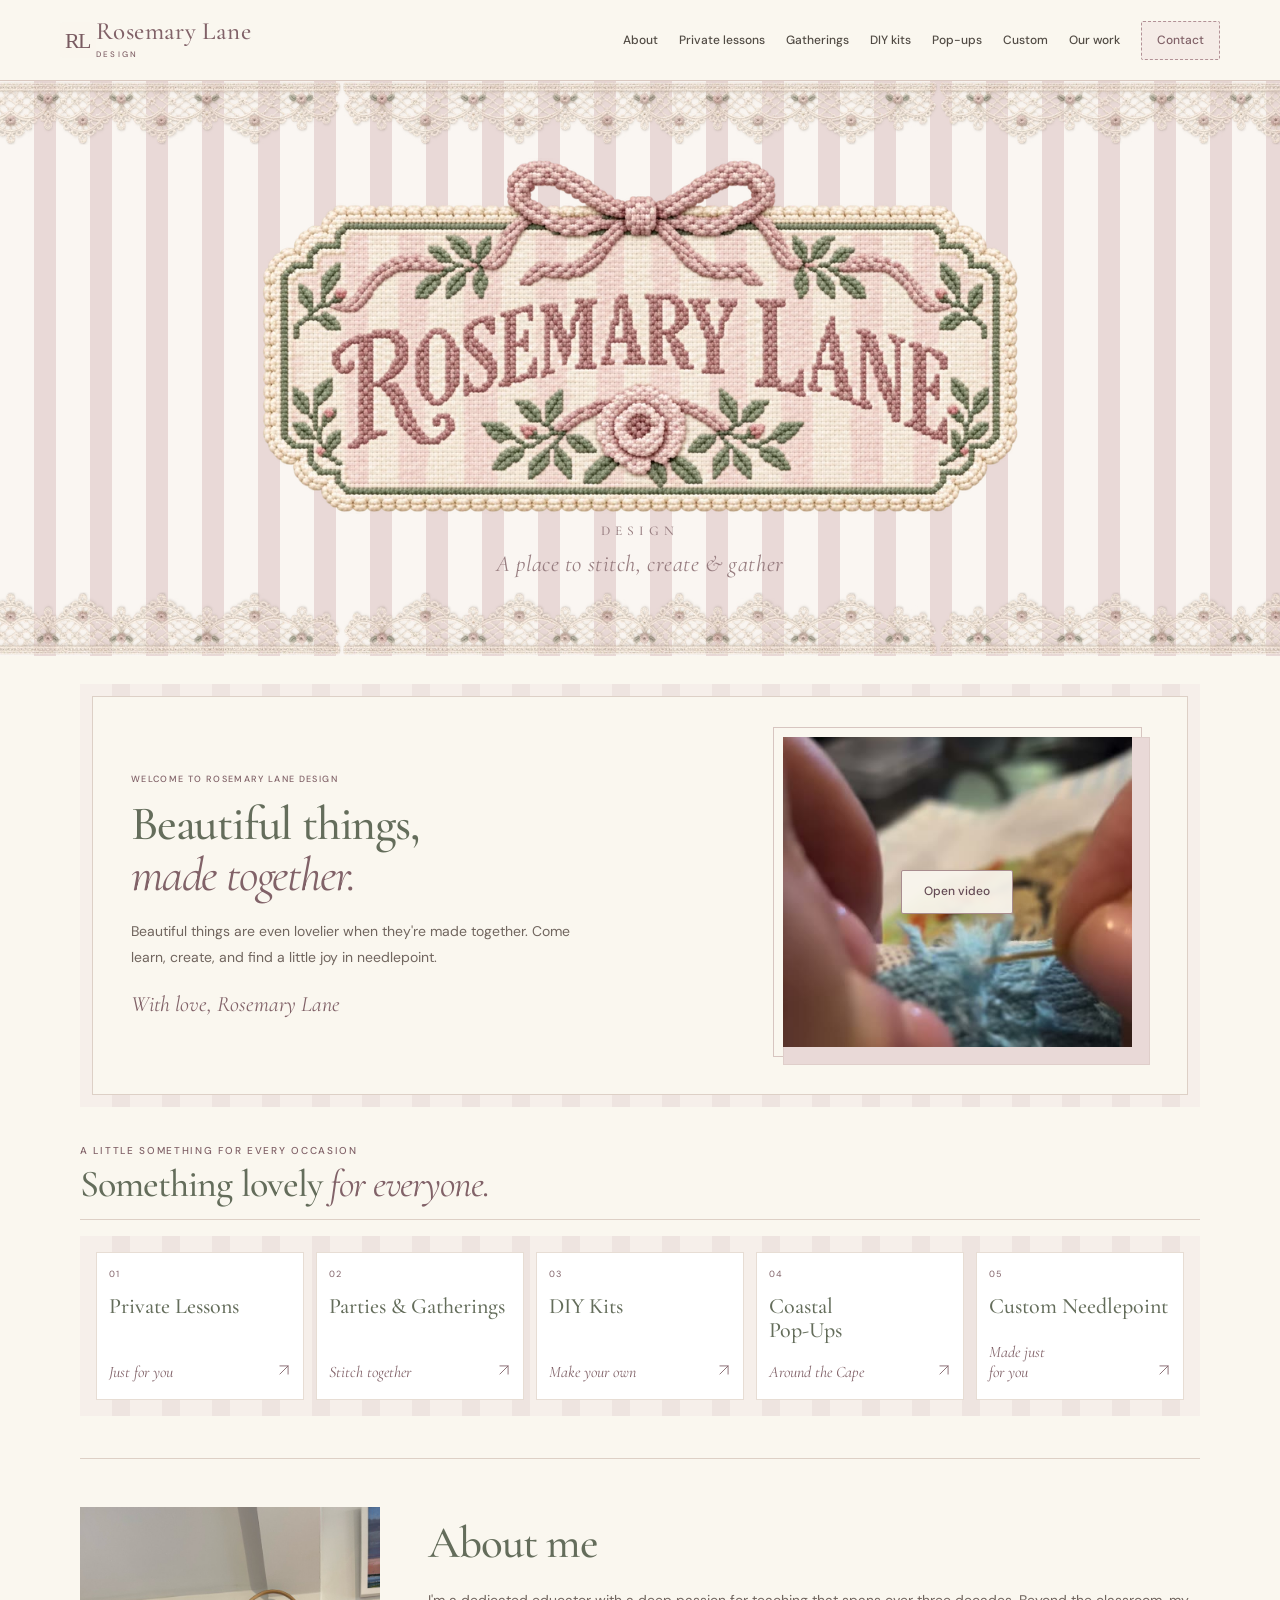
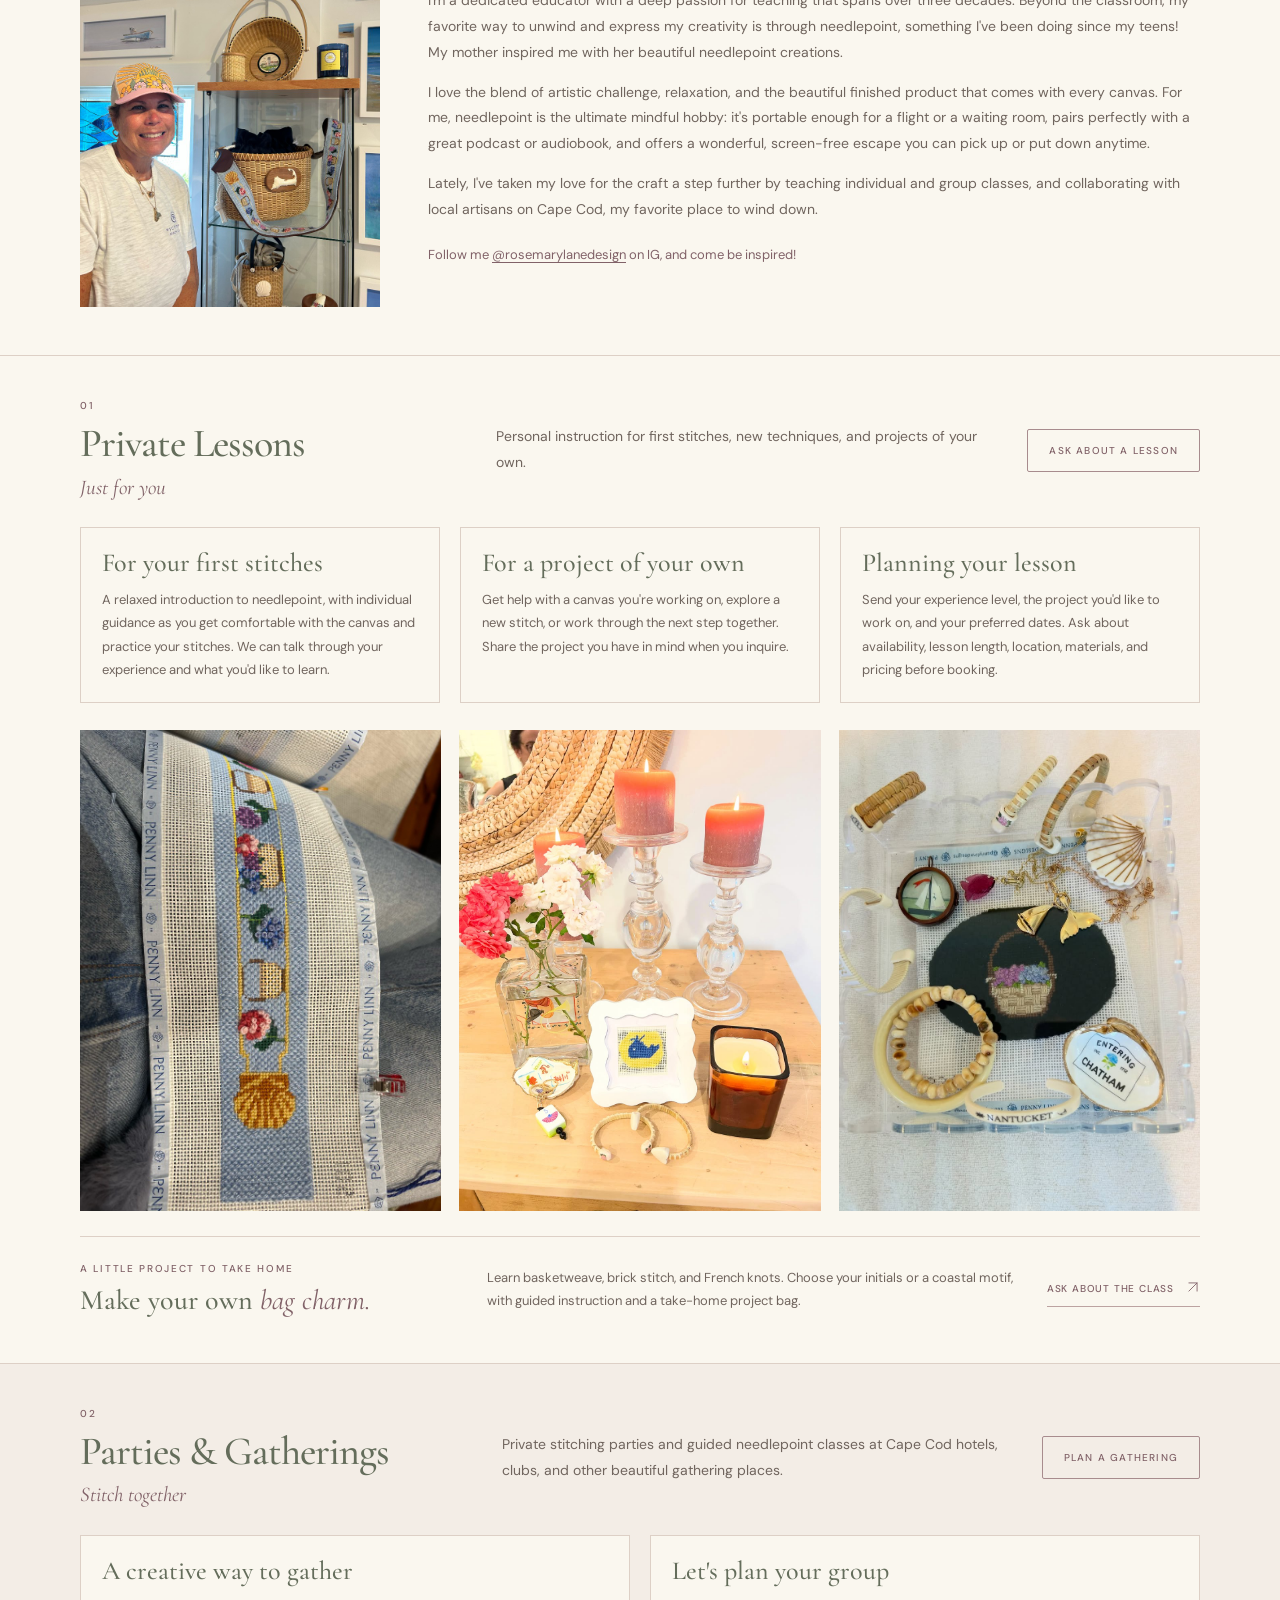
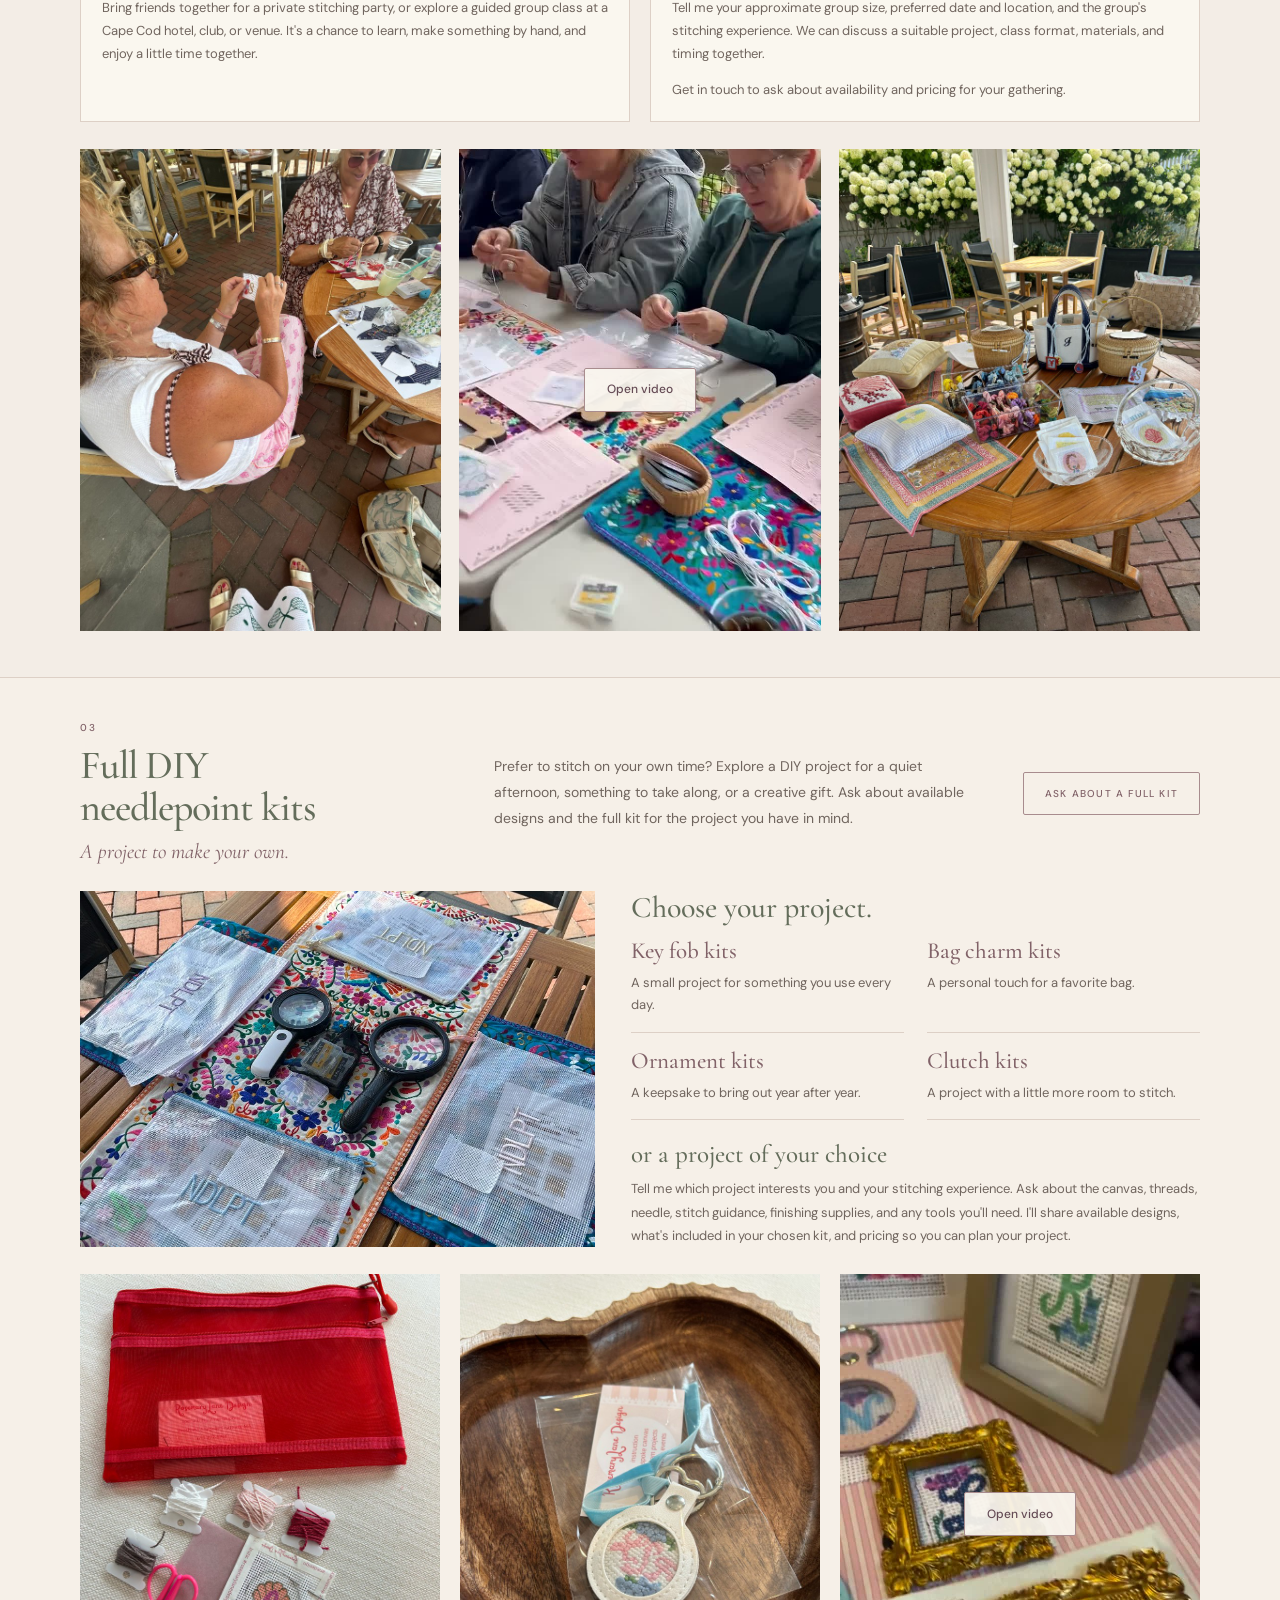
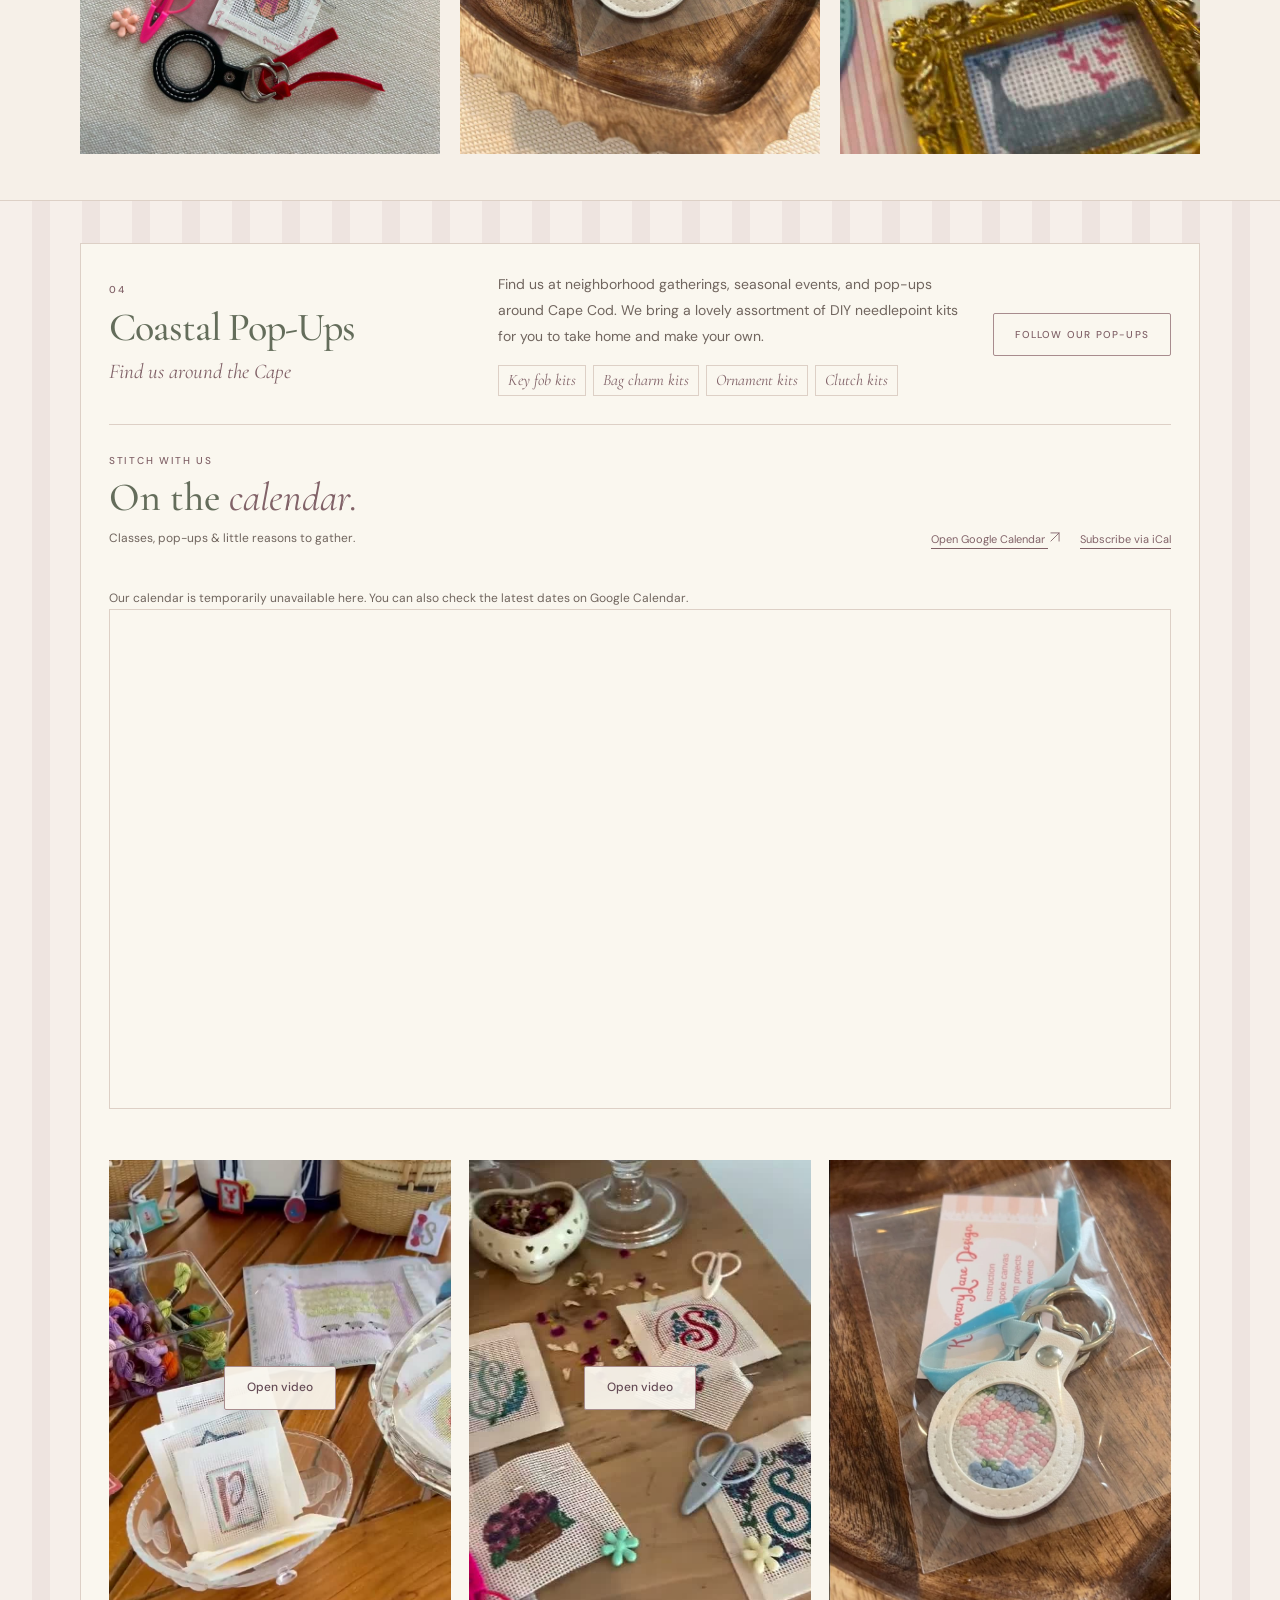
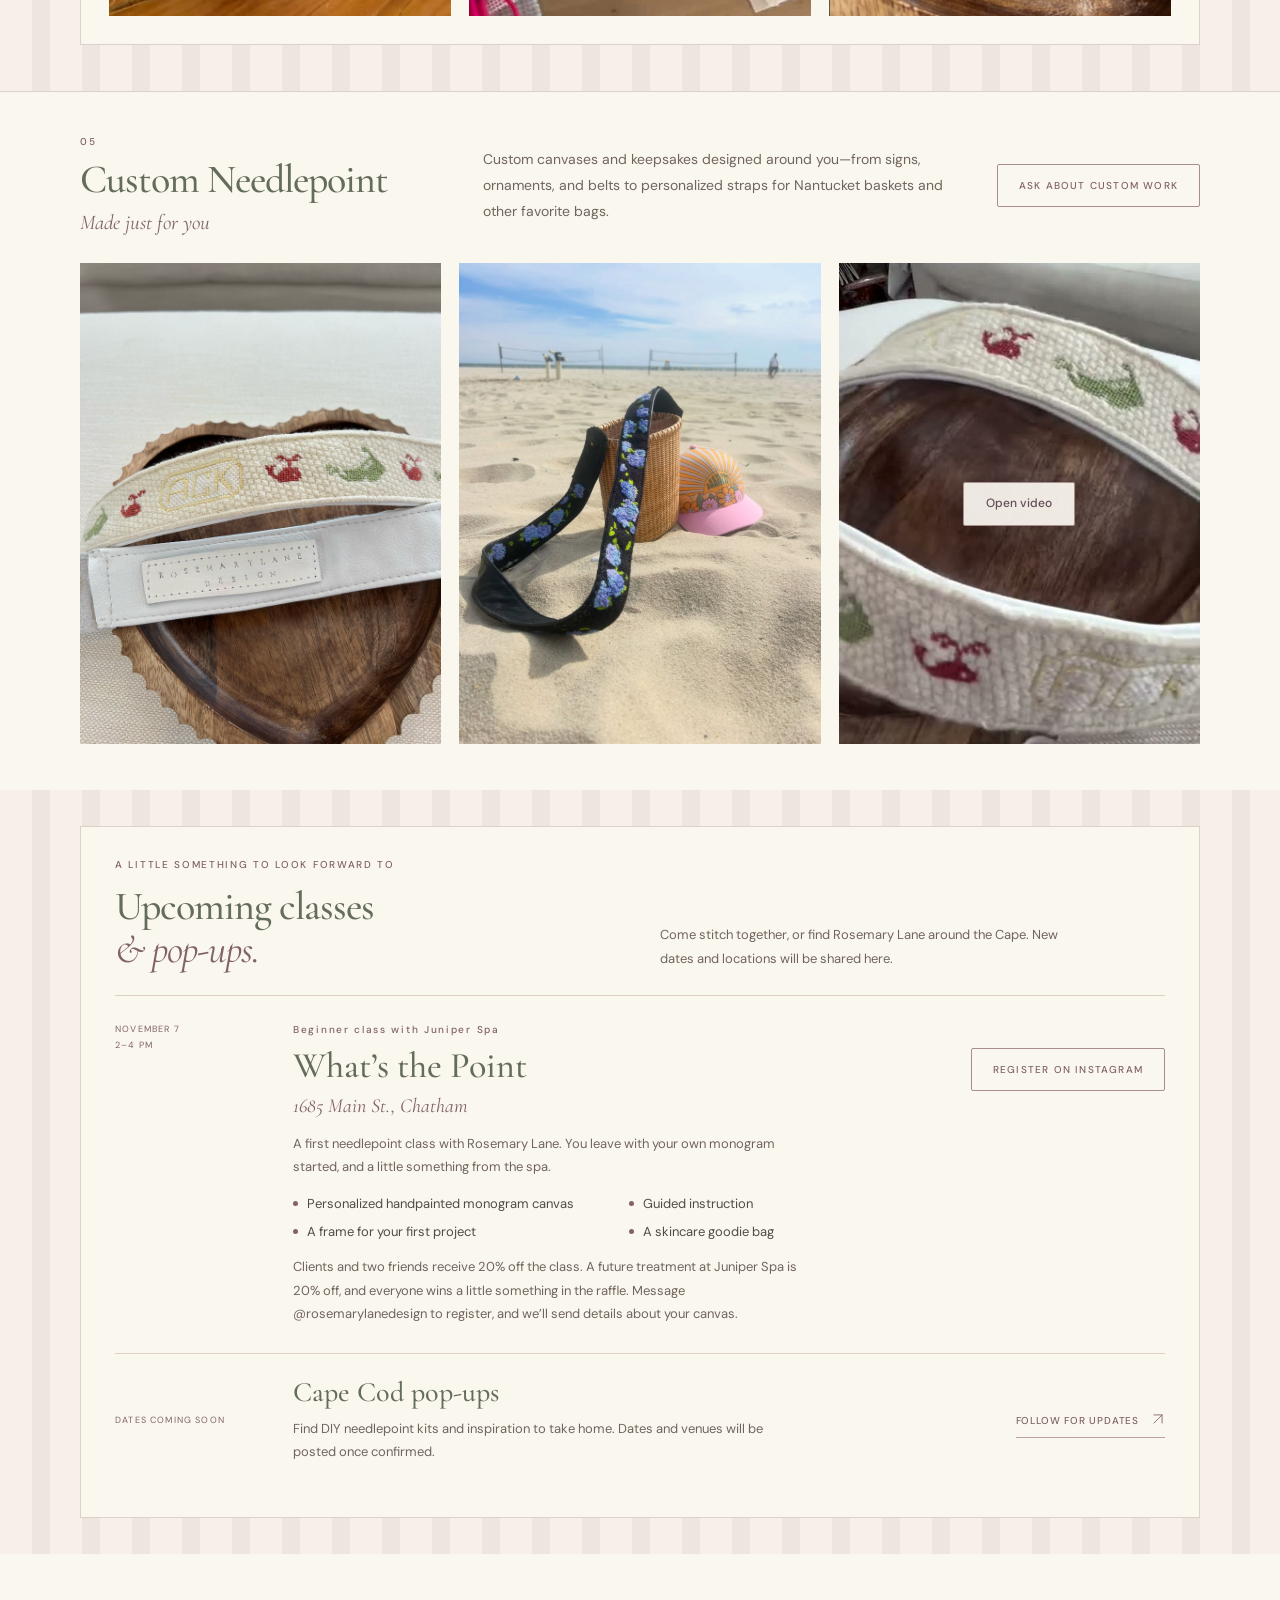
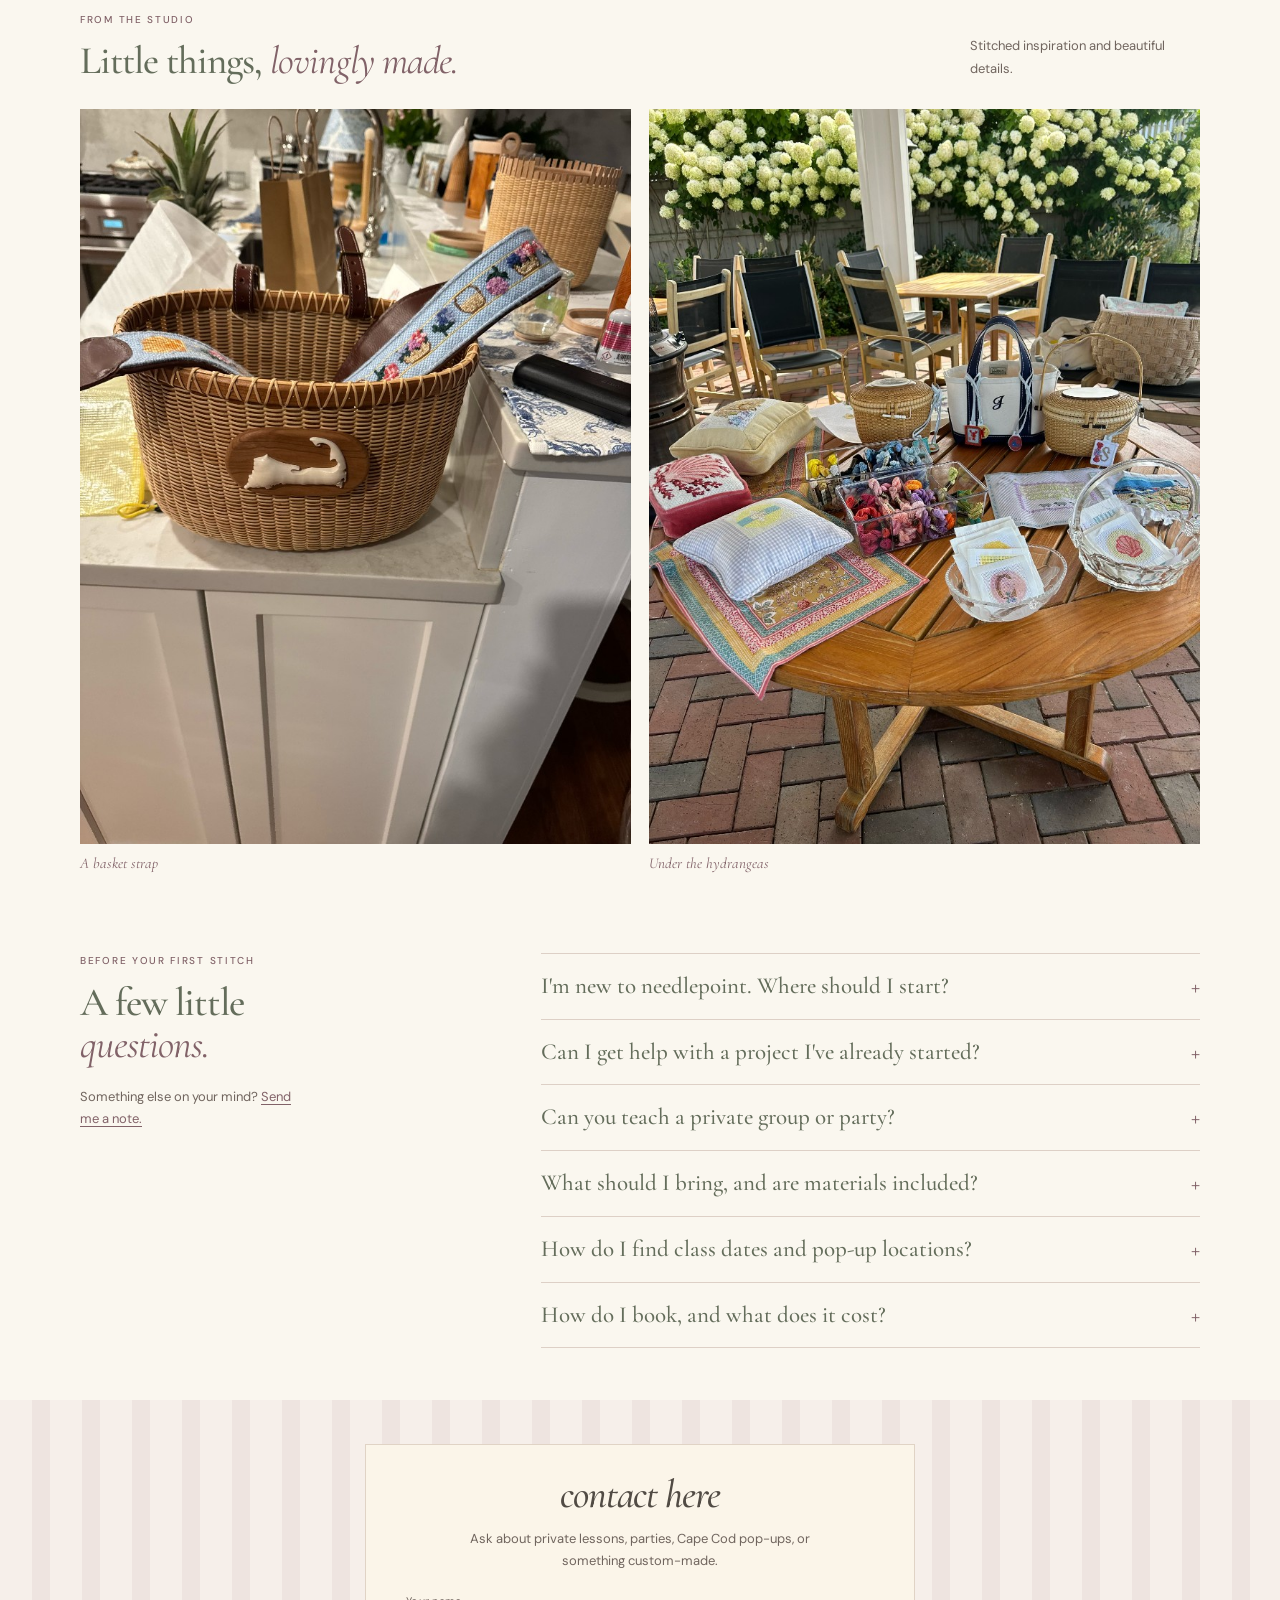
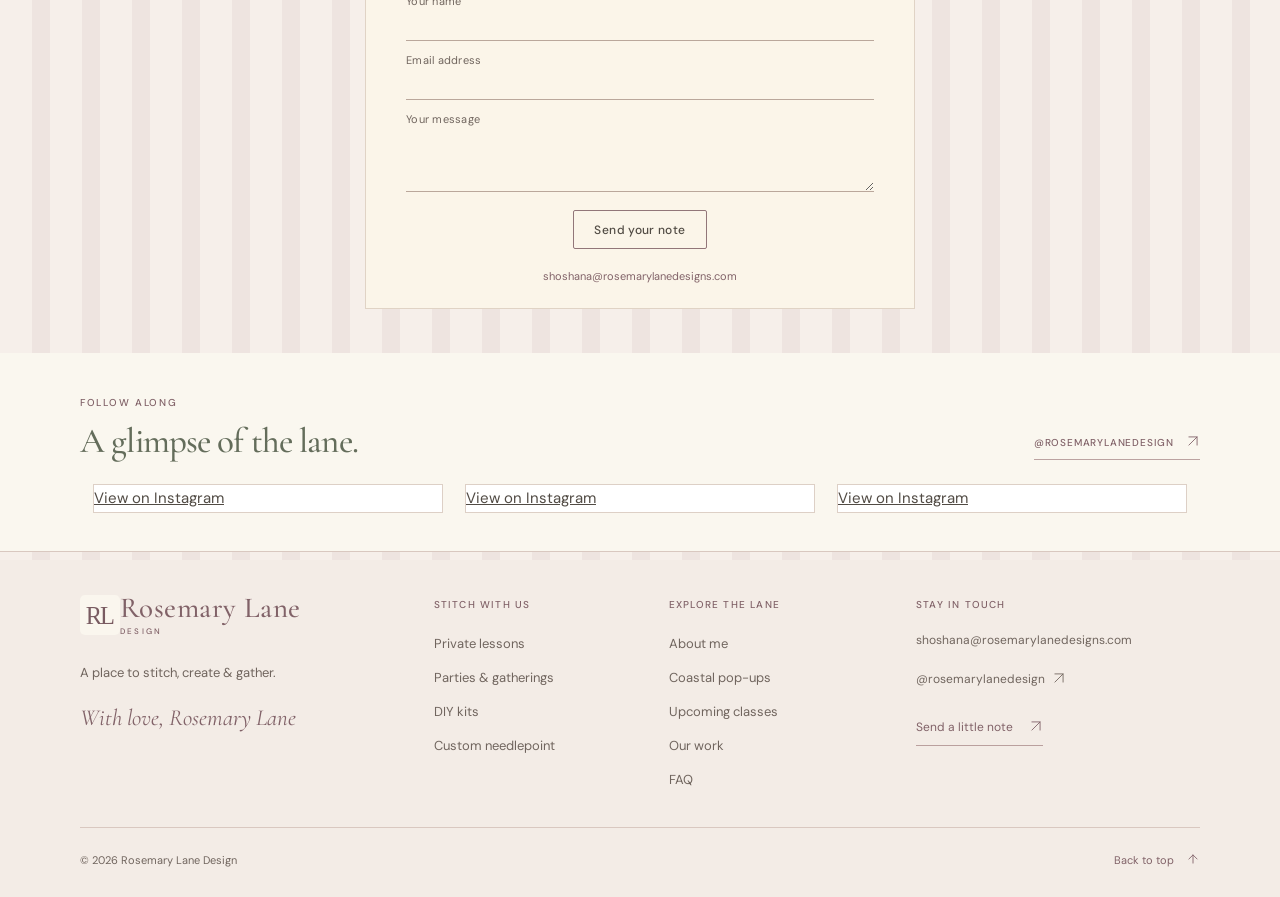
==== commit a189975e: "Render site and calendar arrows as monochrome SVG icons on mobile" ====
--- a/index.html
+++ b/index.html
@@ -12,7 +12,7 @@
 <link rel="preconnect" href="https://fonts.googleapis.com">
 <link rel="preconnect" href="https://fonts.gstatic.com" crossorigin>
 <link href="https://fonts.googleapis.com/css2?family=Cormorant+Garamond:ital,wght@0,400;0,500;0,600;1,400;1,500&family=DM+Sans:wght@400;500;600&display=swap" rel="stylesheet">
-<link rel="stylesheet" href="assets/atelier-refinement.css?v=mobile-polish-1">
+<link rel="stylesheet" href="assets/atelier-refinement.css?v=arrow-icons-1">
 <link rel="stylesheet" href="assets/mobile-media.css?v=4">
 <link rel="stylesheet" href="assets/calendar.css?v=1">
 </head>
@@ -51,11 +51,11 @@
  <div class="services-paper">
   <div class="section-heading compact-heading"><span class="eyebrow">A LITTLE SOMETHING FOR EVERY OCCASION</span><h2 id="services-title">Something lovely <em>for everyone.</em></h2></div>
   <div class="service-grid">
-  <a class="service" href="#lessons"><span class="service-copy"><span class="service-index">01</span><h3>Private Lessons</h3><p>Just for you</p><span class="service-arrow" aria-hidden="true">↗</span></span></a>
-  <a class="service" href="#gatherings"><span class="service-copy"><span class="service-index">02</span><h3>Parties &amp; Gatherings</h3><p>Stitch together</p><span class="service-arrow" aria-hidden="true">↗</span></span></a>
-  <a class="service" href="#kits"><span class="service-copy"><span class="service-index">03</span><h3>DIY Kits</h3><p>Make your own</p><span class="service-arrow" aria-hidden="true">↗</span></span></a>
-  <a class="service" href="#popups"><span class="service-copy"><span class="service-index">04</span><h3>Coastal<span class="break"> </span>Pop-Ups</h3><p>Around the Cape</p><span class="service-arrow" aria-hidden="true">↗</span></span></a>
-  <a class="service" href="#custom"><span class="service-copy"><span class="service-index">05</span><h3>Custom Needlepoint</h3><p>Made just<span class="break"> </span>for you</p><span class="service-arrow" aria-hidden="true">↗</span></span></a>
+  <a class="service" href="#lessons"><span class="service-copy"><span class="service-index">01</span><h3>Private Lessons</h3><p>Just for you</p><span class="service-arrow" aria-hidden="true"><svg class="arrow-icon" xmlns="http://www.w3.org/2000/svg" width="14" height="14" viewBox="0 0 24 24" fill="none" stroke="currentColor" stroke-width="1.5" stroke-linecap="round" stroke-linejoin="round" aria-hidden="true" focusable="false"><path d="M5 19 19 5M5 5h14v14"/></svg></span></span></a>
+  <a class="service" href="#gatherings"><span class="service-copy"><span class="service-index">02</span><h3>Parties &amp; Gatherings</h3><p>Stitch together</p><span class="service-arrow" aria-hidden="true"><svg class="arrow-icon" xmlns="http://www.w3.org/2000/svg" width="14" height="14" viewBox="0 0 24 24" fill="none" stroke="currentColor" stroke-width="1.5" stroke-linecap="round" stroke-linejoin="round" aria-hidden="true" focusable="false"><path d="M5 19 19 5M5 5h14v14"/></svg></span></span></a>
+  <a class="service" href="#kits"><span class="service-copy"><span class="service-index">03</span><h3>DIY Kits</h3><p>Make your own</p><span class="service-arrow" aria-hidden="true"><svg class="arrow-icon" xmlns="http://www.w3.org/2000/svg" width="14" height="14" viewBox="0 0 24 24" fill="none" stroke="currentColor" stroke-width="1.5" stroke-linecap="round" stroke-linejoin="round" aria-hidden="true" focusable="false"><path d="M5 19 19 5M5 5h14v14"/></svg></span></span></a>
+  <a class="service" href="#popups"><span class="service-copy"><span class="service-index">04</span><h3>Coastal<span class="break"> </span>Pop-Ups</h3><p>Around the Cape</p><span class="service-arrow" aria-hidden="true"><svg class="arrow-icon" xmlns="http://www.w3.org/2000/svg" width="14" height="14" viewBox="0 0 24 24" fill="none" stroke="currentColor" stroke-width="1.5" stroke-linecap="round" stroke-linejoin="round" aria-hidden="true" focusable="false"><path d="M5 19 19 5M5 5h14v14"/></svg></span></span></a>
+  <a class="service" href="#custom"><span class="service-copy"><span class="service-index">05</span><h3>Custom Needlepoint</h3><p>Made just<span class="break"> </span>for you</p><span class="service-arrow" aria-hidden="true"><svg class="arrow-icon" xmlns="http://www.w3.org/2000/svg" width="14" height="14" viewBox="0 0 24 24" fill="none" stroke="currentColor" stroke-width="1.5" stroke-linecap="round" stroke-linejoin="round" aria-hidden="true" focusable="false"><path d="M5 19 19 5M5 5h14v14"/></svg></span></span></a>
   </div>
  </div>
 </nav>
@@ -90,7 +90,7 @@
    <figure><img data-photo-slot="lessons-photo-2" src="photos/lessons-student.jpg" alt="A student's first needlepoint, a whale stitched and framed" width="1080" height="1440" decoding="async" style="object-position:center 62%"></figure>
    <figure><img data-photo-slot="lessons-photo-3" src="photos/lessons-hydrangea.jpg" alt="A finished hydrangea basket canvas arranged with summer jewelry" width="1080" height="1182" decoding="async" style="object-position:center"></figure>
   </div>
-  <aside class="class-note" aria-labelledby="coastal-class-heading"><div><span class="eyebrow">A LITTLE PROJECT TO TAKE HOME</span><h3 id="coastal-class-heading">Make your own <em>bag charm.</em></h3></div><p>Learn basketweave, brick stitch, and French knots. Choose your initials or a coastal motif, with guided instruction and a take-home project bag.</p><a class="text-link" href="mailto:shoshana@rosemarylanedesigns.com?subject=Needlepoint%20class%20inquiry">Ask about the class <span aria-hidden="true">↗</span></a></aside>
+  <aside class="class-note" aria-labelledby="coastal-class-heading"><div><span class="eyebrow">A LITTLE PROJECT TO TAKE HOME</span><h3 id="coastal-class-heading">Make your own <em>bag charm.</em></h3></div><p>Learn basketweave, brick stitch, and French knots. Choose your initials or a coastal motif, with guided instruction and a take-home project bag.</p><a class="text-link" href="mailto:shoshana@rosemarylanedesigns.com?subject=Needlepoint%20class%20inquiry">Ask about the class <span aria-hidden="true"><svg class="arrow-icon" xmlns="http://www.w3.org/2000/svg" width="14" height="14" viewBox="0 0 24 24" fill="none" stroke="currentColor" stroke-width="1.5" stroke-linecap="round" stroke-linejoin="round" aria-hidden="true" focusable="false"><path d="M5 19 19 5M5 5h14v14"/></svg></span></a></aside>
  </div>
 </section>
 <section class="offering-section offering-gatherings" id="gatherings" aria-labelledby="gatherings-title">
@@ -139,14 +139,14 @@
   <section class="rl-calendar" id="popup-calendar" aria-labelledby="popup-calendar-title">
    <header class="rl-calendar__intro">
     <div><span class="eyebrow">STITCH WITH US</span><h3 id="popup-calendar-title">On the <em>calendar.</em></h3><p>Classes, pop-ups &amp; little reasons to gather.</p></div>
-    <div class="rl-calendar__links"><a href="https://calendar.google.com/calendar/embed?src=lovemsg69%40gmail.com&amp;ctz=America%2FNew_York" target="_blank" rel="noopener noreferrer">Open Google Calendar ↗</a><a href="https://calendar.google.com/calendar/ical/lovemsg69%40gmail.com/public/basic.ics">Subscribe via iCal</a></div>
+    <div class="rl-calendar__links"><a href="https://calendar.google.com/calendar/embed?src=lovemsg69%40gmail.com&amp;ctz=America%2FNew_York" target="_blank" rel="noopener noreferrer">Open Google Calendar <svg class="arrow-icon" xmlns="http://www.w3.org/2000/svg" width="14" height="14" viewBox="0 0 24 24" fill="none" stroke="currentColor" stroke-width="1.5" stroke-linecap="round" stroke-linejoin="round" aria-hidden="true" focusable="false"><path d="M5 19 19 5M5 5h14v14"/></svg></a><a href="https://calendar.google.com/calendar/ical/lovemsg69%40gmail.com/public/basic.ics">Subscribe via iCal</a></div>
    </header>
    <div class="rl-calendar__status" data-calendar="status" role="status"><p>Loading upcoming gatherings…</p></div>
    <noscript><p>View our dates on <a href="https://calendar.google.com/calendar/embed?src=lovemsg69%40gmail.com&amp;ctz=America%2FNew_York">Google Calendar</a>.</p><style>#popup-calendar [data-calendar="status"]{display:none}</style></noscript>
    <div data-calendar="content" hidden>
     <div class="rl-calendar__toolbar">
      <h4 data-calendar="month" aria-live="polite" aria-atomic="true"></h4>
-     <div class="rl-calendar__nav" aria-label="Calendar navigation"><button type="button" class="rl-calendar__arrow" data-calendar="previous" aria-label="Previous month">‹</button><button type="button" data-calendar="today">Today</button><button type="button" class="rl-calendar__arrow" data-calendar="next" aria-label="Next month">›</button></div>
+     <div class="rl-calendar__nav" aria-label="Calendar navigation"><button type="button" class="rl-calendar__arrow" data-calendar="previous" aria-label="Previous month"><svg class="arrow-icon" xmlns="http://www.w3.org/2000/svg" width="18" height="18" viewBox="0 0 24 24" fill="none" stroke="currentColor" stroke-width="1.5" stroke-linecap="round" stroke-linejoin="round" aria-hidden="true" focusable="false"><path d="m15 5-7 7 7 7"/></svg></button><button type="button" data-calendar="today">Today</button><button type="button" class="rl-calendar__arrow" data-calendar="next" aria-label="Next month"><svg class="arrow-icon" xmlns="http://www.w3.org/2000/svg" width="18" height="18" viewBox="0 0 24 24" fill="none" stroke="currentColor" stroke-width="1.5" stroke-linecap="round" stroke-linejoin="round" aria-hidden="true" focusable="false"><path d="m9 5 7 7-7 7"/></svg></button></div>
     </div>
     <div class="rl-calendar__body">
      <div class="rl-calendar__month">
@@ -203,7 +203,7 @@
     </div>
     <div class="event-aside"><a class="button" href="https://www.instagram.com/rosemarylanedesign/" target="_blank" rel="noopener noreferrer">Register on Instagram</a></div>
    </article>
-   <article class="event-row"><p class="event-status">DATES COMING SOON</p><div><h3>Cape Cod pop-ups</h3><p>Find DIY needlepoint kits and inspiration to take home. Dates and venues will be posted once confirmed.</p></div><a class="text-link" href="https://www.instagram.com/rosemarylanedesign/" target="_blank" rel="noopener noreferrer">Follow for updates <span aria-hidden="true">↗</span></a></article>
+   <article class="event-row"><p class="event-status">DATES COMING SOON</p><div><h3>Cape Cod pop-ups</h3><p>Find DIY needlepoint kits and inspiration to take home. Dates and venues will be posted once confirmed.</p></div><a class="text-link" href="https://www.instagram.com/rosemarylanedesign/" target="_blank" rel="noopener noreferrer">Follow for updates <span aria-hidden="true"><svg class="arrow-icon" xmlns="http://www.w3.org/2000/svg" width="14" height="14" viewBox="0 0 24 24" fill="none" stroke="currentColor" stroke-width="1.5" stroke-linecap="round" stroke-linejoin="round" aria-hidden="true" focusable="false"><path d="M5 19 19 5M5 5h14v14"/></svg></span></a></article>
   </div>
  </div>
 </section>
@@ -234,7 +234,7 @@
   <input type="hidden" name="subject" value="Inquiry"><button class="button" type="submit">Send your note</button>
  </form><p class="contact-email"><a href="mailto:shoshana@rosemarylanedesigns.com">shoshana@rosemarylanedesigns.com</a></p></div>
 </section>
-<section class="instagram content-width" id="instagram" aria-labelledby="instagram-title"><div class="section-heading instagram-heading"><div><span class="eyebrow">FOLLOW ALONG</span><h2 id="instagram-title">A glimpse of the lane.</h2></div><a class="text-link" href="https://www.instagram.com/rosemarylanedesign/" target="_blank" rel="noopener noreferrer">@rosemarylanedesign <span aria-hidden="true">↗</span></a></div><div class="instagram-grid" id="instagram-grid"></div></section>
+<section class="instagram content-width" id="instagram" aria-labelledby="instagram-title"><div class="section-heading instagram-heading"><div><span class="eyebrow">FOLLOW ALONG</span><h2 id="instagram-title">A glimpse of the lane.</h2></div><a class="text-link" href="https://www.instagram.com/rosemarylanedesign/" target="_blank" rel="noopener noreferrer">@rosemarylanedesign <span aria-hidden="true"><svg class="arrow-icon" xmlns="http://www.w3.org/2000/svg" width="14" height="14" viewBox="0 0 24 24" fill="none" stroke="currentColor" stroke-width="1.5" stroke-linecap="round" stroke-linejoin="round" aria-hidden="true" focusable="false"><path d="M5 19 19 5M5 5h14v14"/></svg></span></a></div><div class="instagram-grid" id="instagram-grid"></div></section>
 </main>
 <footer class="site-footer">
  <div class="footer-inner content-width">
@@ -245,12 +245,12 @@
   </div>
   <nav class="footer-nav" aria-label="Needlepoint services"><h2 class="footer-label">Stitch with us</h2><a href="#lessons">Private lessons</a><a href="#gatherings">Parties &amp; gatherings</a><a href="#kits">DIY kits</a><a href="#custom">Custom needlepoint</a></nav>
   <nav class="footer-nav" aria-label="Explore Rosemary Lane"><h2 class="footer-label">Explore the lane</h2><a href="#about">About me</a><a href="#popups">Coastal pop-ups</a><a href="#upcoming">Upcoming classes</a><a href="#gallery">Our work</a><a href="#faq">FAQ</a></nav>
-  <div class="footer-contact"><h2 class="footer-label">Stay in touch</h2><a class="footer-email" href="mailto:shoshana@rosemarylanedesigns.com">shoshana@rosemarylanedesigns.com</a><a class="footer-instagram" href="https://www.instagram.com/rosemarylanedesign/" target="_blank" rel="noopener noreferrer">@rosemarylanedesign <span aria-hidden="true">↗</span></a><a class="footer-note-link" href="#contact">Send a little note <span aria-hidden="true">↗</span></a></div>
-  <div class="footer-bottom"><small>© <span id="year"></span> Rosemary Lane Design</small><a href="#top">Back to top <span aria-hidden="true">↑</span></a></div>
+  <div class="footer-contact"><h2 class="footer-label">Stay in touch</h2><a class="footer-email" href="mailto:shoshana@rosemarylanedesigns.com">shoshana@rosemarylanedesigns.com</a><a class="footer-instagram" href="https://www.instagram.com/rosemarylanedesign/" target="_blank" rel="noopener noreferrer">@rosemarylanedesign <span aria-hidden="true"><svg class="arrow-icon" xmlns="http://www.w3.org/2000/svg" width="14" height="14" viewBox="0 0 24 24" fill="none" stroke="currentColor" stroke-width="1.5" stroke-linecap="round" stroke-linejoin="round" aria-hidden="true" focusable="false"><path d="M5 19 19 5M5 5h14v14"/></svg></span></a><a class="footer-note-link" href="#contact">Send a little note <span aria-hidden="true"><svg class="arrow-icon" xmlns="http://www.w3.org/2000/svg" width="14" height="14" viewBox="0 0 24 24" fill="none" stroke="currentColor" stroke-width="1.5" stroke-linecap="round" stroke-linejoin="round" aria-hidden="true" focusable="false"><path d="M5 19 19 5M5 5h14v14"/></svg></span></a></div>
+  <div class="footer-bottom"><small>© <span id="year"></span> Rosemary Lane Design</small><a href="#top">Back to top <span aria-hidden="true"><svg class="arrow-icon" xmlns="http://www.w3.org/2000/svg" width="14" height="14" viewBox="0 0 24 24" fill="none" stroke="currentColor" stroke-width="1.5" stroke-linecap="round" stroke-linejoin="round" aria-hidden="true" focusable="false"><path d="M12 19V5m-7 7 7-7 7 7"/></svg></span></a></div>
  </div>
 </footer>
 <script src="assets/mobile-media.js?v=3"></script>
-<script src="assets/calendar.js?v=1" defer></script>
+<script src="assets/calendar.js?v=2" defer></script>
 <script>
 const menu=document.getElementById('menu'),links=document.getElementById('navlinks'),header=document.getElementById('site-header');
 const closeMenu=(restoreFocus=false)=>{links.classList.remove('open');menu.setAttribute('aria-expanded','false');menu.setAttribute('aria-label','Open navigation');menu.textContent='Menu';if(restoreFocus)menu.focus()};
--- a/assets/atelier-refinement.css
+++ b/assets/atelier-refinement.css
@@ -586,3 +586,7 @@
  .service p{grid-area:note;margin:0;padding:0;font-size:16px}
  .service-arrow{position:static;grid-area:arrow;align-self:center}
 }
+
+
+/* SVG arrows keep the same monochrome shape on iOS, without emoji fonts. */
+.arrow-icon{display:inline-block;vertical-align:-.15em;flex-shrink:0;pointer-events:none}
--- a/assets/calendar.css
+++ b/assets/calendar.css
@@ -6,9 +6,9 @@
 .rl-calendar__intro p{font-size:12px;color:var(--muted);margin-top:9px}
 .rl-calendar__links{display:flex;gap:18px;flex-wrap:wrap;align-items:center}
 .rl-calendar__links a{font-size:11px;color:var(--rose);text-underline-offset:5px}
-.rl-calendar__toolbar{display:flex;align-items:center;justify-content:space-between;gap:12px;padding:16px 20px;border:1px solid var(--line);background:#f4eee7}
+.rl-calendar__toolbar{display:flex;flex-wrap:wrap;align-items:center;justify-content:space-between;gap:12px;padding:16px 20px;border:1px solid var(--line);background:#f4eee7}
 .rl-calendar__toolbar h4{margin:0;color:var(--sage);font:500 28px/1.1 "Cormorant Garamond",Georgia,serif}
-.rl-calendar__nav{display:flex;align-items:center;gap:6px}
+.rl-calendar__nav{flex-shrink:0;display:flex;align-items:center;gap:6px}
 .rl-calendar__nav button,.rl-calendar__reset{border:1px solid transparent;background:transparent;color:var(--rose);min-width:42px;min-height:42px;border-radius:2px;padding:6px 10px;font-size:12px}
 .rl-calendar__nav .rl-calendar__arrow{font-size:23px;line-height:1}
 .rl-calendar__nav button:hover,.rl-calendar__reset:hover{background:#eaded6;border-color:#cbb9ae}
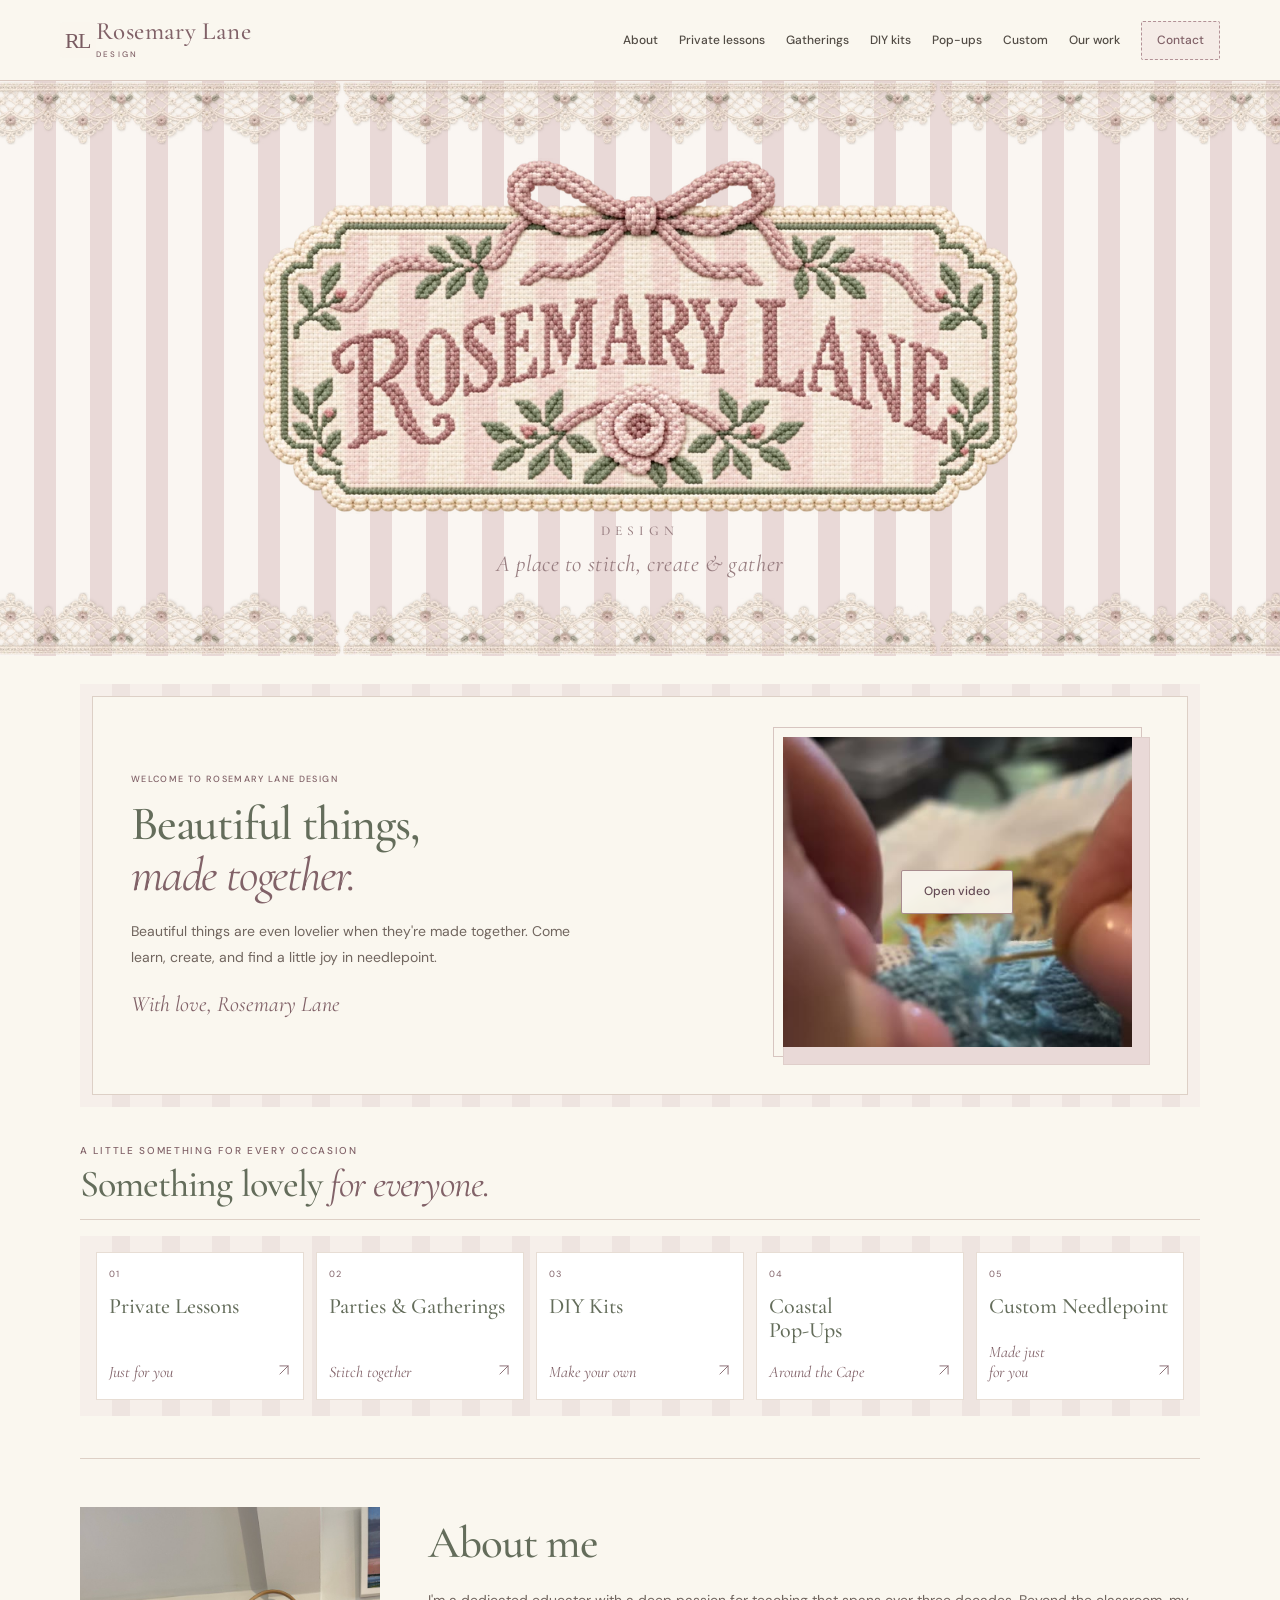
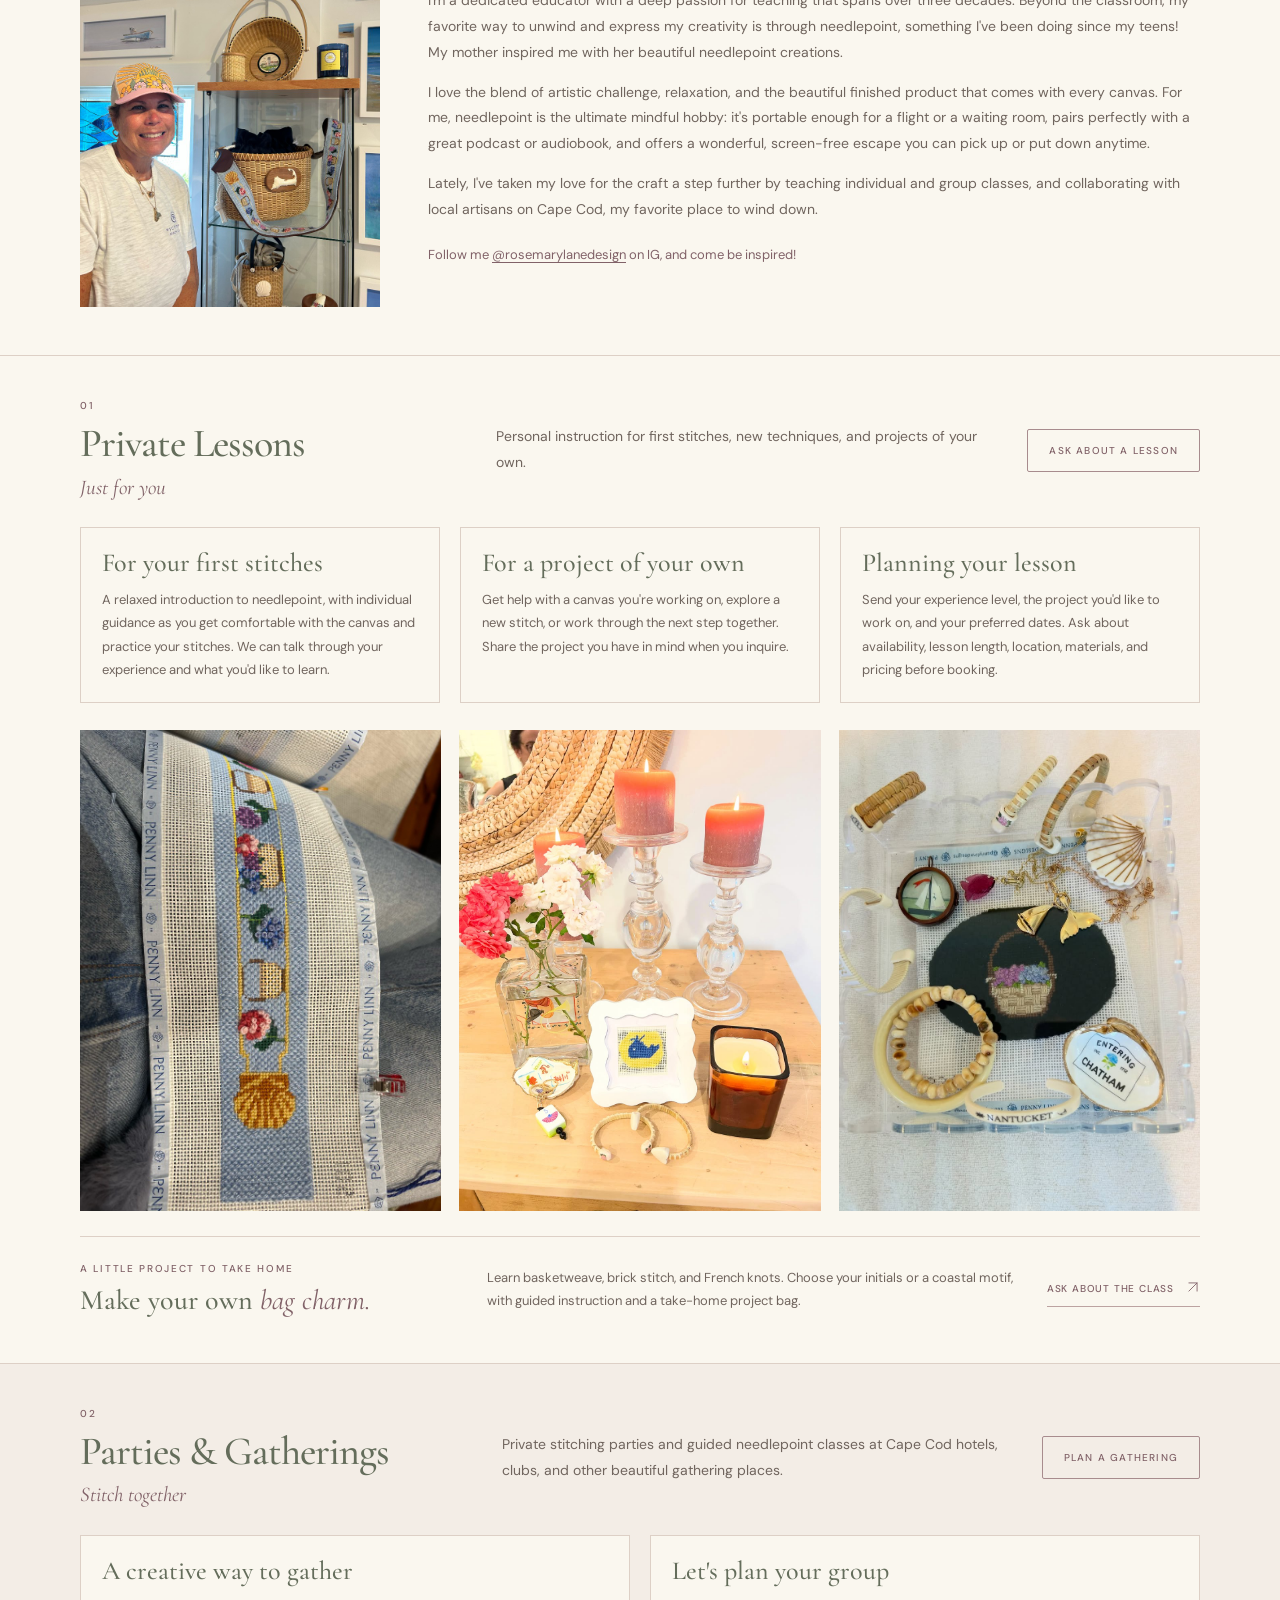
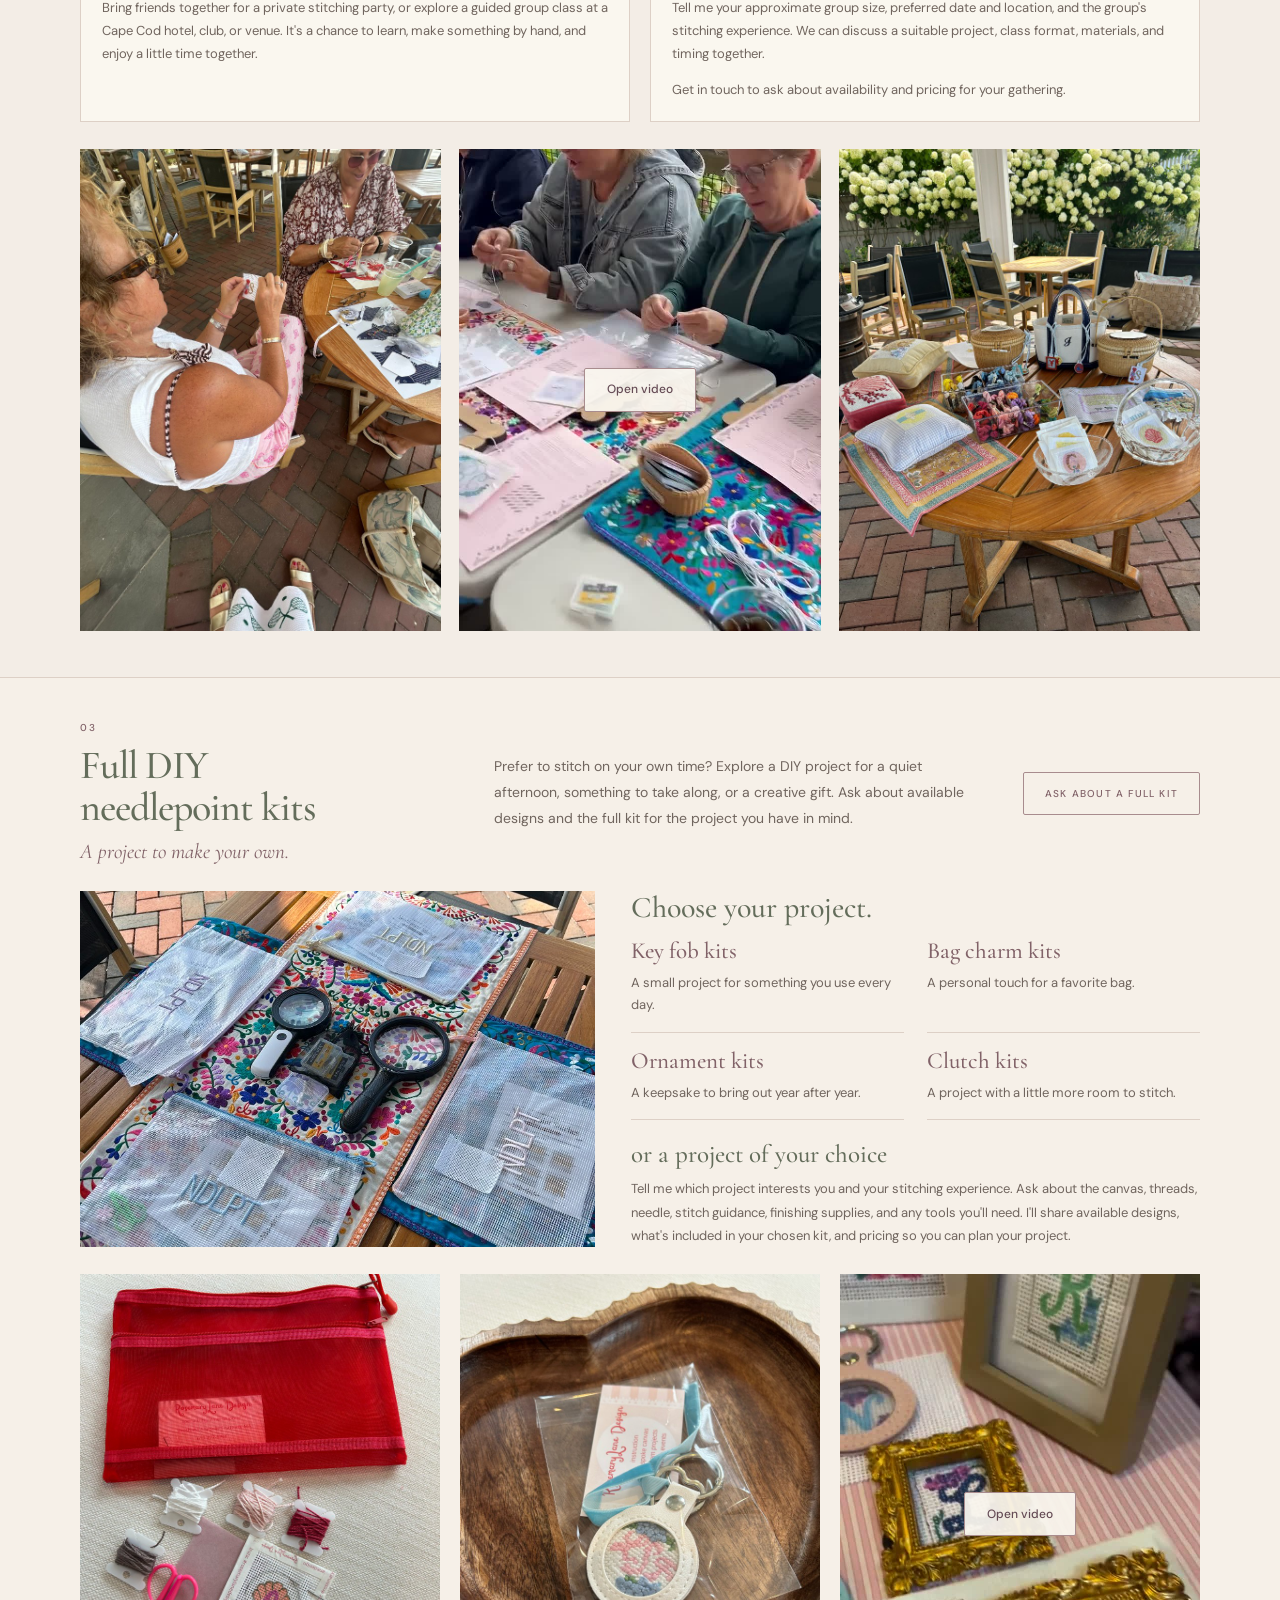
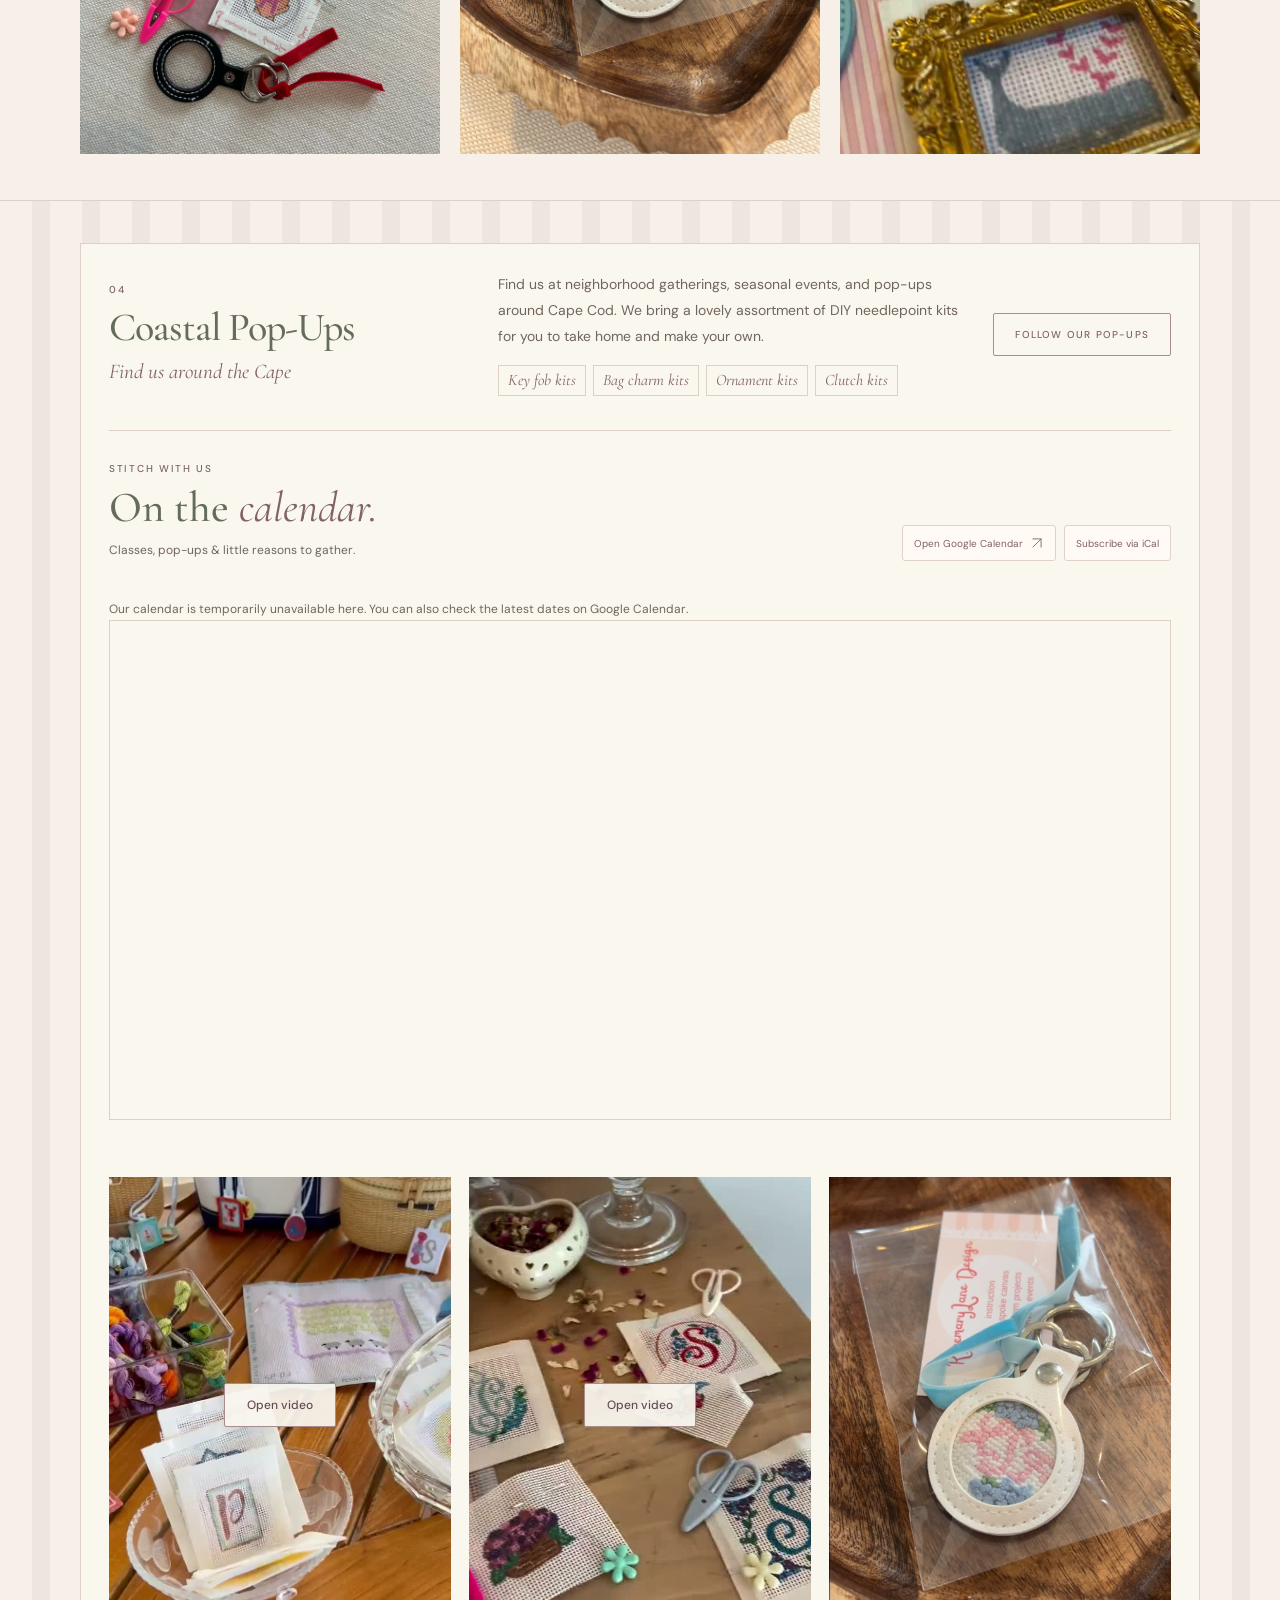
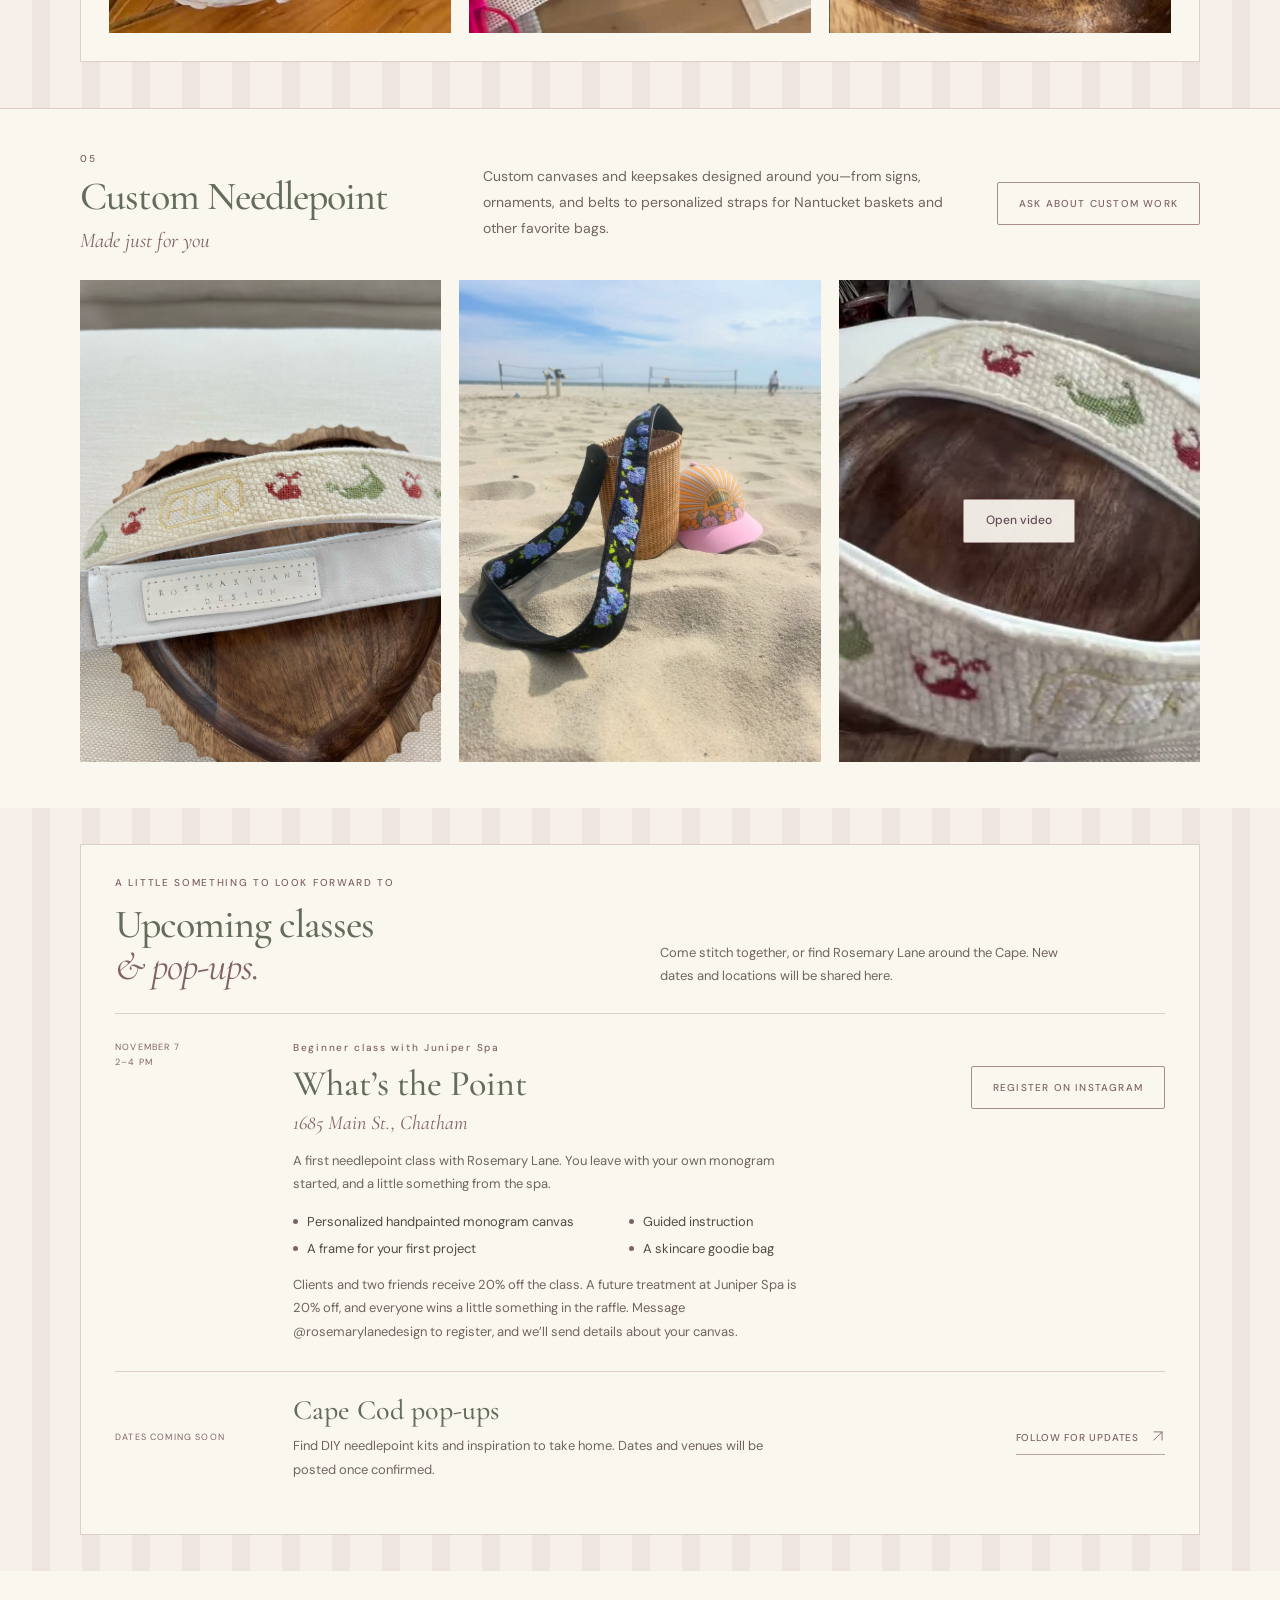
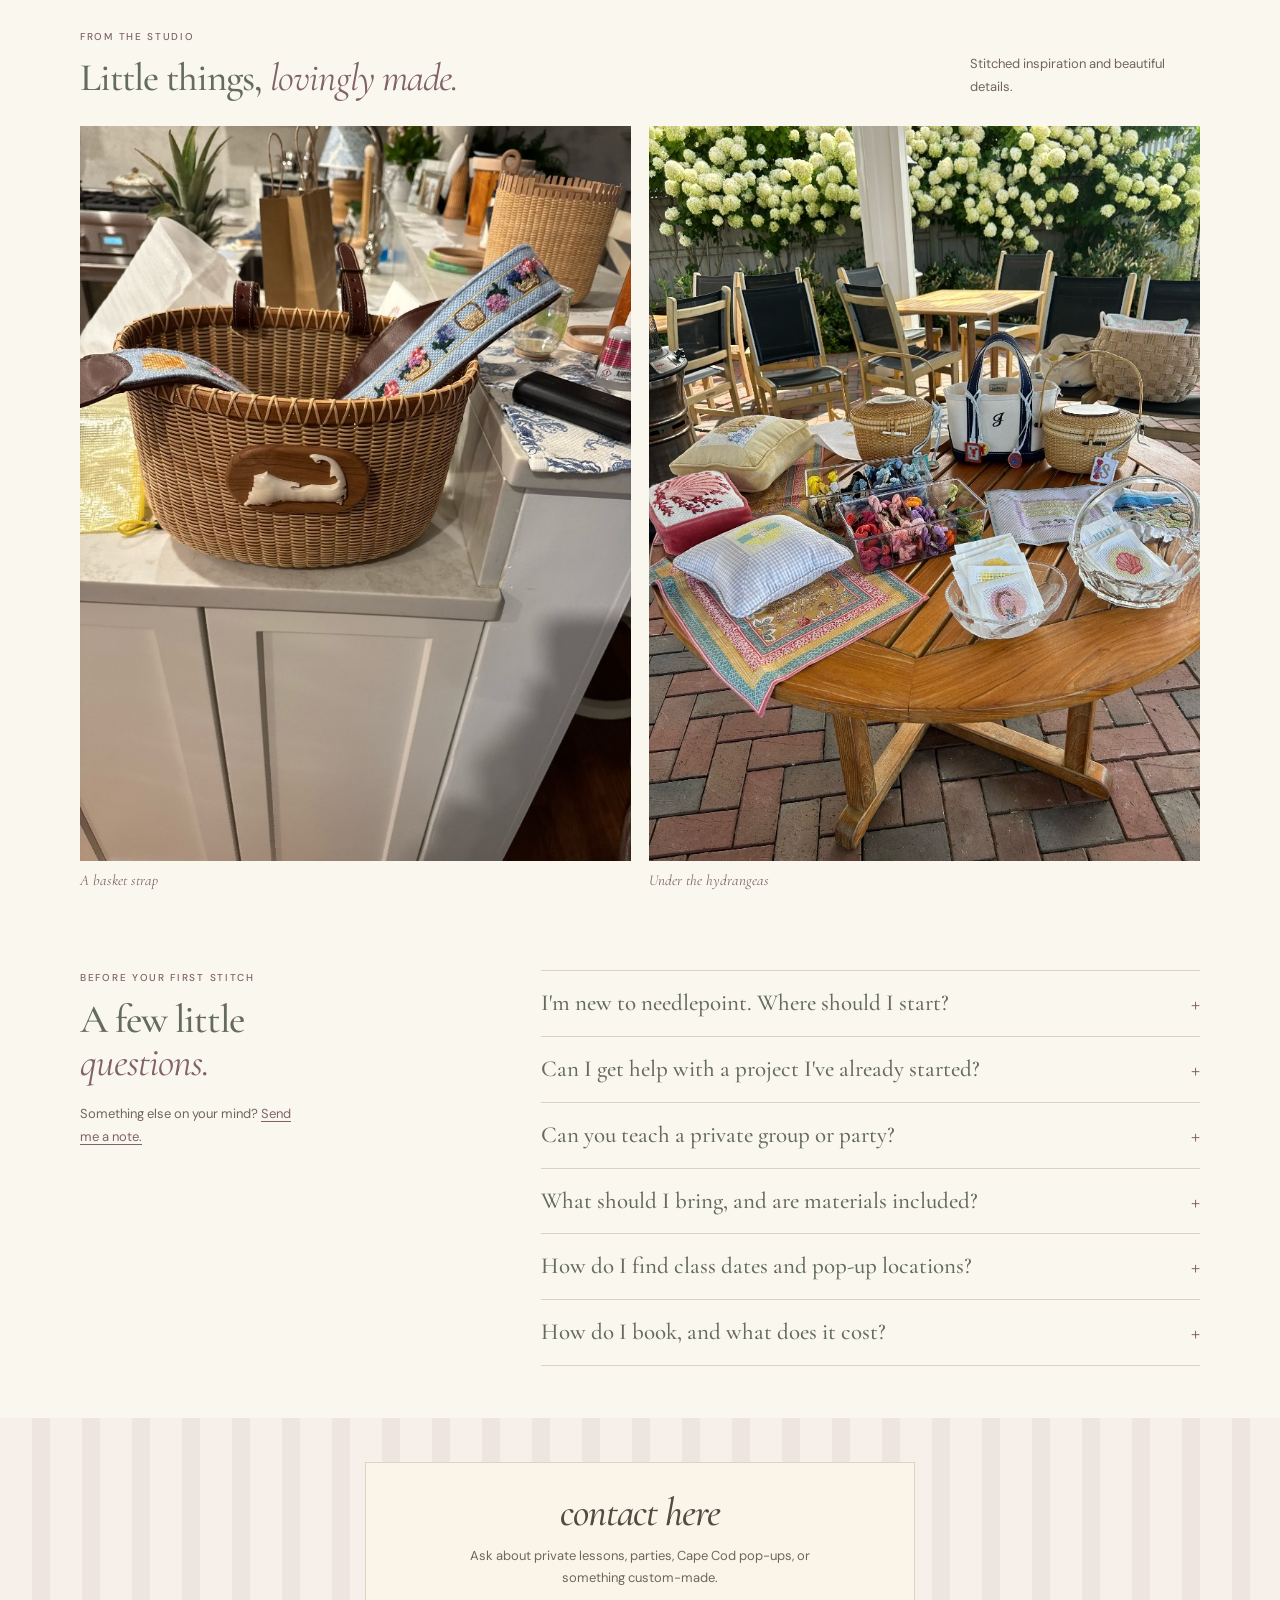
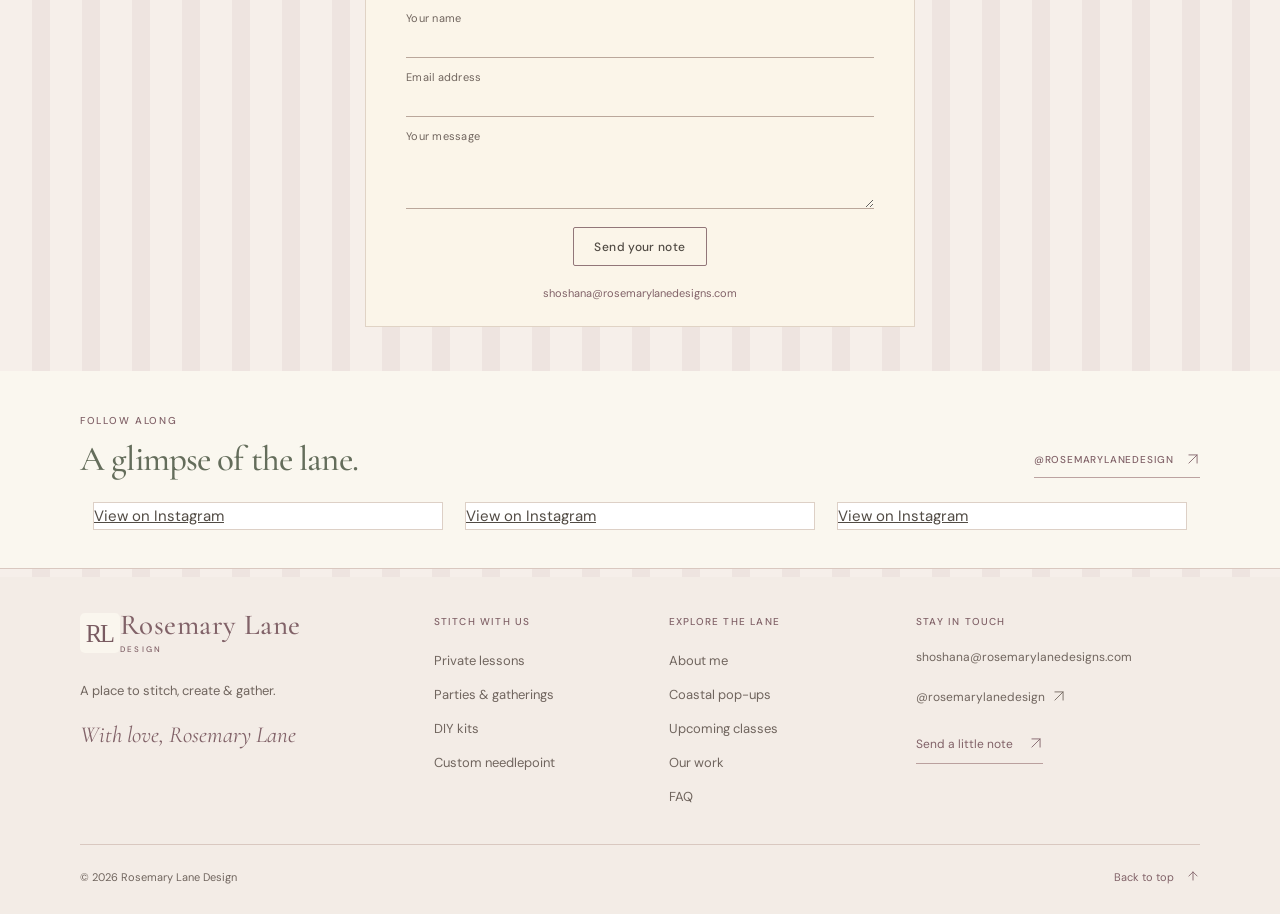
==== commit 738d8a46: "Refine calendar with datebook styling and compact mobile event cards" ====
--- a/index.html
+++ b/index.html
@@ -14,7 +14,7 @@
 <link href="https://fonts.googleapis.com/css2?family=Cormorant+Garamond:ital,wght@0,400;0,500;0,600;1,400;1,500&family=DM+Sans:wght@400;500;600&display=swap" rel="stylesheet">
 <link rel="stylesheet" href="assets/atelier-refinement.css?v=arrow-icons-1">
 <link rel="stylesheet" href="assets/mobile-media.css?v=4">
-<link rel="stylesheet" href="assets/calendar.css?v=1">
+<link rel="stylesheet" href="assets/calendar.css?v=3">
 </head>
 <body>
 <a class="skip" href="#main">Skip to content</a>
@@ -250,7 +250,7 @@
  </div>
 </footer>
 <script src="assets/mobile-media.js?v=3"></script>
-<script src="assets/calendar.js?v=2" defer></script>
+<script src="assets/calendar.js?v=3" defer></script>
 <script>
 const menu=document.getElementById('menu'),links=document.getElementById('navlinks'),header=document.getElementById('site-header');
 const closeMenu=(restoreFocus=false)=>{links.classList.remove('open');menu.setAttribute('aria-expanded','false');menu.setAttribute('aria-label','Open navigation');menu.textContent='Menu';if(restoreFocus)menu.focus()};
--- a/assets/calendar.css
+++ b/assets/calendar.css
@@ -1,61 +1,82 @@
-/* Public events, dressed in the site's existing stationery palette. */
-.rl-calendar{margin:28px 0 30px;padding:28px 0 0;border-top:1px solid var(--line);color:var(--ink)}
+/* A small datebook in Rosemary Lane's ivory, rose and sage. */
+.rl-calendar{margin:34px 0 36px;padding:30px 0 0;border-top:1px solid var(--line);color:var(--ink)}
 .rl-calendar [hidden]{display:none!important}
-.rl-calendar__intro{display:flex;justify-content:space-between;align-items:end;gap:24px;margin-bottom:25px}
-.rl-calendar__intro h3{font-size:clamp(32px,3.4vw,40px);margin-top:6px;line-height:1.1}
-.rl-calendar__intro p{font-size:12px;color:var(--muted);margin-top:9px}
-.rl-calendar__links{display:flex;gap:18px;flex-wrap:wrap;align-items:center}
-.rl-calendar__links a{font-size:11px;color:var(--rose);text-underline-offset:5px}
-.rl-calendar__toolbar{display:flex;flex-wrap:wrap;align-items:center;justify-content:space-between;gap:12px;padding:16px 20px;border:1px solid var(--line);background:#f4eee7}
-.rl-calendar__toolbar h4{margin:0;color:var(--sage);font:500 28px/1.1 "Cormorant Garamond",Georgia,serif}
-.rl-calendar__nav{flex-shrink:0;display:flex;align-items:center;gap:6px}
-.rl-calendar__nav button,.rl-calendar__reset{border:1px solid transparent;background:transparent;color:var(--rose);min-width:42px;min-height:42px;border-radius:2px;padding:6px 10px;font-size:12px}
-.rl-calendar__nav .rl-calendar__arrow{font-size:23px;line-height:1}
-.rl-calendar__nav button:hover,.rl-calendar__reset:hover{background:#eaded6;border-color:#cbb9ae}
-.rl-calendar__nav button:disabled{opacity:.3;cursor:default;background:transparent;border-color:transparent}
-.rl-calendar__body{display:grid;grid-template-columns:minmax(0,1.45fr) minmax(270px,1fr);border:1px solid var(--line);border-top:0;background:#fffcf7}
-.rl-calendar__month{padding:18px;border-right:1px solid var(--line)}
+.rl-calendar__intro{display:flex;justify-content:space-between;align-items:end;gap:24px;margin-bottom:24px}
+.rl-calendar__intro h3{font-size:clamp(35px,3.6vw,43px);margin-top:7px;line-height:1.08}
+.rl-calendar__intro p{font-size:12px;color:var(--muted);margin-top:10px}
+.rl-calendar__links{display:flex;gap:8px;flex-wrap:wrap;align-items:center}
+.rl-calendar__links a{display:inline-flex;align-items:center;gap:7px;min-height:36px;padding:7px 11px;border:1px solid #ded2ca;border-radius:3px;font-size:10px;color:var(--rose);text-decoration:none;background:#fffaf4;transition:background .15s}
+.rl-calendar__links a:hover{background:#eee1da}
+.rl-calendar [data-calendar="content"]{position:relative;border:1px solid #ddd0c5;border-radius:5px;background:#fffcf7;box-shadow:0 5px 22px #66554808;overflow:hidden}
+.rl-calendar [data-calendar="content"]:before{content:"";display:block;height:5px;background:repeating-linear-gradient(90deg,#e5d1ce 0 12px,#f1e5dd 12px 24px)}
+.rl-calendar__toolbar{display:flex;flex-wrap:wrap;align-items:center;justify-content:space-between;gap:12px;padding:24px 28px;border-bottom:1px solid #e6dcd2}
+.rl-calendar__toolbar h4{margin:0;color:var(--sage);font:500 35px/1.1 "Cormorant Garamond",Georgia,serif;letter-spacing:-.025em}
+.rl-calendar__nav{flex-shrink:0;display:flex;align-items:center;gap:7px}
+.rl-calendar__nav button,.rl-calendar__reset{display:inline-flex;align-items:center;justify-content:center;border:1px solid #e0d3c9;background:transparent;color:var(--rose);min-width:38px;min-height:38px;border-radius:50%;padding:6px;font-size:11px;transition:background .15s,color .15s}
+.rl-calendar__nav [data-calendar="today"]{border:0;border-radius:3px;padding-inline:10px}
+.rl-calendar__nav button:hover,.rl-calendar__reset:hover{background:#efe1db}
+.rl-calendar__nav button:disabled{opacity:.3;cursor:default;background:transparent}
+.rl-calendar__body{display:grid;grid-template-columns:minmax(0,1.12fr) minmax(300px,1fr)}
+.rl-calendar__month{padding:22px 26px 25px;min-width:0}
 .rl-calendar__weekdays,.rl-calendar__days{display:grid;grid-template-columns:repeat(7,minmax(0,1fr))}
-.rl-calendar__weekdays{margin-bottom:8px}
-.rl-calendar__weekdays abbr{text-align:center;text-decoration:none;color:var(--muted);font-size:10px;letter-spacing:.08em;padding:8px 0}
-.rl-calendar__day{position:relative;display:flex;align-items:center;justify-content:center;min-height:54px;border:1px solid transparent;border-radius:2px;font-size:12px;background:transparent;color:var(--ink);padding:6px}
-button.rl-calendar__day{color:var(--rose);font-weight:600;background:#f4e7e2;margin:3px;min-height:48px}
-button.rl-calendar__day:after{content:"";position:absolute;width:4px;height:4px;border-radius:50%;background:currentColor;bottom:6px;left:calc(50% - 2px)}
-button.rl-calendar__day:hover,button.rl-calendar__day[aria-pressed="true"]{background:var(--rose);color:#fffdf7}
-.rl-calendar__day[aria-current="date"]{outline:1px solid var(--sage);outline-offset:-5px}
-.rl-calendar__legend{display:flex;gap:8px;align-items:center;margin:15px 0 0;font-size:10px;color:var(--muted)}
-.rl-calendar__legend:before{content:"";width:7px;height:7px;display:inline-block;background:var(--rose);border-radius:50%}
-.rl-calendar__agenda{padding:22px;min-width:0;max-height:445px;overflow:auto;scrollbar-width:thin;scrollbar-color:#cbb9ae transparent}
-.rl-calendar__agenda-head{display:flex;align-items:center;justify-content:space-between;gap:8px;margin-bottom:16px}
-.rl-calendar__agenda h4{margin:0;font:500 10px/1.5 "DM Sans",sans-serif;letter-spacing:.13em;text-transform:uppercase;color:var(--rose)}
-.rl-calendar__reset{font-size:10px;min-height:32px;padding:3px 7px;white-space:nowrap}
-.rl-calendar__events{list-style:none;padding:0;margin:0}
-.rl-calendar__event{padding:15px 0;border-top:1px solid var(--line)}
-.rl-calendar__event:first-child{padding-top:0;border-top:0}
-.rl-calendar__event-date{font-size:10px;letter-spacing:.06em;color:var(--rose);text-transform:uppercase}
-.rl-calendar__event h5{margin:6px 0;color:var(--sage);font:500 26px/1.12 "Cormorant Garamond",Georgia,serif;overflow-wrap:anywhere}
-.rl-calendar__event-time,.rl-calendar__location{font-size:12px;line-height:1.7;color:var(--muted);overflow-wrap:anywhere}
-.rl-calendar__location{display:block;text-decoration-thickness:1px;text-underline-offset:3px;margin-top:4px}
-.rl-calendar__event details{font-size:12px;margin-top:9px}
+.rl-calendar__weekdays{margin-bottom:10px;border-bottom:1px solid #eee6de;padding-bottom:9px}
+.rl-calendar__weekdays abbr{text-align:center;text-decoration:none;color:#84776c;font-size:10px;letter-spacing:.09em;padding:6px 0}
+.rl-calendar__day{position:relative;display:flex;align-items:center;justify-content:center;justify-self:center;min-width:0;width:42px;height:42px;margin:5px 0;border:1px solid transparent;border-radius:50%;font-size:12px;background:transparent;color:var(--ink);padding:0}
+button.rl-calendar__day{color:var(--rose);font-weight:600;background:#f1e3de;border-color:#ead6cf}
+button.rl-calendar__day:after{content:"";position:absolute;width:3px;height:3px;border-radius:50%;background:currentColor;bottom:5px;left:calc(50% - 1.5px)}
+button.rl-calendar__day:hover,button.rl-calendar__day[aria-pressed="true"]{background:var(--rose);border-color:var(--rose);color:#fffdf7}
+.rl-calendar__day[aria-current="date"]{box-shadow:inset 0 0 0 1px var(--sage)}
+.rl-calendar__legend{display:flex;gap:8px;align-items:center;justify-content:center;margin:18px 0 0;font-size:10px;color:var(--muted);text-align:center}
+.rl-calendar__legend:before{content:"";width:5px;height:5px;flex-shrink:0;display:inline-block;background:var(--rose);border-radius:50%}
+.rl-calendar__agenda{padding:26px 24px;min-width:0;max-height:455px;overflow:auto;border-left:1px solid #e6dcd2;background:#f7f1eb;scrollbar-width:thin;scrollbar-color:#cbb9ae transparent}
+.rl-calendar__agenda-head{display:flex;align-items:center;justify-content:space-between;gap:8px;margin-bottom:19px}
+.rl-calendar__agenda h4{margin:0;font:500 9px/1.5 "DM Sans",sans-serif;letter-spacing:.15em;text-transform:uppercase;color:var(--rose)}
+.rl-calendar__reset{font-size:10px;min-height:30px;padding:4px 8px;white-space:nowrap;border-radius:3px}
+.rl-calendar__events{list-style:none;padding:0;margin:0;display:grid;gap:12px}
+.rl-calendar__event{display:grid;grid-template-columns:45px minmax(0,1fr);align-items:start;gap:15px;padding:18px 15px;background:#fffcf8;border:1px solid #e6dbd1;border-radius:3px}
+.rl-calendar__badge{text-align:center;border-top:2px solid #b78f91;padding-top:8px;color:var(--rose)}
+.rl-calendar__badge span{display:block;font-size:8px;letter-spacing:.13em;text-transform:uppercase;line-height:1.4}
+.rl-calendar__badge strong{display:block;font:500 31px/1.1 "Cormorant Garamond",Georgia,serif;margin-top:2px}
+.rl-calendar__event-copy{min-width:0}
+.rl-calendar__event-date{font-size:9px;letter-spacing:.04em;color:var(--muted);line-height:1.5}
+.rl-calendar__event h5{margin:6px 0 8px;color:var(--sage);font:500 23px/1.15 "Cormorant Garamond",Georgia,serif;overflow-wrap:anywhere}
+.rl-calendar__event-time{font-size:11px;line-height:1.7;color:var(--rose)}
+.rl-calendar__location{display:block;font-size:10px;line-height:1.65;color:var(--muted);overflow-wrap:anywhere;text-decoration:none;margin-top:7px}
+.rl-calendar__location:hover{text-decoration:underline;text-underline-offset:3px}
+.rl-calendar__event details{font-size:11px;margin-top:10px}
 .rl-calendar__event summary{color:var(--rose);cursor:pointer;text-underline-offset:3px}
 .rl-calendar__description{white-space:pre-wrap;overflow-wrap:anywhere;margin-top:8px!important;line-height:1.7}
-.rl-calendar__save{display:inline-block;margin-top:10px;font-size:10px;color:var(--rose);text-underline-offset:4px}
-.rl-calendar__empty{padding:28px 0;color:var(--muted);font-size:13px;line-height:1.8}
-.rl-calendar__empty strong{display:block;color:var(--sage);font:500 27px/1.2 "Cormorant Garamond",Georgia,serif;margin-bottom:10px}
-.rl-calendar__note{font-size:10px;color:var(--muted);margin-top:10px;line-height:1.7}
+.rl-calendar__save{display:inline-flex;align-items:center;gap:5px;min-height:32px;margin-top:8px;font-size:10px;color:var(--rose);text-decoration:none;border-bottom:1px solid #d9c4bc}
+.rl-calendar__save:hover{border-bottom-color:var(--rose)}
+.rl-calendar__save .arrow-icon{width:12px;height:12px}
+.rl-calendar__empty{padding:30px 5px;color:var(--muted);font-size:12px;line-height:1.8}
+.rl-calendar__empty strong{display:block;color:var(--sage);font:500 29px/1.2 "Cormorant Garamond",Georgia,serif;margin-bottom:10px}
+.rl-calendar__note{font-size:9px;color:var(--muted);padding:13px 24px;border-top:1px solid #e6dcd2;line-height:1.7;text-align:center;background:#fffcf7}
 .rl-calendar__status{font-size:12px;color:var(--muted);padding:14px 0}
 .rl-calendar__fallback{width:100%;height:500px;border:1px solid var(--line);background:var(--paper)}
 @media(max-width:900px){
- .rl-calendar__intro{display:block}.rl-calendar__links{margin-top:16px}
- .rl-calendar__body{grid-template-columns:minmax(0,1.1fr) minmax(240px,1fr)}
- .rl-calendar__month{padding:12px}.rl-calendar__agenda{padding:18px}.rl-calendar__day{min-height:48px}button.rl-calendar__day{min-height:42px;margin:2px}
+ .rl-calendar__intro{display:block}.rl-calendar__links{margin-top:18px}
+ .rl-calendar__body{grid-template-columns:minmax(0,1fr) minmax(260px,1fr)}
+ .rl-calendar__month{padding:18px 12px}.rl-calendar__agenda{padding:22px 16px}
+ .rl-calendar__day{width:34px;height:38px;margin-block:4px}
+ .rl-calendar__event{grid-template-columns:36px minmax(0,1fr);gap:11px;padding:15px 12px}
+ .rl-calendar__event h5{font-size:22px}
 }
 @media(max-width:620px){
- .rl-calendar{padding-top:22px;margin-top:24px;margin-bottom:26px}
- .rl-calendar__intro{margin-bottom:20px}.rl-calendar__intro h3{font-size:34px}
- .rl-calendar__toolbar{padding:11px 12px}.rl-calendar__toolbar h4{font-size:26px}
- .rl-calendar__nav{gap:0}.rl-calendar__nav button{padding:4px 7px;min-width:38px}
- .rl-calendar__body{display:block}.rl-calendar__month{display:none}.rl-calendar__agenda{max-height:none;overflow:visible;padding:20px 16px}
- .rl-calendar__event{padding:20px 0}.rl-calendar__event h5{font-size:28px}
- .rl-calendar__links{gap:16px}.rl-calendar__fallback{height:480px}
+ .rl-calendar{padding-top:26px;margin-top:28px;margin-bottom:30px}
+ .rl-calendar__intro{margin-bottom:22px}.rl-calendar__intro h3{font-size:37px}
+ .rl-calendar__intro p{font-size:11px;line-height:1.7}
+ .rl-calendar__toolbar{padding:19px 17px;gap:14px}
+ .rl-calendar__toolbar h4{font-size:30px;flex:1 0 100%}
+ .rl-calendar__nav{width:100%;justify-content:space-between;gap:8px}
+ .rl-calendar__nav button{min-width:40px;min-height:40px}
+ .rl-calendar__body{display:block}.rl-calendar__month{display:none}
+ .rl-calendar__agenda{max-height:none;overflow:visible;padding:21px 14px;border-left:0}
+ .rl-calendar__agenda-head{margin-bottom:15px}
+ .rl-calendar__events{gap:11px}.rl-calendar__event{grid-template-columns:35px minmax(0,1fr);gap:12px;padding:17px 12px}
+ .rl-calendar__event h5{font-size:23px;line-height:1.17}.rl-calendar__badge strong{font-size:29px}
+ .rl-calendar__note{padding:12px 16px;font-size:9px}.rl-calendar__links{gap:7px}
+ .rl-calendar__links a{font-size:10px;padding:7px 10px;min-height:38px}
+ .rl-calendar__fallback{height:480px}
 }
+@media(prefers-reduced-motion:reduce){.rl-calendar *{transition:none!important}}
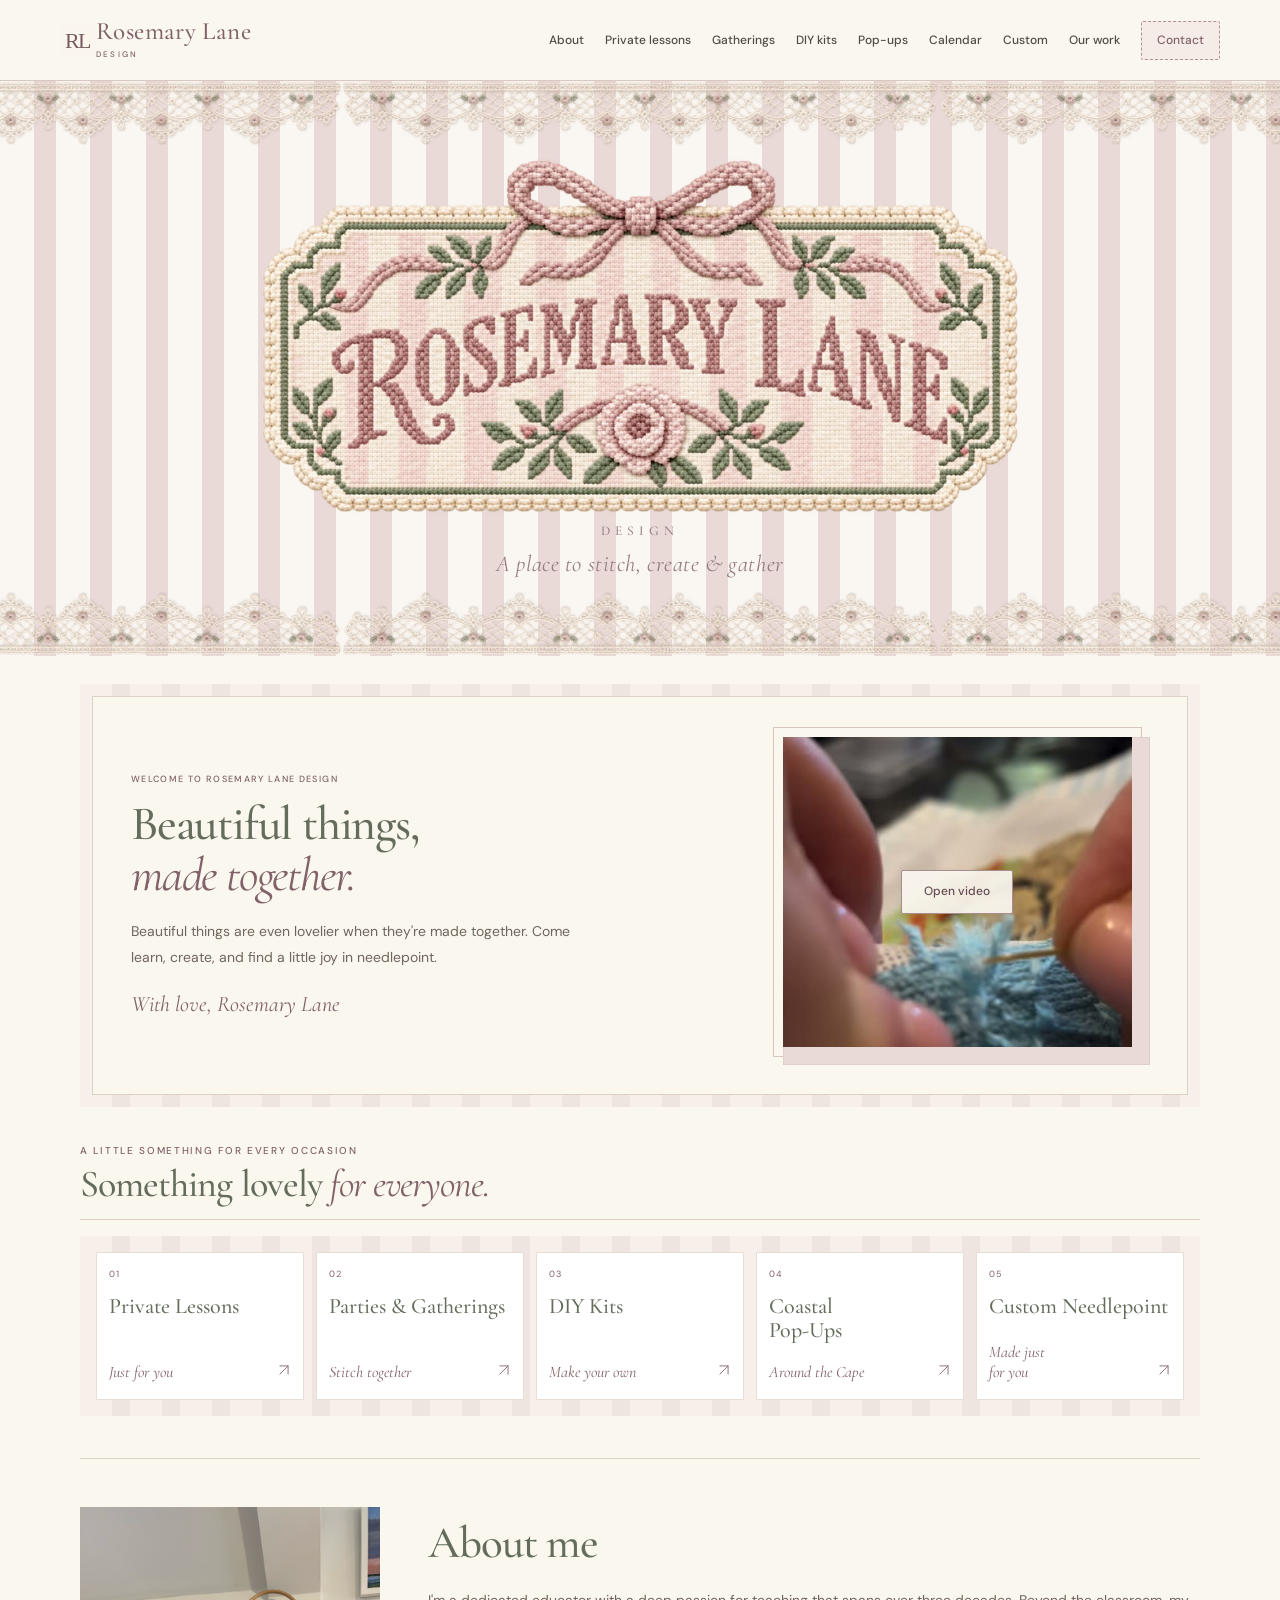
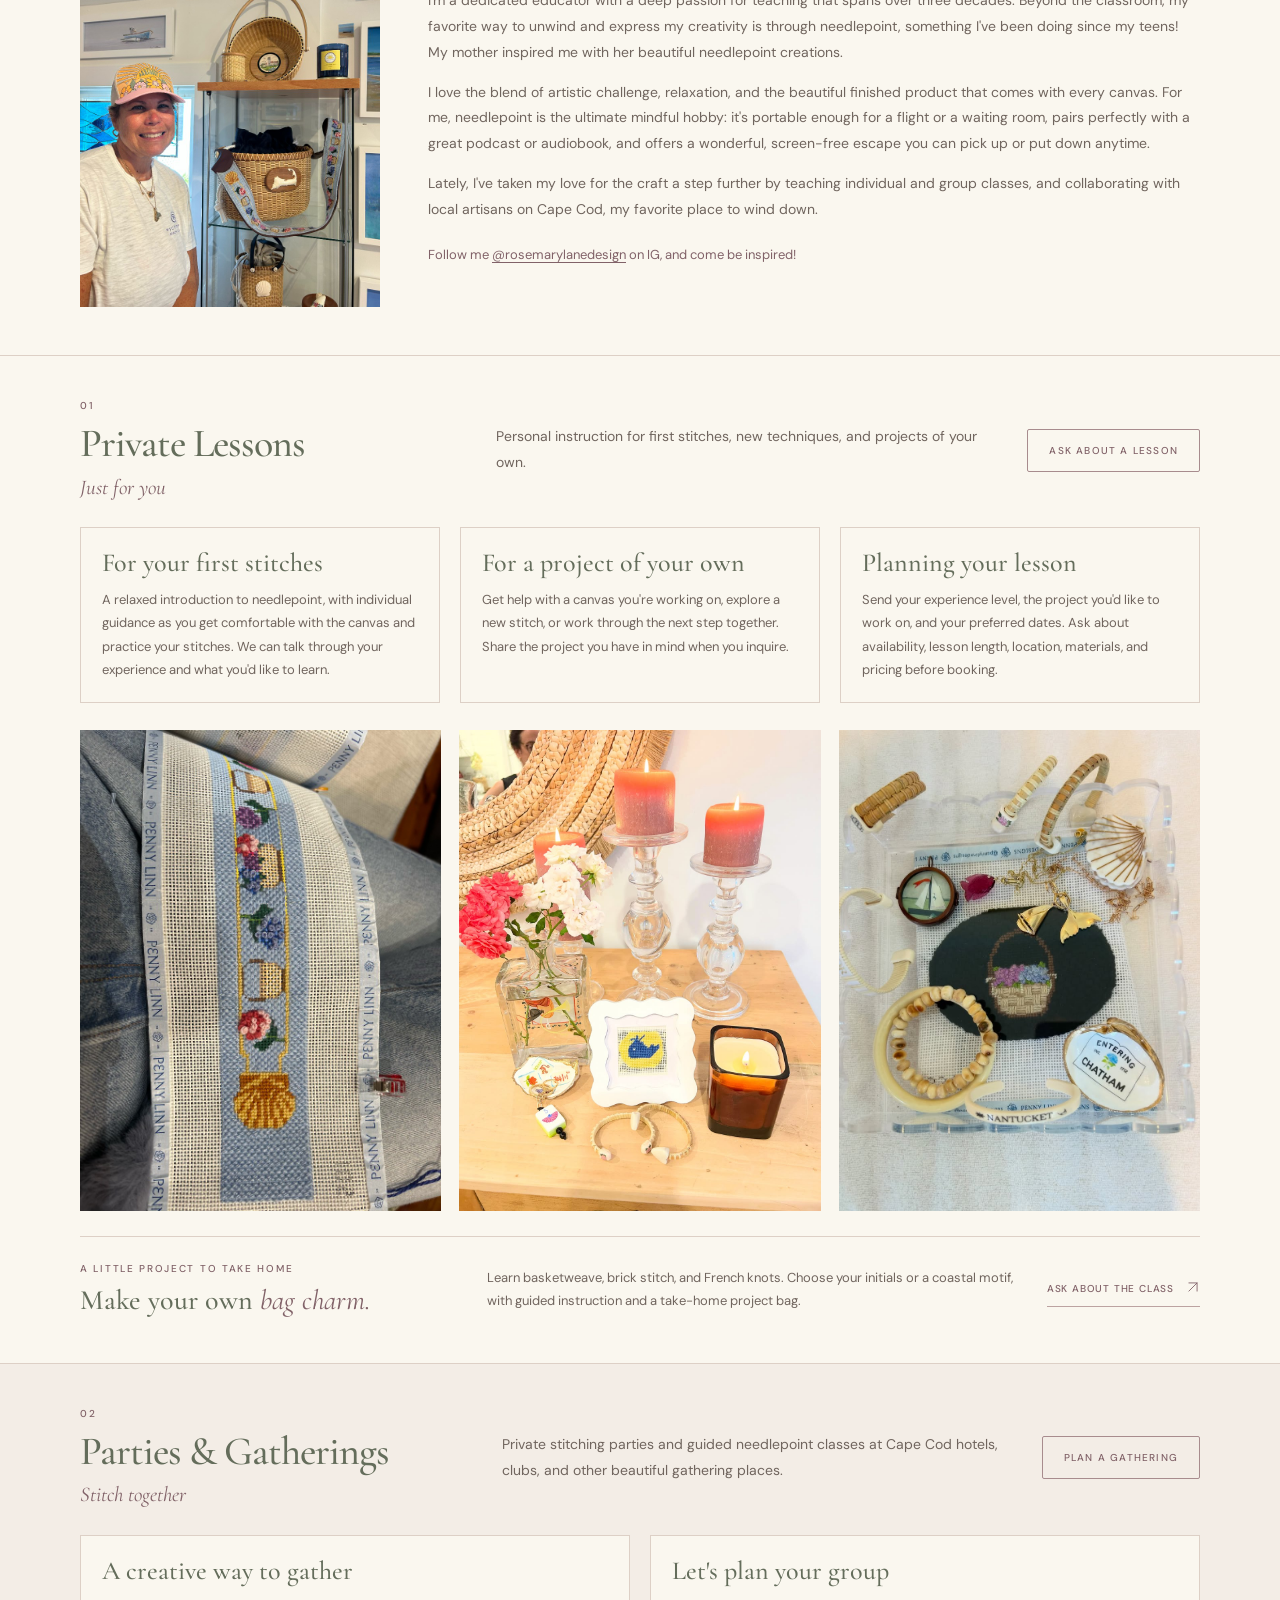
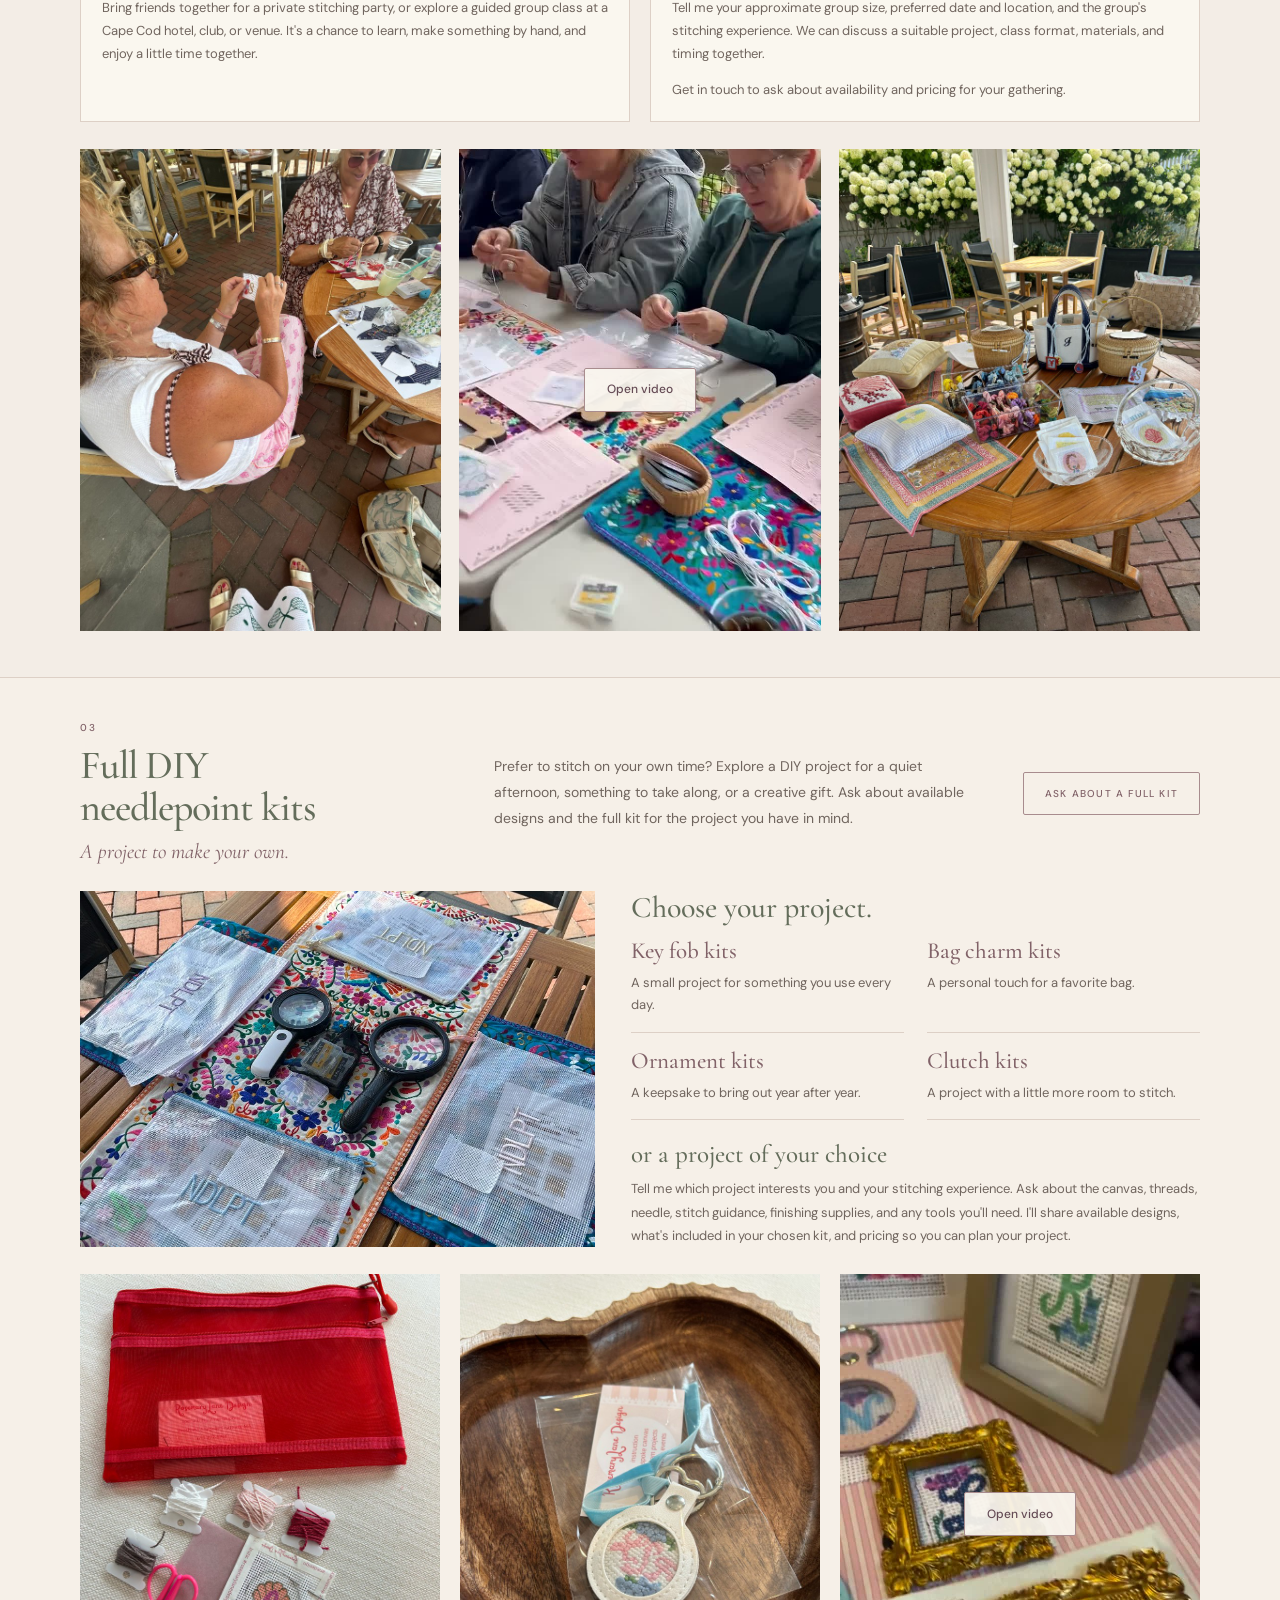
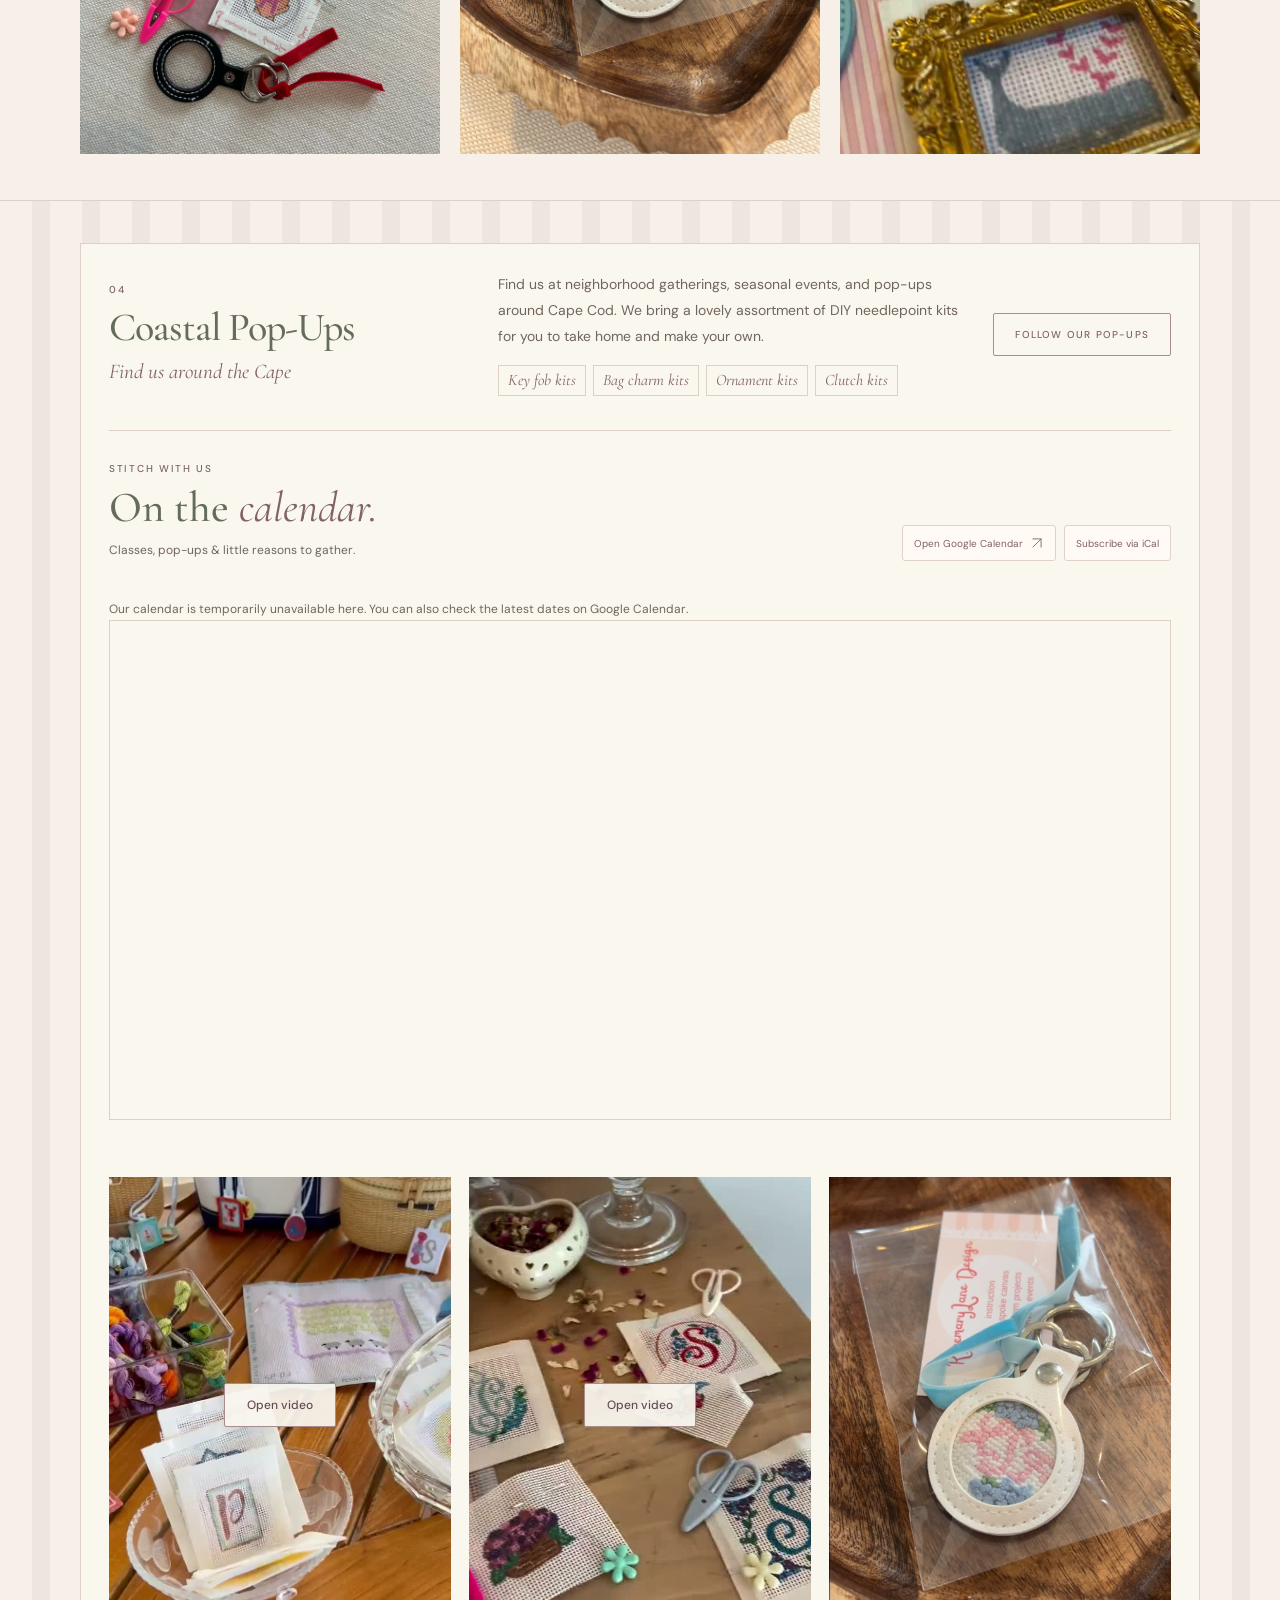
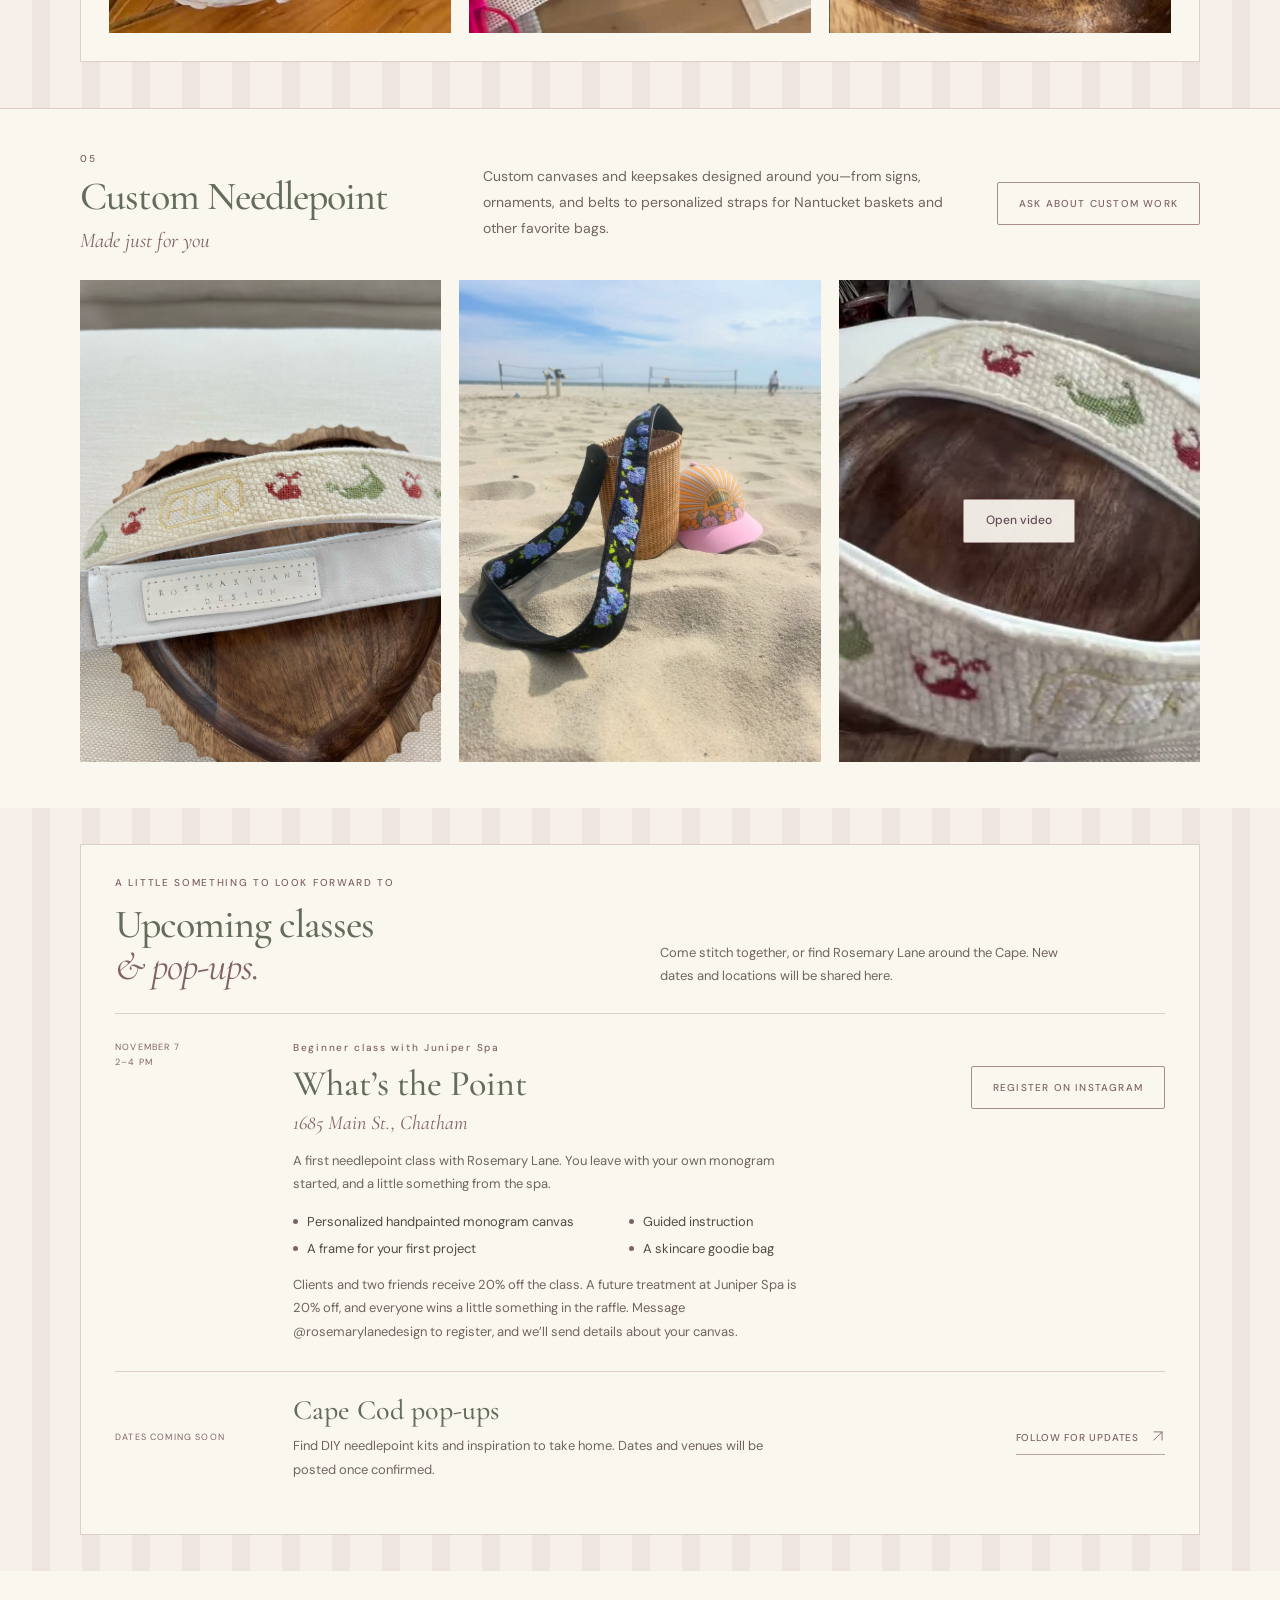
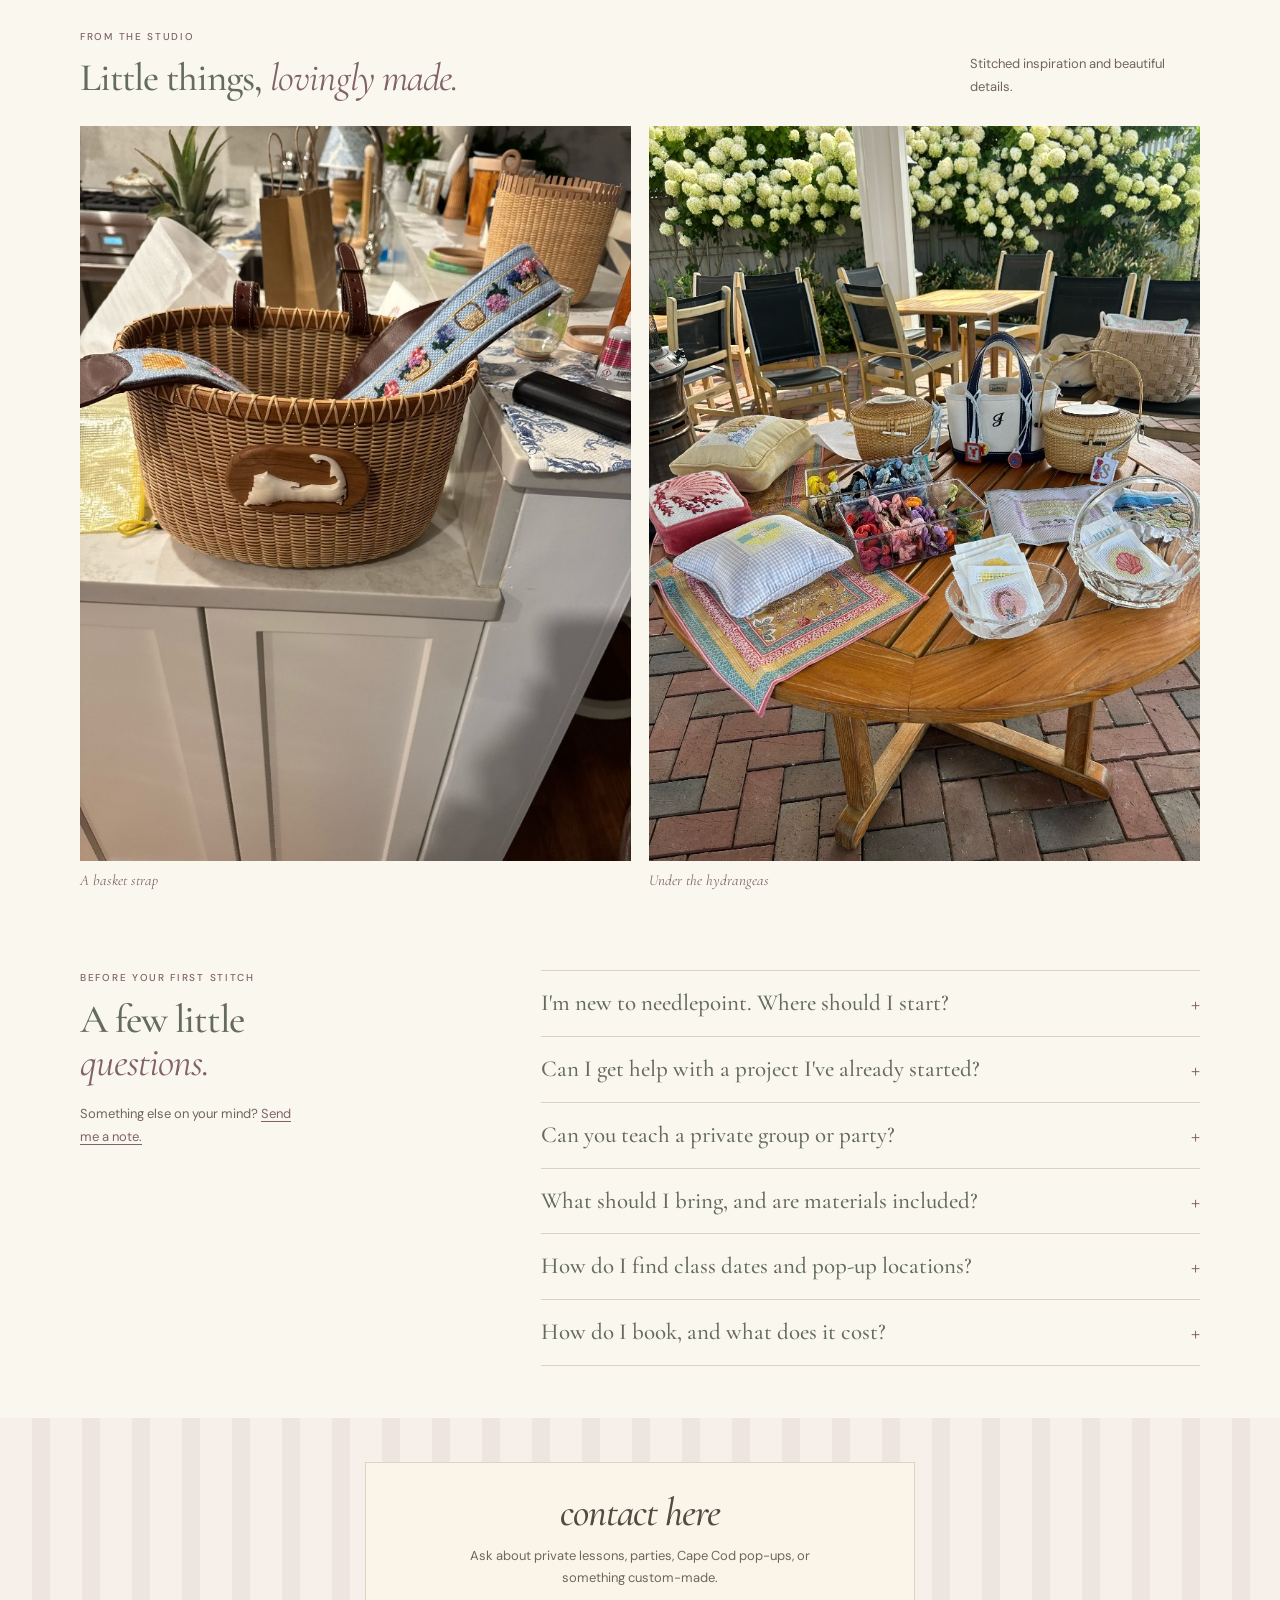
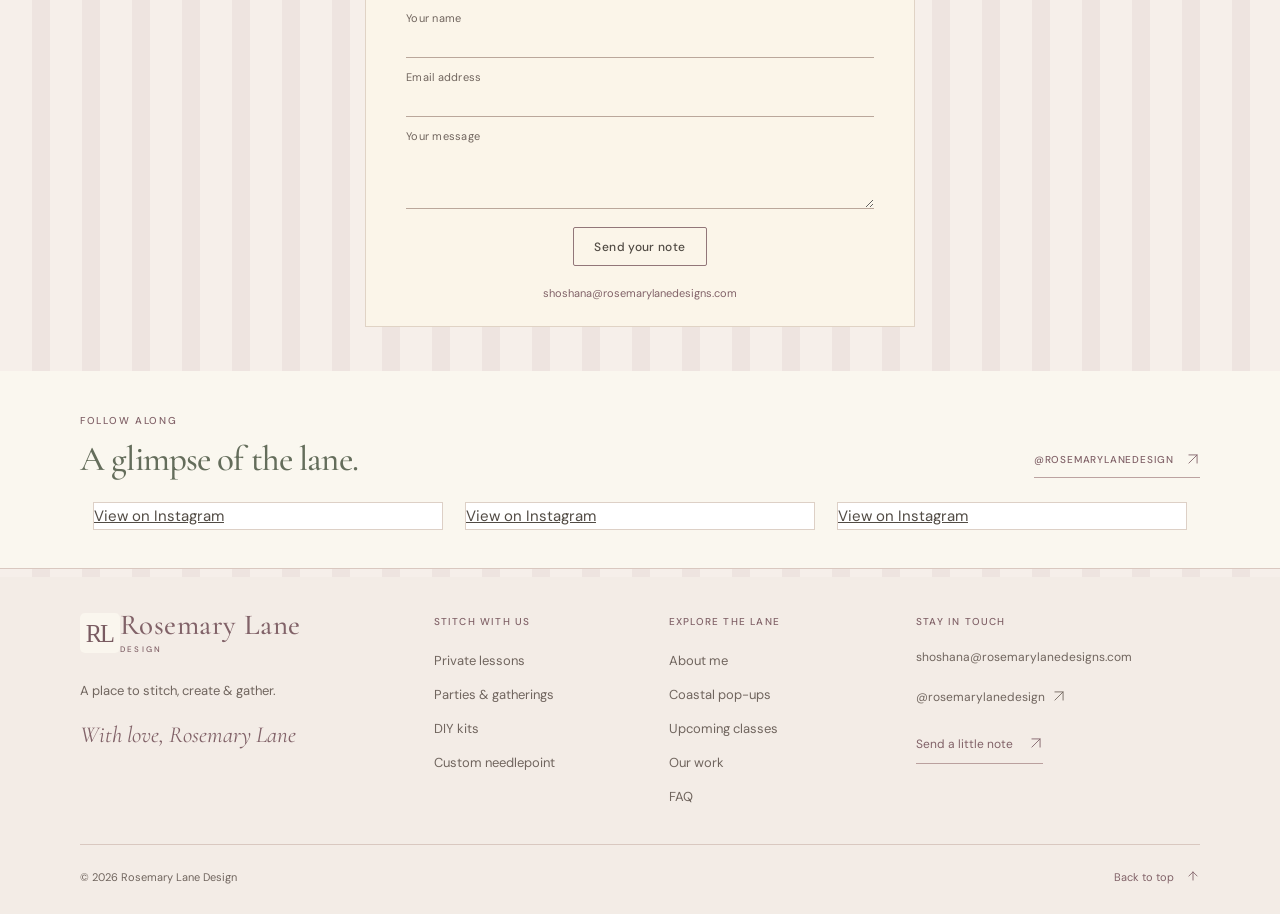
==== commit fa31d648: "Align mobile calendar gutters and add top navigation shortcut" ====
--- a/index.html
+++ b/index.html
@@ -14,7 +14,7 @@
 <link href="https://fonts.googleapis.com/css2?family=Cormorant+Garamond:ital,wght@0,400;0,500;0,600;1,400;1,500&family=DM+Sans:wght@400;500;600&display=swap" rel="stylesheet">
 <link rel="stylesheet" href="assets/atelier-refinement.css?v=arrow-icons-1">
 <link rel="stylesheet" href="assets/mobile-media.css?v=4">
-<link rel="stylesheet" href="assets/calendar.css?v=3">
+<link rel="stylesheet" href="assets/calendar.css?v=5">
 </head>
 <body>
 <a class="skip" href="#main">Skip to content</a>
@@ -22,7 +22,7 @@
  <div class="header-inner">
   <a class="brand" href="#top" aria-label="Rosemary Lane Design home"><img src="assets/rosemary-rl.svg" width="40" height="40" alt=""><span>Rosemary Lane<small>DESIGN</small></span></a>
   <button class="menu" id="menu" type="button" aria-label="Open navigation" aria-controls="navlinks" aria-expanded="false">Menu</button>
-  <nav class="nav-links" id="navlinks" aria-label="Main navigation"><a href="#about">About</a><a href="#lessons">Private lessons</a><a href="#gatherings">Gatherings</a><a href="#kits">DIY kits</a><a href="#popups">Pop-ups</a><a href="#custom">Custom</a><a href="#gallery">Our work</a><a class="nav-contact" href="#contact">Contact</a></nav>
+  <nav class="nav-links" id="navlinks" aria-label="Main navigation"><a href="#about">About</a><a href="#lessons">Private lessons</a><a href="#gatherings">Gatherings</a><a href="#kits">DIY kits</a><a href="#popups">Pop-ups</a><a href="#popup-calendar">Calendar</a><a href="#custom">Custom</a><a href="#gallery">Our work</a><a class="nav-contact" href="#contact">Contact</a></nav>
  </div>
 </header>
 <main id="main">
@@ -250,7 +250,7 @@
  </div>
 </footer>
 <script src="assets/mobile-media.js?v=3"></script>
-<script src="assets/calendar.js?v=3" defer></script>
+<script src="assets/calendar.js?v=4" defer></script>
 <script>
 const menu=document.getElementById('menu'),links=document.getElementById('navlinks'),header=document.getElementById('site-header');
 const closeMenu=(restoreFocus=false)=>{links.classList.remove('open');menu.setAttribute('aria-expanded','false');menu.setAttribute('aria-label','Open navigation');menu.textContent='Menu';if(restoreFocus)menu.focus()};
--- a/assets/calendar.css
+++ b/assets/calendar.css
@@ -62,21 +62,41 @@
  .rl-calendar__event{grid-template-columns:36px minmax(0,1fr);gap:11px;padding:15px 12px}
  .rl-calendar__event h5{font-size:22px}
 }
+/* One quiet disclosure keeps secondary event information within reach. */
+.rl-calendar__event-details summary{display:flex;align-items:center;gap:7px;min-height:44px;list-style:none;font-size:11px}
+.rl-calendar__event-details summary::-webkit-details-marker{display:none}
+.rl-calendar__event-details summary .arrow-icon{width:12px;height:12px;transform:rotate(45deg)}
+.rl-calendar__event-details[open] summary .arrow-icon{transform:rotate(-45deg)}
 @media(max-width:620px){
+ /* Use the same 20px page gutter as the header and other sections. */
+ .offering-popups .offering-shell{width:100%;max-width:none;padding-inline:20px;border-inline:0}
+
  .rl-calendar{padding-top:26px;margin-top:28px;margin-bottom:30px}
- .rl-calendar__intro{margin-bottom:22px}.rl-calendar__intro h3{font-size:37px}
- .rl-calendar__intro p{font-size:11px;line-height:1.7}
- .rl-calendar__toolbar{padding:19px 17px;gap:14px}
- .rl-calendar__toolbar h4{font-size:30px;flex:1 0 100%}
- .rl-calendar__nav{width:100%;justify-content:space-between;gap:8px}
- .rl-calendar__nav button{min-width:40px;min-height:40px}
+ .rl-calendar__intro{margin-bottom:22px}.rl-calendar__intro h3{font-size:34px}
+ .rl-calendar__intro p{font-size:12px;line-height:1.7;max-width:26ch}
+ .rl-calendar__links{gap:18px;margin-top:12px}
+ .rl-calendar__links a{padding:0;min-height:44px;border:0;border-radius:0;background:transparent;font-size:11px}
+ .rl-calendar [data-calendar="content"]{border:0;border-radius:0;box-shadow:none;background:transparent;overflow:visible}
+ .rl-calendar [data-calendar="content"]:before{display:none}
+ .rl-calendar__toolbar{padding:16px 0;gap:8px;border-top:1px solid #e6dcd2}
+ .rl-calendar__toolbar h4{font-size:26px;flex:1 1 140px}
+ .rl-calendar__nav{gap:0;flex:0 0 auto}
+ .rl-calendar__nav button{min-width:44px;min-height:44px;border:0;padding:8px}
+ .rl-calendar__nav [data-calendar="today"]{padding-inline:4px;font-size:10px}
  .rl-calendar__body{display:block}.rl-calendar__month{display:none}
- .rl-calendar__agenda{max-height:none;overflow:visible;padding:21px 14px;border-left:0}
- .rl-calendar__agenda-head{margin-bottom:15px}
- .rl-calendar__events{gap:11px}.rl-calendar__event{grid-template-columns:35px minmax(0,1fr);gap:12px;padding:17px 12px}
- .rl-calendar__event h5{font-size:23px;line-height:1.17}.rl-calendar__badge strong{font-size:29px}
- .rl-calendar__note{padding:12px 16px;font-size:9px}.rl-calendar__links{gap:7px}
- .rl-calendar__links a{font-size:10px;padding:7px 10px;min-height:38px}
+ .rl-calendar__agenda{max-height:none;overflow:visible;padding:0;border:0;background:transparent}
+ .rl-calendar__agenda-head{margin:18px 0 0}
+ .rl-calendar__events{gap:0}
+ .rl-calendar__event{grid-template-columns:34px minmax(0,1fr);gap:16px;padding:24px 0 18px;border:0;border-bottom:1px solid #e6dcd2;border-radius:0;background:transparent}
+ .rl-calendar__event:last-child{border-bottom:0}
+ .rl-calendar__badge{border:0;padding-top:1px}
+ .rl-calendar__badge strong{font-size:30px}
+ .rl-calendar__event h5{font-size:23px;line-height:1.22;margin:6px 0 10px}
+ .rl-calendar__event-time{font-size:12px;line-height:1.6}
+ .rl-calendar__event details{margin-top:4px}
+ .rl-calendar__location,.rl-calendar__description{font-size:12px;line-height:1.7}
+ .rl-calendar__save{min-height:44px;font-size:11px}
+ .rl-calendar__note{padding:16px 0;font-size:10px;text-align:left;background:transparent}
  .rl-calendar__fallback{height:480px}
 }
 @media(prefers-reduced-motion:reduce){.rl-calendar *{transition:none!important}}
